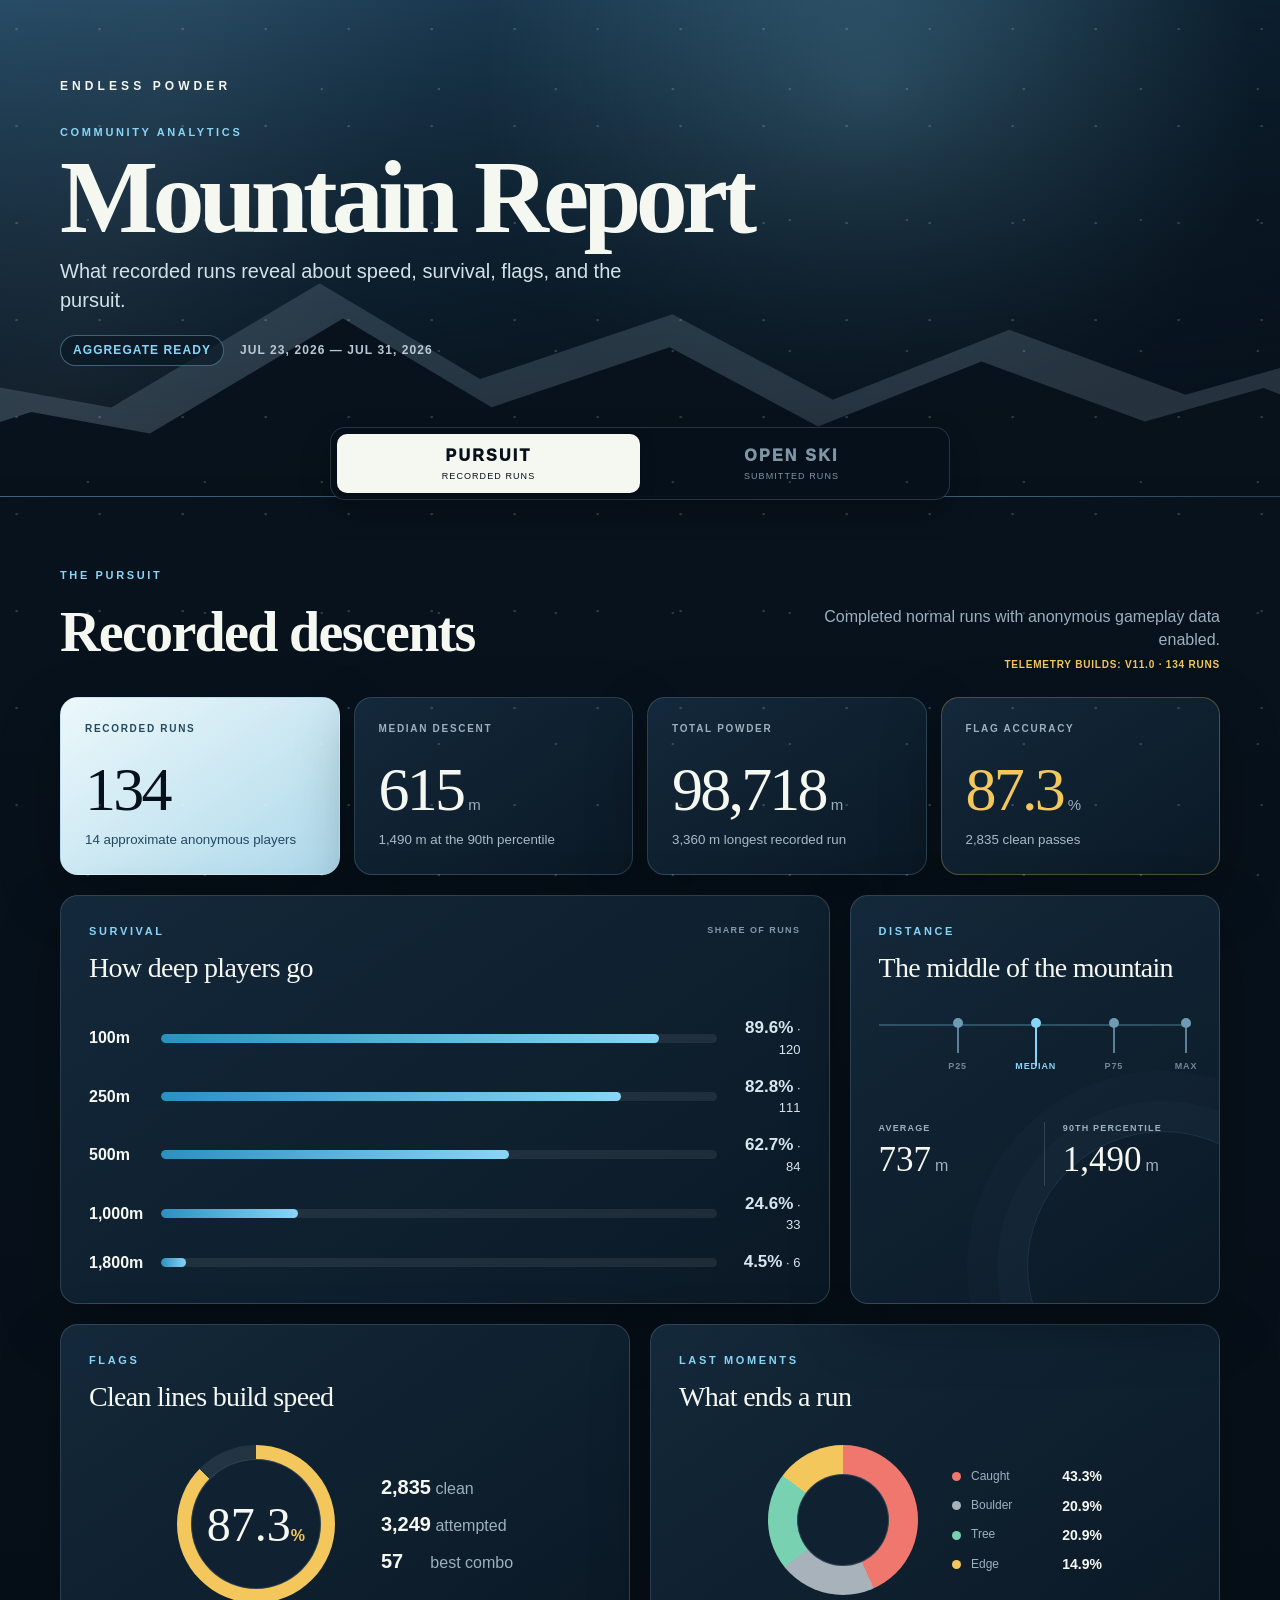
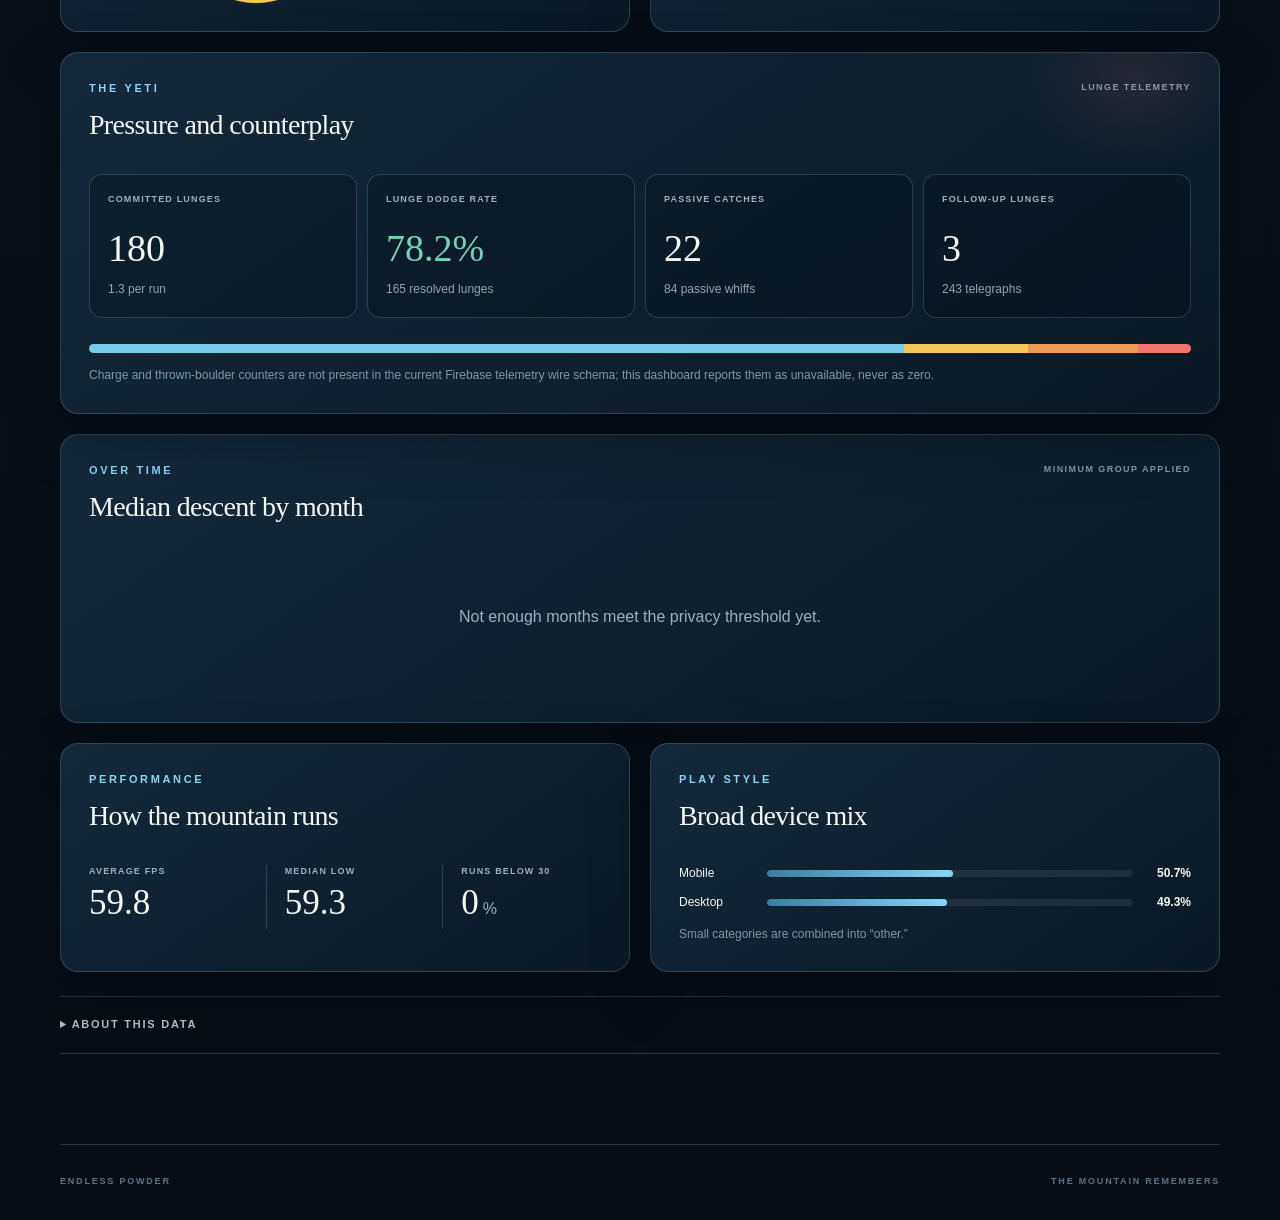
==== analytics/index.html @ bac37247 "Add files via upload" ====
<!doctype html>
<html lang="en">
<head>
  <meta charset="utf-8">
  <meta name="viewport" content="width=device-width,initial-scale=1,viewport-fit=cover">
  <meta name="theme-color" content="#07111b">
  <title>Endless Powder · Mountain Report</title>
  <link rel="icon" href="data:,">
  <link rel="stylesheet" href="./styles.css">
</head>
<body>
  <div class="snow-grain" aria-hidden="true"></div>
  <header class="hero">
    <div class="ridge ridge-back" aria-hidden="true"></div>
    <div class="ridge ridge-front" aria-hidden="true"></div>
    <div class="hero-inner">
      <p class="brand">ENDLESS POWDER</p>
      <p class="eyebrow">COMMUNITY ANALYTICS</p>
      <h1>Mountain Report</h1>
      <p class="hero-copy">What recorded runs reveal about speed, survival, flags, and the pursuit.</p>
      <div class="hero-meta">
        <span class="status-pill" id="dataStatus">LOADING DATA</span>
        <span id="sourceWindow">—</span>
      </div>
    </div>
  </header>

  <main>
    <section class="state-panel" id="loadingState" aria-live="polite">
      <span class="loader" aria-hidden="true"></span>
      <h2>Reading the mountain</h2>
      <p>Loading the privacy-safe community summary.</p>
    </section>

    <section class="state-panel" id="emptyState" hidden>
      <p class="state-mark">◇</p>
      <h2>Awaiting the first export</h2>
      <p>The dashboard is ready, but its public summary has not been generated from a private Firebase backup yet.</p>
      <code>node tools/build-community-summary.mjs --input firebase-export.json</code>
      <p class="state-small">Raw Firebase data stays private. Only the generated aggregate belongs on the public site.</p>
    </section>

    <section class="state-panel error" id="errorState" hidden>
      <p class="state-mark">!</p>
      <h2>Report unavailable</h2>
      <p id="errorMessage">The summary could not be loaded.</p>
      <button class="retry-button" id="retryLoad" type="button">TRY AGAIN</button>
    </section>

    <div id="dashboard" hidden>
      <nav class="view-switch" aria-label="Analytics mode">
        <button class="view-button active" type="button" data-view-button="pursuit" aria-pressed="true">
          <span>PURSUIT</span>
          <small>RECORDED RUNS</small>
        </button>
        <button class="view-button" type="button" data-view-button="open-ski" aria-pressed="false">
          <span>OPEN SKI</span>
          <small>SUBMITTED RUNS</small>
        </button>
      </nav>

      <section data-view-panel="pursuit">
        <div class="section-heading">
          <div>
            <p class="eyebrow">THE PURSUIT</p>
            <h2>Recorded descents</h2>
          </div>
          <p>Completed normal runs with anonymous gameplay data enabled.<span class="coverage-line" id="pursuitBuildCoverage"></span></p>
        </div>

        <div class="metric-grid metric-grid-primary">
          <article class="metric-card feature">
            <p>RECORDED RUNS</p>
            <strong id="runsRecorded">—</strong>
            <small id="playersRecorded">— anonymous players</small>
          </article>
          <article class="metric-card">
            <p>MEDIAN DESCENT</p>
            <strong><span id="medianDistance">—</span><em>m</em></strong>
            <small id="p90Distance">— at the 90th percentile</small>
          </article>
          <article class="metric-card">
            <p>TOTAL POWDER</p>
            <strong><span id="totalDistance">—</span><em>m</em></strong>
            <small id="longestDistance">— longest recorded run</small>
          </article>
          <article class="metric-card gold">
            <p>FLAG ACCURACY</p>
            <strong><span id="flagAccuracy">—</span><em>%</em></strong>
            <small id="flagCount">— clean passes</small>
          </article>
        </div>

        <div class="report-grid two-one">
          <article class="report-card survival-card">
            <header>
              <div><p class="eyebrow">SURVIVAL</p><h3>How deep players go</h3></div>
              <span class="card-note">SHARE OF RUNS</span>
            </header>
            <div class="bar-stack" id="survivalBars"></div>
          </article>

          <article class="report-card distance-card">
            <header><div><p class="eyebrow">DISTANCE</p><h3>The middle of the mountain</h3></div></header>
            <div class="quartile-mark">
              <span style="--x:25%"><i>P25</i></span>
              <span class="median" style="--x:50%"><i>MEDIAN</i></span>
              <span style="--x:75%"><i>P75</i></span>
              <span class="peak" style="--x:100%"><i>MAX</i></span>
            </div>
            <div class="stat-pair">
              <div><small>AVERAGE</small><strong id="averageDistance">—</strong><em>m</em></div>
              <div><small>90TH PERCENTILE</small><strong id="distanceP90">—</strong><em>m</em></div>
            </div>
          </article>
        </div>

        <div class="report-grid equal">
          <article class="report-card flag-card">
            <header><div><p class="eyebrow">FLAGS</p><h3>Clean lines build speed</h3></div></header>
            <div class="gauge-row">
              <div class="ring-gauge" id="flagGauge" role="img" aria-label="Flag accuracy">
                <div><strong id="flagGaugeValue">—</strong><span>%</span></div>
              </div>
              <div class="gauge-copy">
                <p><strong id="cleanFlags">—</strong> clean</p>
                <p><strong id="attemptedFlags">—</strong> attempted</p>
                <p><strong id="bestCombo">—</strong> best combo</p>
              </div>
            </div>
          </article>

          <article class="report-card death-card">
            <header><div><p class="eyebrow">LAST MOMENTS</p><h3>What ends a run</h3></div></header>
            <div class="death-layout">
              <div class="death-donut" id="deathDonut" role="img" aria-label="Death cause distribution"><span></span></div>
              <div class="death-legend" id="deathLegend"></div>
            </div>
          </article>
        </div>

        <article class="report-card yeti-card">
          <header>
            <div><p class="eyebrow">THE YETI</p><h3>Pressure and counterplay</h3></div>
            <span class="card-note" id="attackCoverage">LUNGE TELEMETRY</span>
          </header>
          <div class="yeti-grid">
            <div class="yeti-stat"><small>COMMITTED LUNGES</small><strong id="committedLunges">—</strong><span id="lungesPerRun">— per run</span></div>
            <div class="yeti-stat accent"><small>LUNGE DODGE RATE</small><strong><span id="lungeDodgeRate">—</span>%</strong><span id="lungeOutcomes">— resolved attacks</span></div>
            <div class="yeti-stat"><small>PASSIVE CATCHES</small><strong id="passiveCatches">—</strong><span id="passiveWhiffs">— passive whiffs</span></div>
            <div class="yeti-stat"><small>FOLLOW-UP LUNGES</small><strong id="followUpLunges">—</strong><span id="telegraphCount">— telegraphs</span></div>
          </div>
          <div class="threat-band" id="threatBand" aria-label="Time in each Yeti threat state"></div>
          <p class="availability-note" id="attackAvailabilityNote"></p>
        </article>

        <article class="report-card trend-card">
          <header>
            <div><p class="eyebrow">OVER TIME</p><h3>Median descent by month</h3></div>
            <span class="card-note">MINIMUM GROUP APPLIED</span>
          </header>
          <canvas id="trendChart" width="960" height="300" role="img" aria-label="Median descent by month"></canvas>
          <div class="trend-legend" id="trendLegend"></div>
          <p class="empty-chart" id="trendEmpty" hidden>Not enough months meet the privacy threshold yet.</p>
        </article>

        <div class="report-grid equal">
          <article class="report-card performance-card">
            <header><div><p class="eyebrow">PERFORMANCE</p><h3>How the mountain runs</h3></div></header>
            <div class="stat-pair triple">
              <div><small>AVERAGE FPS</small><strong id="averageFps">—</strong></div>
              <div><small>MEDIAN LOW</small><strong id="minimumFps">—</strong></div>
              <div><small>RUNS BELOW 30</small><strong id="lowFpsRate">—</strong><em>%</em></div>
            </div>
          </article>

          <article class="report-card device-card">
            <header><div><p class="eyebrow">PLAY STYLE</p><h3>Broad device mix</h3></div></header>
            <div class="mini-bars" id="deviceBreakdown"></div>
            <p class="availability-note">Small categories are combined into “other.”</p>
          </article>
        </div>
      </section>

      <section data-view-panel="open-ski" hidden>
        <div class="section-heading open-heading">
          <div>
            <p class="eyebrow">OPEN SKI</p>
            <h2>No Yeti. Same mountain.</h2>
          </div>
          <p>These figures cover submitted Open Ski leaderboard runs, not every Open Ski attempt.</p>
        </div>

        <div class="open-hero-card">
          <div class="open-mark" aria-hidden="true">↘</div>
          <div><small>SUBMITTED OPEN SKI RUNS</small><strong id="openSubmittedRuns">—</strong><span id="openSubmitters">— anonymous submitters</span></div>
          <div><small>LONGEST DESCENT</small><strong><span id="openLongest">—</span> m</strong><span id="openMedian">— m median</span></div>
          <div><small>TOP SCORE</small><strong id="openTopScore">—</strong><span id="openFlagAccuracy">—% flag accuracy</span></div>
        </div>

        <div class="report-grid equal">
          <article class="report-card comparison-card">
            <header><div><p class="eyebrow">SUBMITTED RUNS</p><h3>Pursuit vs. Open Ski</h3></div></header>
            <div id="modeComparison"></div>
            <p class="availability-note">Leaderboard submissions are self-selected and should not be compared to all recorded Pursuit telemetry as if coverage were equal.</p>
          </article>

          <article class="report-card death-card">
            <header><div><p class="eyebrow">ENVIRONMENT</p><h3>How Open Ski runs end</h3></div></header>
            <div class="death-layout">
              <div class="death-donut" id="openDeathDonut" role="img" aria-label="Open Ski death cause distribution"><span></span></div>
              <div class="death-legend" id="openDeathLegend"></div>
            </div>
          </article>
        </div>

        <article class="report-card telemetry-boundary">
          <div class="boundary-icon" aria-hidden="true">○</div>
          <div>
            <p class="eyebrow">DATA BOUNDARY</p>
            <h3>Open Ski does not enter Pursuit telemetry</h3>
            <p>It has its own leaderboard and contributes no Yeti, pursuit-pressure, or all-run telemetry records. That keeps the Pursuit dataset clean.</p>
          </div>
        </article>
      </section>

      <section class="methodology">
        <details>
          <summary>ABOUT THIS DATA</summary>
          <div>
            <p id="coverageCopy"></p>
            <ul id="privacyNotes"></ul>
            <p>Raw Firebase records are processed outside this page. The public dashboard receives aggregates only.</p>
          </div>
        </details>
      </section>
    </div>
  </main>

  <footer>
    <span>ENDLESS POWDER</span>
    <span>THE MOUNTAIN REMEMBERS</span>
  </footer>

  <script src="./app.js" defer></script>
</body>
</html>
---- analytics/styles.css ----
:root{
  color-scheme:dark;
  --ink:#07111b;
  --ink-soft:#0c1a28;
  --panel:#102131;
  --panel-2:#142a3c;
  --line:rgba(190,223,244,.18);
  --snow:#f5f7f1;
  --muted:#9db0be;
  --blue:#88d5f7;
  --blue-deep:#2b90c0;
  --gold:#f4c75d;
  --red:#ef776e;
  --green:#78d2b1;
  --radius:18px;
  --shadow:0 22px 60px rgba(0,0,0,.28);
}
*{box-sizing:border-box}
html{background:var(--ink);scroll-behavior:smooth}
body{margin:0;min-width:320px;background:
  radial-gradient(circle at 50% -10%,rgba(74,138,174,.18),transparent 42rem),
  linear-gradient(180deg,#08141f 0,#07111b 58rem,#060d14 100%);
  color:var(--snow);font-family:Inter,-apple-system,BlinkMacSystemFont,"Segoe UI",sans-serif;line-height:1.45}
button{font:inherit}
.snow-grain{position:fixed;inset:0;pointer-events:none;z-index:20;opacity:.16;background-image:
  radial-gradient(circle at 20% 30%,#fff 0 1px,transparent 1.5px),
  radial-gradient(circle at 75% 68%,#fff 0 1px,transparent 1.5px);
  background-size:83px 97px,117px 131px;mix-blend-mode:screen}
.hero{position:relative;min-height:430px;overflow:hidden;border-bottom:1px solid var(--line);background:
  linear-gradient(180deg,rgba(7,17,27,.04),rgba(7,17,27,.96)),
  radial-gradient(circle at 68% 18%,rgba(136,213,247,.28),transparent 24rem),
  linear-gradient(145deg,#244b66,#0d2232 58%,#07111b)}
.hero::before{content:"";position:absolute;inset:0;background:linear-gradient(110deg,transparent 12%,rgba(255,255,255,.04) 40%,transparent 58%);transform:translateX(-30%)}
.ridge{position:absolute;left:-8%;right:-8%;bottom:-2px;height:240px;clip-path:polygon(0 82%,9% 64%,17% 73%,30% 25%,40% 62%,52% 37%,62% 70%,73% 43%,84% 68%,92% 54%,100% 73%,100% 100%,0 100%)}
.ridge-back{background:#b6d1df;opacity:.17;transform:translateY(-30px) scale(1.08)}
.ridge-front{background:#07111b;opacity:.96}
.hero-inner{position:relative;z-index:2;width:min(1160px,calc(100% - 40px));margin:0 auto;padding:78px 0 130px}
.brand{margin:0 0 30px;color:var(--snow);font-weight:900;letter-spacing:.34em;font-size:12px}
.eyebrow{margin:0 0 8px;color:var(--blue);font-size:11px;font-weight:900;letter-spacing:.24em}
h1,h2,h3,p{margin-top:0}
h1{max-width:750px;margin-bottom:12px;font-family:Georgia,"Times New Roman",serif;font-size:clamp(54px,10vw,104px);font-weight:600;letter-spacing:-.055em;line-height:.92;text-wrap:balance}
.hero-copy{max-width:600px;color:#d3e1e9;font-size:clamp(16px,2vw,20px)}
.hero-meta{display:flex;align-items:center;gap:16px;flex-wrap:wrap;color:#b9c9d3;font-size:12px;font-weight:750;letter-spacing:.09em;text-transform:uppercase}
.status-pill{display:inline-flex;align-items:center;min-height:30px;padding:6px 12px;border:1px solid rgba(136,213,247,.38);border-radius:99px;background:rgba(10,25,37,.7);color:var(--blue)}
.status-pill.demo{border-color:rgba(244,199,93,.5);color:var(--gold)}
main{position:relative;z-index:3;width:min(1160px,calc(100% - 40px));margin:-70px auto 0;padding-bottom:90px}
.state-panel{max-width:720px;margin:70px auto;padding:52px 30px;text-align:center;border:1px solid var(--line);border-radius:var(--radius);background:rgba(12,26,40,.94);box-shadow:var(--shadow)}
.state-panel h2{font-family:Georgia,serif;font-size:32px;margin-bottom:10px}
.state-panel p{color:var(--muted)}
.state-panel code{display:block;margin:24px auto;padding:14px 16px;max-width:620px;overflow:auto;border:1px solid var(--line);border-radius:10px;background:#07111b;color:var(--gold);text-align:left}
.state-small{font-size:13px}.state-mark{font-size:42px!important;color:var(--blue)!important;margin-bottom:4px}.state-panel.error .state-mark{color:var(--red)!important}
.loader{display:block;width:34px;height:34px;margin:0 auto 20px;border:3px solid rgba(136,213,247,.18);border-top-color:var(--blue);border-radius:50%;animation:spin .8s linear infinite}@keyframes spin{to{transform:rotate(360deg)}}
.retry-button{border:1px solid var(--blue);border-radius:10px;background:var(--blue);color:var(--ink);font-weight:900;letter-spacing:.12em;padding:13px 24px;cursor:pointer}
.view-switch{position:sticky;top:max(10px,env(safe-area-inset-top));z-index:10;display:grid;grid-template-columns:1fr 1fr;max-width:620px;margin:0 auto 68px;padding:6px;border:1px solid var(--line);border-radius:15px;background:rgba(7,17,27,.88);box-shadow:0 12px 30px rgba(0,0,0,.24);backdrop-filter:blur(18px)}
.view-button{display:flex;flex-direction:column;align-items:center;gap:2px;min-height:58px;padding:10px 16px;border:0;border-radius:10px;background:transparent;color:#7f96a6;cursor:pointer}
.view-button span{font-weight:950;letter-spacing:.14em}.view-button small{font-size:9px;letter-spacing:.12em}.view-button.active{background:var(--snow);color:var(--ink);box-shadow:0 5px 16px rgba(0,0,0,.18)}
.section-heading{display:flex;align-items:end;justify-content:space-between;gap:30px;margin-bottom:24px}.section-heading h2{font-family:Georgia,serif;font-size:clamp(34px,5vw,56px);letter-spacing:-.03em;margin:0}.section-heading>p{max-width:440px;margin:0;color:var(--muted);text-align:right}.open-heading .eyebrow{color:var(--gold)}
.coverage-line{display:block;margin-top:7px;color:var(--gold);font-size:10px;font-weight:900;letter-spacing:.08em;text-transform:uppercase}
.metric-grid{display:grid;gap:14px}.metric-grid-primary{grid-template-columns:repeat(4,1fr);margin-bottom:20px}
.metric-card,.report-card{border:1px solid var(--line);border-radius:var(--radius);background:linear-gradient(145deg,rgba(20,42,60,.96),rgba(11,25,38,.98));box-shadow:var(--shadow)}
.metric-card{min-height:178px;padding:24px;display:flex;flex-direction:column}.metric-card p{margin:0 0 24px;color:var(--muted);font-size:10px;font-weight:900;letter-spacing:.17em}.metric-card strong{margin-top:auto;font-family:Georgia,serif;font-size:clamp(38px,5vw,62px);font-weight:500;letter-spacing:-.045em;line-height:.9}.metric-card strong em{margin-left:5px;color:var(--muted);font-family:Inter,sans-serif;font-size:15px;font-style:normal;letter-spacing:0}.metric-card small{display:block;margin-top:13px;color:#a9bbc6}.metric-card.feature{background:linear-gradient(145deg,#ecf8fb,#aed9eb);color:#07111b}.metric-card.feature p,.metric-card.feature small{color:#24485e}.metric-card.gold{border-color:rgba(244,199,93,.28)}.metric-card.gold strong{color:var(--gold)}
.report-grid{display:grid;gap:20px;margin-top:20px}.report-grid.two-one{grid-template-columns:1.35fr .65fr}.report-grid.equal{grid-template-columns:1fr 1fr}
.report-card{padding:28px}.report-card>header{display:flex;justify-content:space-between;align-items:start;gap:16px;margin-bottom:28px}.report-card h3{margin:0;font-family:Georgia,serif;font-size:28px;font-weight:500;letter-spacing:-.025em}.card-note{color:#8399a8;font-size:9px;font-weight:900;letter-spacing:.16em;text-align:right}
.bar-stack{display:grid;gap:15px}.bar-row{display:grid;grid-template-columns:60px 1fr 72px;align-items:center;gap:12px}.bar-row label{font-weight:850}.bar-track{height:9px;overflow:hidden;border-radius:99px;background:rgba(255,255,255,.075)}.bar-fill{height:100%;width:var(--width);border-radius:inherit;background:linear-gradient(90deg,var(--blue-deep),var(--blue));transform-origin:left;animation:grow .7s cubic-bezier(.2,.7,.2,1)}@keyframes grow{from{transform:scaleX(0)}}.bar-value{text-align:right;color:#d8e6ee;font-size:13px}.bar-value strong{font-size:17px}
.distance-card{position:relative;overflow:hidden}.distance-card::after{content:"";position:absolute;right:-80px;bottom:-100px;width:270px;height:270px;border:1px solid rgba(136,213,247,.12);border-radius:50%;box-shadow:0 0 0 30px rgba(136,213,247,.025),0 0 0 60px rgba(136,213,247,.018)}
.quartile-mark{position:relative;height:70px;margin:36px 0 28px;border-top:2px solid rgba(136,213,247,.25)}.quartile-mark span{position:absolute;left:var(--x);top:-8px;width:2px;height:35px;background:#5a8198}.quartile-mark span::before{content:"";position:absolute;left:-4px;top:0;width:10px;height:10px;border-radius:50%;background:#6e9bb3}.quartile-mark span i{position:absolute;top:42px;left:50%;transform:translateX(-50%);color:#6f8797;font-size:9px;font-style:normal;font-weight:900;letter-spacing:.1em}.quartile-mark .median{height:48px;background:var(--blue)}.quartile-mark .median::before{background:var(--blue)}.quartile-mark .median i{color:var(--blue)}.quartile-mark .peak{left:calc(100% - 6px)}
.stat-pair{display:grid;grid-template-columns:1fr 1fr;gap:18px}.stat-pair>div{position:relative}.stat-pair>div+div{padding-left:18px;border-left:1px solid var(--line)}.stat-pair small{display:block;color:var(--muted);font-size:9px;font-weight:900;letter-spacing:.13em}.stat-pair strong{font-family:Georgia,serif;font-size:35px;font-weight:500}.stat-pair em{margin-left:4px;color:var(--muted);font-style:normal}.stat-pair.triple{grid-template-columns:repeat(3,1fr)}
.gauge-row{display:flex;align-items:center;justify-content:center;gap:46px}.ring-gauge{--accuracy:0;display:grid;place-items:center;width:158px;aspect-ratio:1;border-radius:50%;background:conic-gradient(var(--gold) calc(var(--accuracy)*1%),rgba(255,255,255,.08) 0);position:relative}.ring-gauge::before{content:"";position:absolute;inset:14px;border-radius:50%;background:#102131;box-shadow:inset 0 0 0 1px var(--line)}.ring-gauge>div{position:relative;z-index:1}.ring-gauge strong{font-family:Georgia,serif;font-size:48px;font-weight:500}.ring-gauge span{color:var(--gold);font-weight:900}.gauge-copy p{margin:8px 0;color:var(--muted)}.gauge-copy strong{display:inline-block;min-width:45px;color:var(--snow);font-size:20px}
.death-layout{display:flex;align-items:center;justify-content:center;gap:34px}.death-donut{display:grid;place-items:center;width:150px;aspect-ratio:1;flex:0 0 auto;border-radius:50%;background:conic-gradient(rgba(255,255,255,.08) 0 100%)}.death-donut span{display:block;width:92px;aspect-ratio:1;border-radius:50%;background:#102131;box-shadow:inset 0 0 0 1px var(--line)}.death-legend{display:grid;gap:9px;min-width:150px}.legend-row{display:grid;grid-template-columns:10px 1fr auto;align-items:center;gap:9px;color:var(--muted);font-size:12px;text-transform:capitalize}.legend-dot{width:9px;height:9px;border-radius:50%;background:var(--color)}.legend-row strong{color:var(--snow);font-size:14px}
.yeti-card{margin-top:20px;position:relative;overflow:hidden}.yeti-card::after{content:"";position:absolute;right:-40px;top:-70px;width:250px;height:190px;background:radial-gradient(ellipse,rgba(239,119,110,.10),transparent 68%);pointer-events:none}.yeti-grid{display:grid;grid-template-columns:repeat(4,1fr);gap:10px}.yeti-stat{padding:18px;border:1px solid var(--line);border-radius:13px;background:rgba(4,12,19,.24)}.yeti-stat small{display:block;min-height:28px;color:var(--muted);font-size:9px;font-weight:900;letter-spacing:.13em}.yeti-stat strong{display:block;font-family:Georgia,serif;font-size:38px;font-weight:500}.yeti-stat>span{color:#8fa4b1;font-size:12px}.yeti-stat.accent strong{color:var(--green)}
.threat-band{display:flex;height:9px;margin-top:26px;overflow:hidden;border-radius:99px;background:rgba(255,255,255,.07)}.threat-band span{width:var(--width);background:var(--color)}.availability-note{margin:14px 0 0;color:#8096a5;font-size:12px}
.trend-card{margin-top:20px}.trend-card canvas{display:block;width:100%;height:270px;border-radius:12px;background:rgba(4,12,19,.22)}.trend-legend{display:flex;gap:20px;flex-wrap:wrap;margin-top:12px;color:var(--muted);font-size:11px}.trend-legend span::before{content:"";display:inline-block;width:15px;height:2px;margin-right:7px;vertical-align:middle;background:var(--color)}.empty-chart{padding:50px 0;text-align:center;color:var(--muted)}
.mini-bars{display:grid;gap:12px}.mini-row{display:grid;grid-template-columns:78px 1fr 48px;gap:10px;align-items:center;font-size:12px;text-transform:capitalize}.mini-row .bar-track{height:7px}.mini-row .bar-fill{background:linear-gradient(90deg,#3b7e9f,#87d6f7)}.mini-row strong{text-align:right}
.open-hero-card{display:grid;grid-template-columns:auto repeat(3,1fr);gap:24px;align-items:center;padding:36px;border:1px solid rgba(244,199,93,.26);border-radius:var(--radius);background:linear-gradient(130deg,rgba(244,199,93,.13),rgba(15,36,51,.95) 52%,rgba(10,23,35,.98));box-shadow:var(--shadow)}.open-mark{display:grid;place-items:center;width:80px;height:80px;border-radius:50%;background:var(--gold);color:#122333;font-size:40px;font-weight:900}.open-hero-card>div:not(.open-mark){display:flex;flex-direction:column}.open-hero-card small{color:#a9b7be;font-size:9px;font-weight:900;letter-spacing:.13em}.open-hero-card strong{font-family:Georgia,serif;font-size:39px;font-weight:500}.open-hero-card span{color:#91a4b0;font-size:12px}
.comparison-row{display:grid;grid-template-columns:100px 1fr 70px;gap:12px;align-items:center;margin:16px 0}.comparison-row label{font-weight:800}.comparison-row .bar-track{height:13px}.comparison-row.open .bar-fill{background:linear-gradient(90deg,#b2862e,var(--gold))}.comparison-row strong{text-align:right}.telemetry-boundary{display:flex;align-items:center;gap:24px;margin-top:20px;border-color:rgba(136,213,247,.25)}.boundary-icon{display:grid;place-items:center;width:60px;height:60px;flex:0 0 auto;border:1px solid var(--blue);border-radius:50%;color:var(--blue);font-size:28px}.telemetry-boundary h3{margin-bottom:8px}.telemetry-boundary p:last-child{margin:0;color:var(--muted)}
.methodology{margin-top:24px;border-top:1px solid var(--line);border-bottom:1px solid var(--line)}.methodology summary{padding:20px 0;cursor:pointer;color:#a9bdc9;font-size:11px;font-weight:900;letter-spacing:.16em}.methodology details>div{max-width:790px;padding-bottom:20px;color:var(--muted)}.methodology li{margin:6px 0}
footer{display:flex;justify-content:space-between;gap:20px;width:min(1160px,calc(100% - 40px));margin:0 auto;padding:30px 0 calc(32px + env(safe-area-inset-bottom));border-top:1px solid var(--line);color:#5e7484;font-size:9px;font-weight:900;letter-spacing:.2em}
[hidden]{display:none!important}
@media(max-width:900px){.metric-grid-primary{grid-template-columns:1fr 1fr}.report-grid.two-one,.report-grid.equal{grid-template-columns:1fr}.yeti-grid{grid-template-columns:1fr 1fr}.open-hero-card{grid-template-columns:auto 1fr 1fr}.open-hero-card>div:last-child{grid-column:2/4}}
@media(max-width:620px){
  .hero{min-height:410px}.hero-inner{width:min(100% - 30px,1160px);padding:64px 0 125px}.brand{margin-bottom:24px}h1{font-size:58px}.hero-copy{font-size:15px}.hero-meta{gap:9px;font-size:10px}
  main{width:min(100% - 24px,1160px);margin-top:-54px;padding-bottom:60px}.view-switch{margin-bottom:44px}.section-heading{display:block}.section-heading>p{margin-top:12px;text-align:left}.section-heading h2{font-size:38px}
  .metric-grid-primary{grid-template-columns:1fr 1fr;gap:10px}.metric-card{min-height:150px;padding:18px}.metric-card p{margin-bottom:16px;font-size:8px}.metric-card strong{font-size:38px}.metric-card small{font-size:10px}
  .report-grid{gap:12px;margin-top:12px}.report-card{padding:20px}.report-card>header{margin-bottom:22px}.report-card h3{font-size:24px}.card-note{display:none}
  .bar-row{grid-template-columns:48px 1fr 60px;gap:9px}.gauge-row{gap:24px}.ring-gauge{width:132px}.ring-gauge strong{font-size:40px}.death-layout{gap:22px}.death-donut{width:128px}.death-donut span{width:78px}.death-legend{min-width:126px}
  .yeti-grid{grid-template-columns:1fr 1fr}.yeti-stat{padding:14px}.yeti-stat strong{font-size:31px}.trend-card canvas{height:220px}.stat-pair.triple{grid-template-columns:1fr 1fr}.stat-pair.triple>div:nth-child(3){grid-column:1/3;padding:14px 0 0;border-left:0;border-top:1px solid var(--line)}
  .open-hero-card{grid-template-columns:1fr 1fr;padding:22px;gap:20px}.open-mark{width:58px;height:58px;font-size:30px}.open-hero-card>div:first-child{grid-row:1/3}.open-hero-card>div:last-child{grid-column:auto}.open-hero-card strong{font-size:30px}.telemetry-boundary{align-items:flex-start}.boundary-icon{width:48px;height:48px}
  footer{width:min(100% - 24px,1160px);letter-spacing:.12em}
}
@media(max-width:390px){.metric-grid-primary{grid-template-columns:1fr}.metric-card{min-height:132px}.yeti-grid{grid-template-columns:1fr}.open-hero-card{grid-template-columns:1fr}.open-mark{display:none}.open-hero-card>div:last-child{grid-column:auto}.death-layout{justify-content:flex-start}.gauge-row{justify-content:flex-start}.view-button{padding:8px}.view-button span{font-size:13px}}
@media(prefers-reduced-motion:reduce){html{scroll-behavior:auto}.loader{animation:none}.bar-fill{animation:none}}
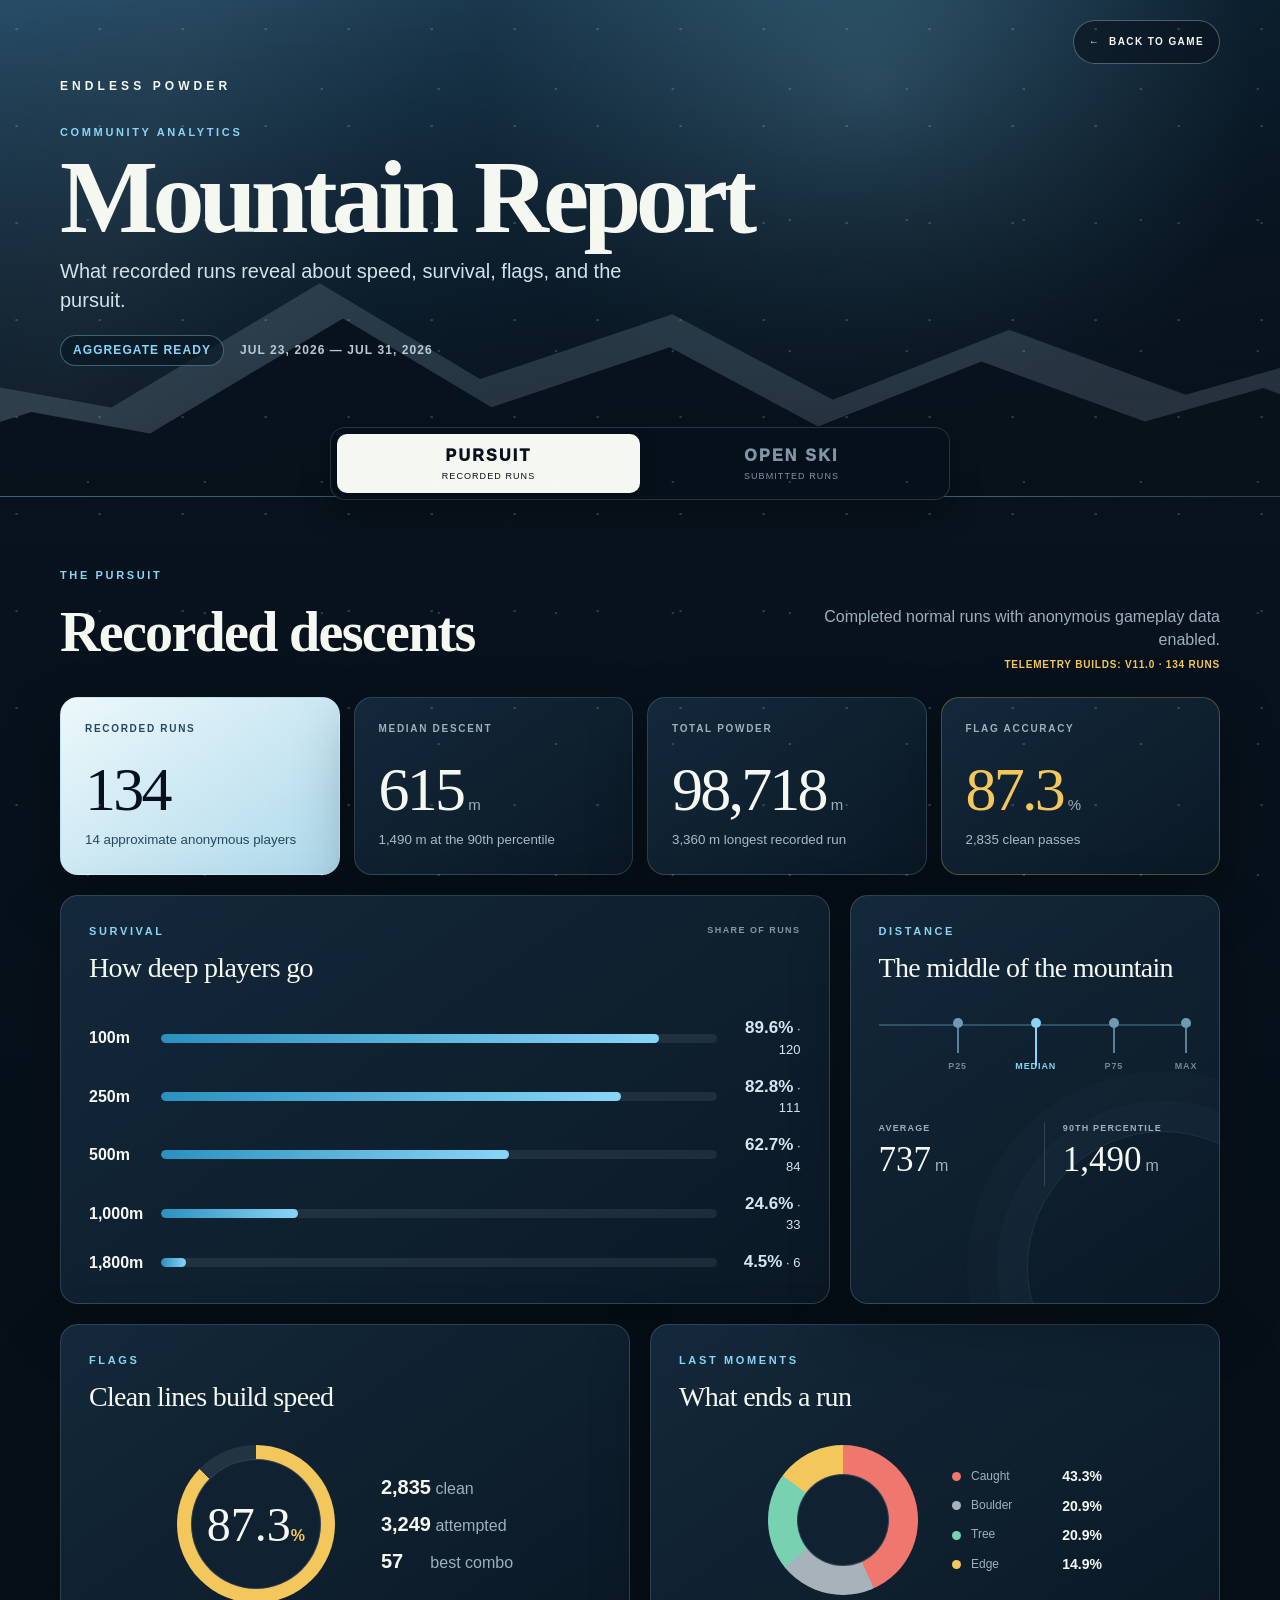
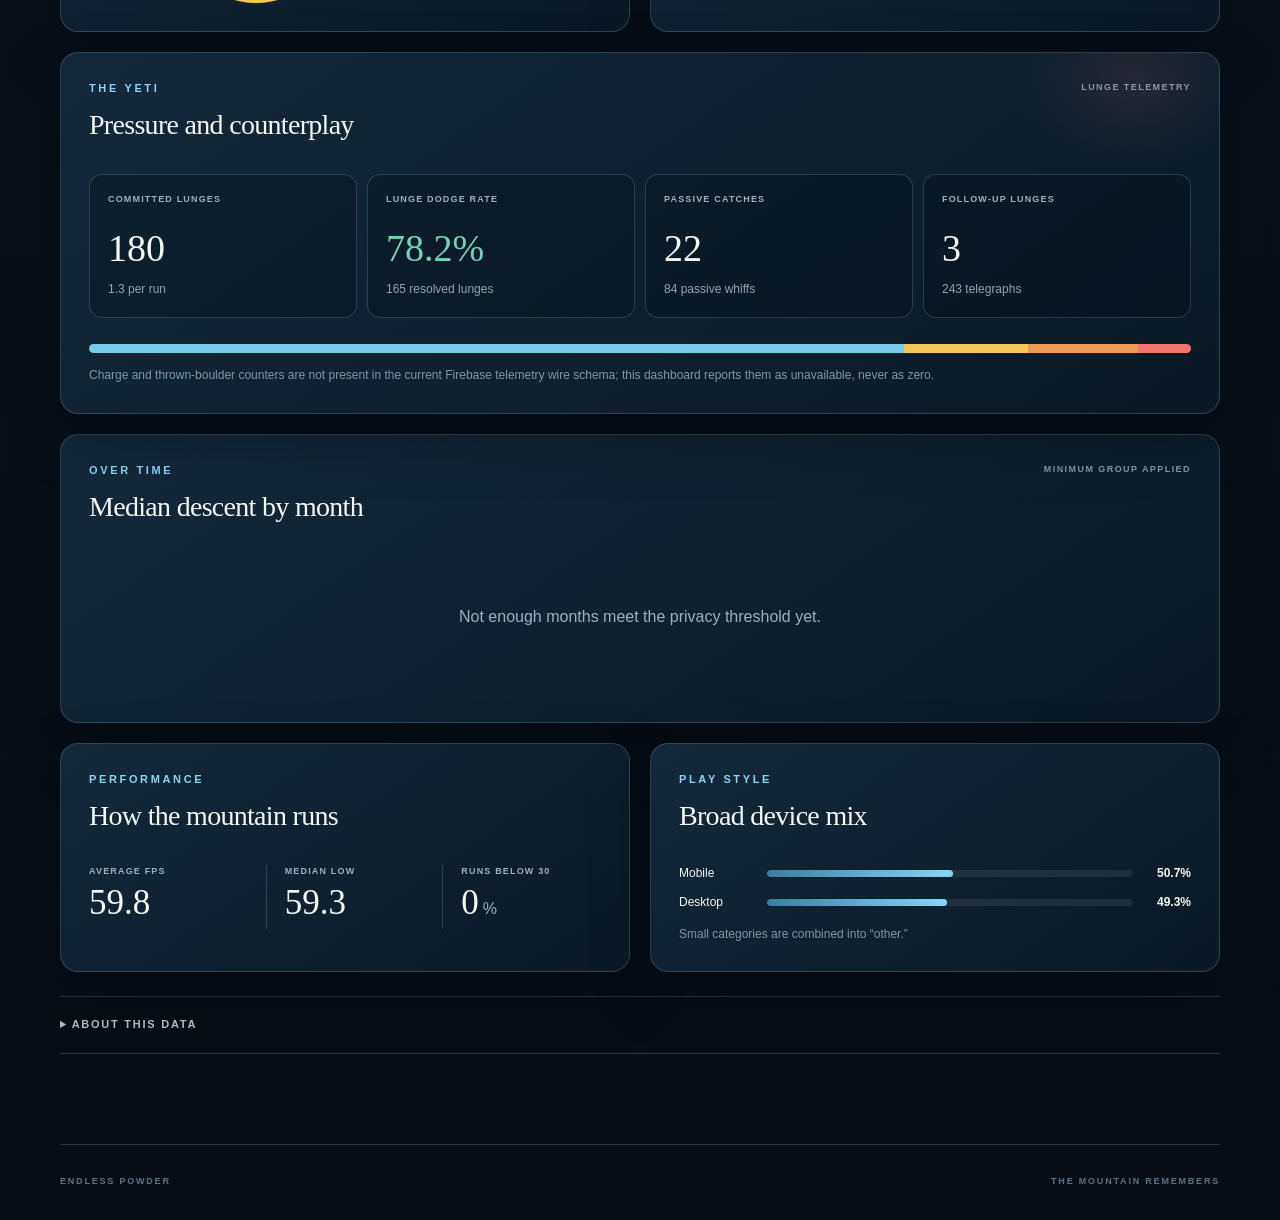
==== commit 0990e94d: "Add files via upload" ====
--- a/analytics/index.html
+++ b/analytics/index.html
@@ -14,6 +14,7 @@
     <div class="ridge ridge-back" aria-hidden="true"></div>
     <div class="ridge ridge-front" aria-hidden="true"></div>
     <div class="hero-inner">
+      <a class="back-to-game" id="backToGame" href="../"><span aria-hidden="true">←</span> BACK TO GAME</a>
       <p class="brand">ENDLESS POWDER</p>
       <p class="eyebrow">COMMUNITY ANALYTICS</p>
       <h1>Mountain Report</h1>
--- a/analytics/styles.css
+++ b/analytics/styles.css
@@ -35,6 +35,10 @@
 .ridge-back{background:#b6d1df;opacity:.17;transform:translateY(-30px) scale(1.08)}
 .ridge-front{background:#07111b;opacity:.96}
 .hero-inner{position:relative;z-index:2;width:min(1160px,calc(100% - 40px));margin:0 auto;padding:78px 0 130px}
+.back-to-game{position:absolute;top:max(20px,env(safe-area-inset-top));right:0;display:inline-flex;align-items:center;justify-content:center;gap:9px;
+  min-height:44px;padding:0 15px;border:1px solid rgba(245,247,241,.30);border-radius:999px;background:rgba(7,17,27,.58);
+  color:var(--snow);font-size:10px;font-weight:900;letter-spacing:.14em;text-decoration:none;backdrop-filter:blur(12px)}
+.back-to-game:active{transform:scale(.98);filter:brightness(.92)}.back-to-game:focus-visible{outline:3px solid var(--blue);outline-offset:3px}
 .brand{margin:0 0 30px;color:var(--snow);font-weight:900;letter-spacing:.34em;font-size:12px}
 .eyebrow{margin:0 0 8px;color:var(--blue);font-size:11px;font-weight:900;letter-spacing:.24em}
 h1,h2,h3,p{margin-top:0}
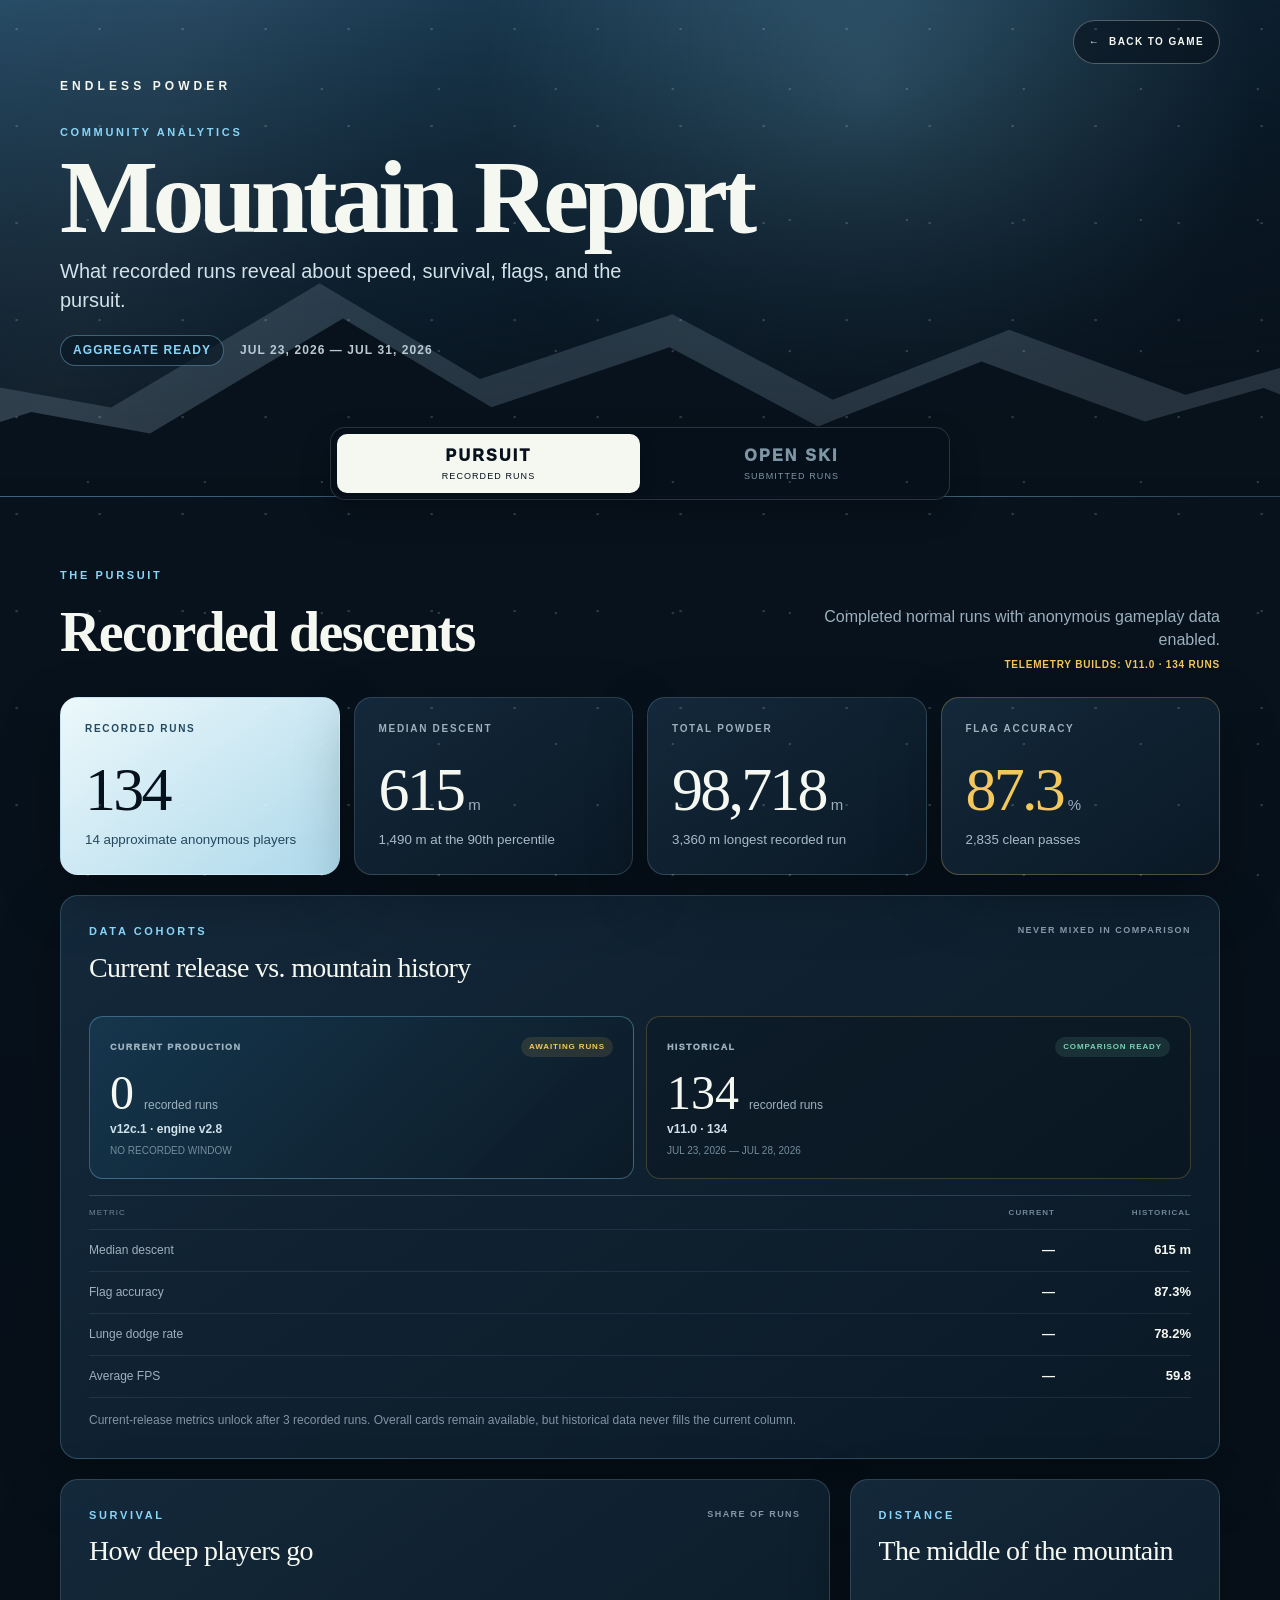
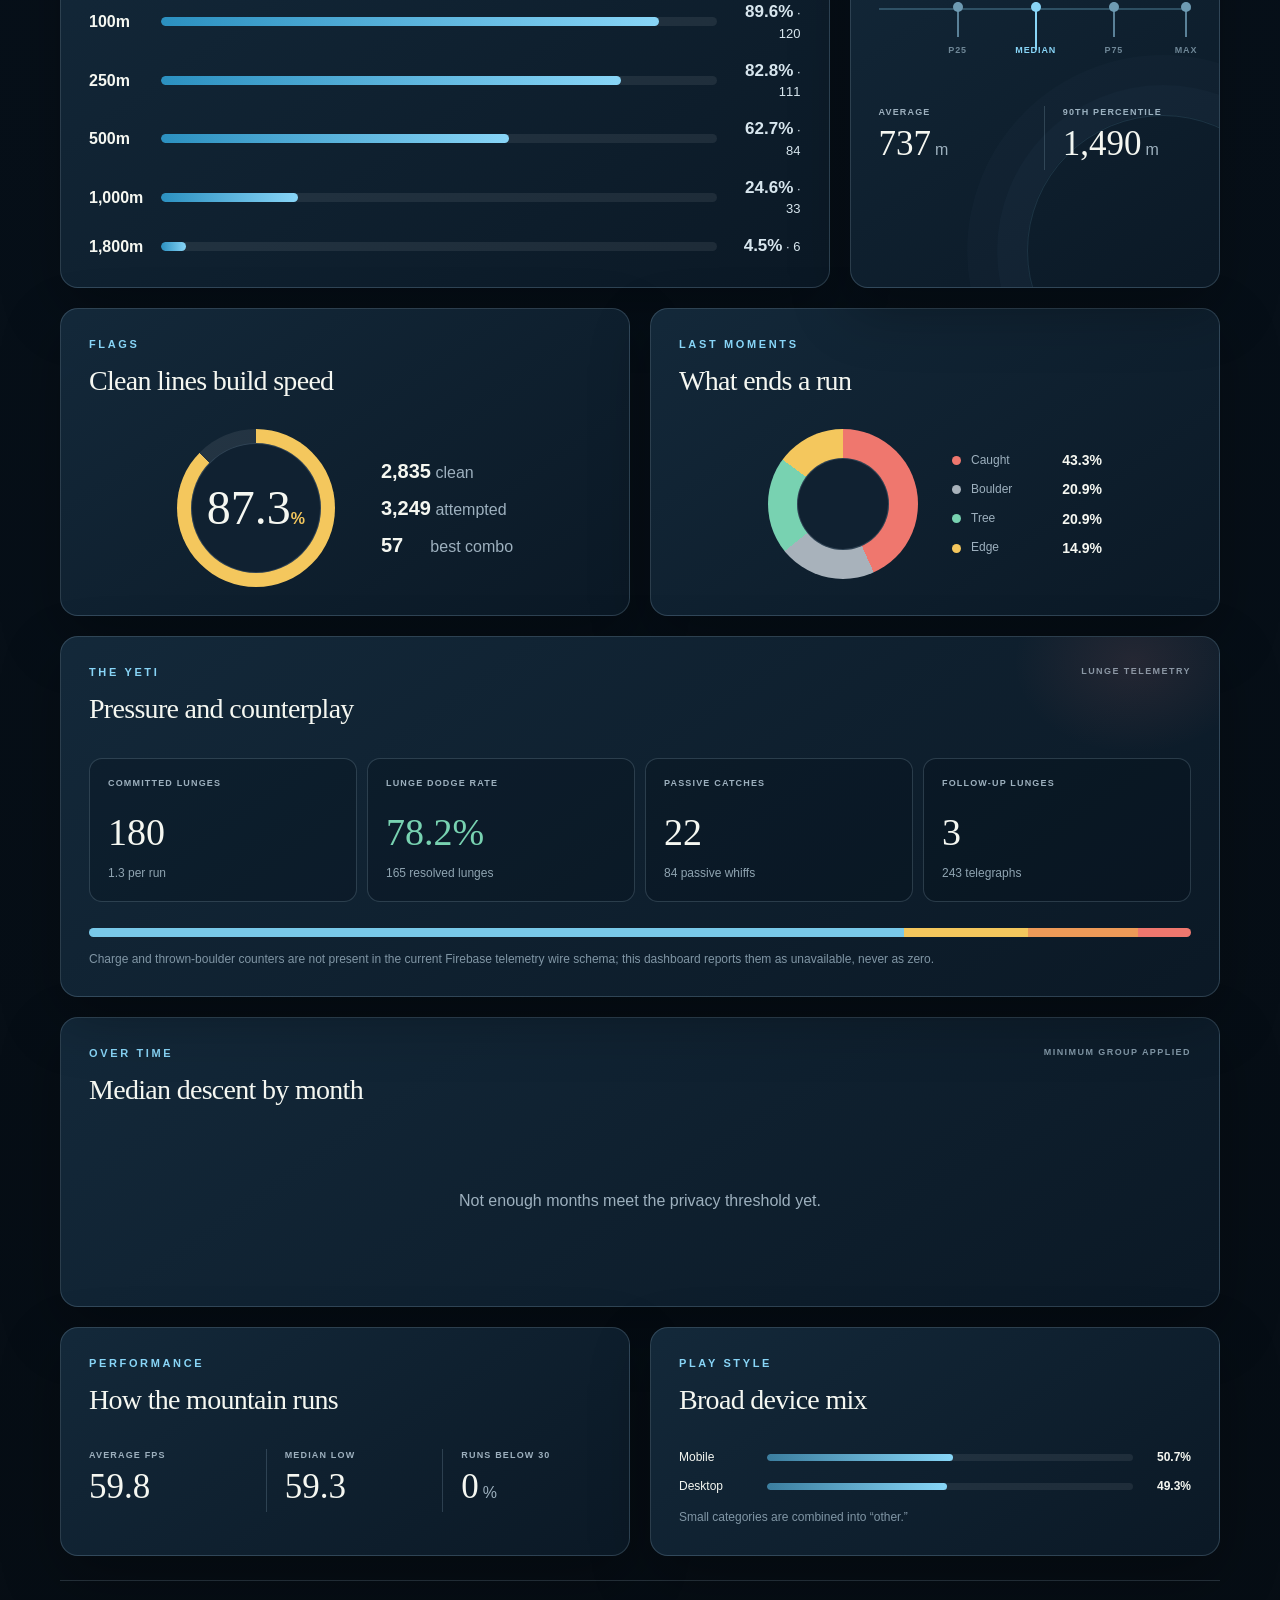
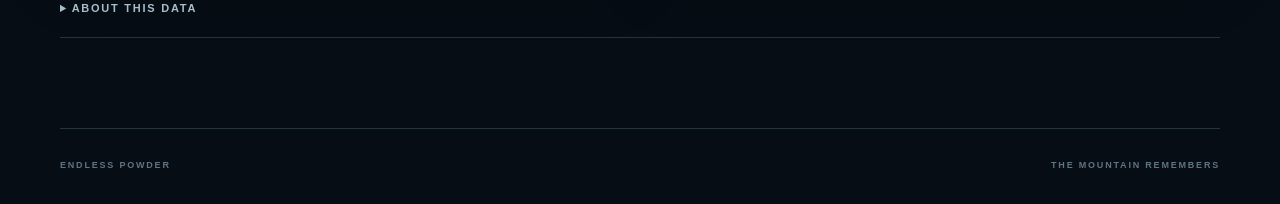
==== commit 44b37837: "Add files via upload" ====
--- a/analytics/index.html
+++ b/analytics/index.html
@@ -92,6 +92,51 @@
           </article>
         </div>
 
+        <article class="report-card cohort-card" id="cohortCard">
+          <header>
+            <div><p class="eyebrow">DATA COHORTS</p><h3>Current release vs. mountain history</h3></div>
+            <span class="card-note">NEVER MIXED IN COMPARISON</span>
+          </header>
+          <div class="cohort-grid">
+            <section class="cohort-panel current" id="currentCohort">
+              <div class="cohort-panel-heading">
+                <span>CURRENT PRODUCTION</span>
+                <strong id="currentCohortStatus">—</strong>
+              </div>
+              <div class="cohort-run-count"><strong id="currentCohortCount">—</strong><span>recorded runs</span></div>
+              <p id="currentCohortVersion">v12c.1 · telemetry engine v2.8</p>
+              <small id="currentCohortWindow">—</small>
+            </section>
+            <section class="cohort-panel historical" id="historicalCohort">
+              <div class="cohort-panel-heading">
+                <span>HISTORICAL</span>
+                <strong id="historicalCohortStatus">—</strong>
+              </div>
+              <div class="cohort-run-count"><strong id="historicalCohortCount">—</strong><span>recorded runs</span></div>
+              <p id="historicalCohortVersion">—</p>
+              <small id="historicalCohortWindow">—</small>
+            </section>
+          </div>
+          <div class="cohort-comparison" role="table" aria-label="Current and historical telemetry comparison">
+            <div class="cohort-comparison-row heading" role="row">
+              <span role="columnheader">METRIC</span><strong role="columnheader">CURRENT</strong><strong role="columnheader">HISTORICAL</strong>
+            </div>
+            <div class="cohort-comparison-row" role="row">
+              <span role="rowheader">Median descent</span><strong id="currentCohortMedian">—</strong><strong id="historicalCohortMedian">—</strong>
+            </div>
+            <div class="cohort-comparison-row" role="row">
+              <span role="rowheader">Flag accuracy</span><strong id="currentCohortFlags">—</strong><strong id="historicalCohortFlags">—</strong>
+            </div>
+            <div class="cohort-comparison-row" role="row">
+              <span role="rowheader">Lunge dodge rate</span><strong id="currentCohortLunges">—</strong><strong id="historicalCohortLunges">—</strong>
+            </div>
+            <div class="cohort-comparison-row" role="row">
+              <span role="rowheader">Average FPS</span><strong id="currentCohortFps">—</strong><strong id="historicalCohortFps">—</strong>
+            </div>
+          </div>
+          <p class="availability-note" id="cohortAvailabilityNote"></p>
+        </article>
+
         <div class="report-grid two-one">
           <article class="report-card survival-card">
             <header>
--- a/analytics/styles.css
+++ b/analytics/styles.css
@@ -63,6 +63,10 @@
 .metric-grid{display:grid;gap:14px}.metric-grid-primary{grid-template-columns:repeat(4,1fr);margin-bottom:20px}
 .metric-card,.report-card{border:1px solid var(--line);border-radius:var(--radius);background:linear-gradient(145deg,rgba(20,42,60,.96),rgba(11,25,38,.98));box-shadow:var(--shadow)}
 .metric-card{min-height:178px;padding:24px;display:flex;flex-direction:column}.metric-card p{margin:0 0 24px;color:var(--muted);font-size:10px;font-weight:900;letter-spacing:.17em}.metric-card strong{margin-top:auto;font-family:Georgia,serif;font-size:clamp(38px,5vw,62px);font-weight:500;letter-spacing:-.045em;line-height:.9}.metric-card strong em{margin-left:5px;color:var(--muted);font-family:Inter,sans-serif;font-size:15px;font-style:normal;letter-spacing:0}.metric-card small{display:block;margin-top:13px;color:#a9bbc6}.metric-card.feature{background:linear-gradient(145deg,#ecf8fb,#aed9eb);color:#07111b}.metric-card.feature p,.metric-card.feature small{color:#24485e}.metric-card.gold{border-color:rgba(244,199,93,.28)}.metric-card.gold strong{color:var(--gold)}
+.cohort-card{margin-bottom:20px;border-color:rgba(136,213,247,.24)}.cohort-grid{display:grid;grid-template-columns:1fr 1fr;gap:12px}.cohort-panel{padding:20px;border:1px solid var(--line);border-radius:14px;background:rgba(4,12,19,.26)}.cohort-panel.current{border-color:rgba(136,213,247,.35);background:linear-gradient(135deg,rgba(43,144,192,.15),rgba(4,12,19,.30))}.cohort-panel.historical{border-color:rgba(244,199,93,.22)}
+.cohort-panel-heading{display:flex;align-items:center;justify-content:space-between;gap:12px}.cohort-panel-heading span{color:var(--muted);font-size:9px;font-weight:950;letter-spacing:.15em}.cohort-panel-heading strong{padding:4px 8px;border-radius:99px;background:rgba(136,213,247,.10);color:var(--blue);font-size:8px;letter-spacing:.11em}.cohort-panel-heading strong.ready{background:rgba(120,210,177,.12);color:var(--green)}.cohort-panel-heading strong.collecting{background:rgba(244,199,93,.12);color:var(--gold)}
+.cohort-run-count{display:flex;align-items:baseline;gap:10px;margin:14px 0 7px}.cohort-run-count strong{font-family:Georgia,serif;font-size:48px;font-weight:500;line-height:.9}.cohort-run-count span{color:var(--muted);font-size:12px}.cohort-panel p{margin:0;color:#d1e1ea;font-size:12px;font-weight:800}.cohort-panel small{display:block;margin-top:5px;color:#758c9c;font-size:10px}
+.cohort-comparison{margin-top:16px;border-top:1px solid var(--line)}.cohort-comparison-row{display:grid;grid-template-columns:1fr 120px 120px;gap:16px;align-items:center;min-height:42px;border-bottom:1px solid rgba(190,223,244,.09)}.cohort-comparison-row span{color:var(--muted);font-size:12px}.cohort-comparison-row strong{text-align:right;font-size:13px}.cohort-comparison-row.heading{min-height:34px}.cohort-comparison-row.heading span,.cohort-comparison-row.heading strong{color:#6f8797;font-size:8px;letter-spacing:.13em}
 .report-grid{display:grid;gap:20px;margin-top:20px}.report-grid.two-one{grid-template-columns:1.35fr .65fr}.report-grid.equal{grid-template-columns:1fr 1fr}
 .report-card{padding:28px}.report-card>header{display:flex;justify-content:space-between;align-items:start;gap:16px;margin-bottom:28px}.report-card h3{margin:0;font-family:Georgia,serif;font-size:28px;font-weight:500;letter-spacing:-.025em}.card-note{color:#8399a8;font-size:9px;font-weight:900;letter-spacing:.16em;text-align:right}
 .bar-stack{display:grid;gap:15px}.bar-row{display:grid;grid-template-columns:60px 1fr 72px;align-items:center;gap:12px}.bar-row label{font-weight:850}.bar-track{height:9px;overflow:hidden;border-radius:99px;background:rgba(255,255,255,.075)}.bar-fill{height:100%;width:var(--width);border-radius:inherit;background:linear-gradient(90deg,var(--blue-deep),var(--blue));transform-origin:left;animation:grow .7s cubic-bezier(.2,.7,.2,1)}@keyframes grow{from{transform:scaleX(0)}}.bar-value{text-align:right;color:#d8e6ee;font-size:13px}.bar-value strong{font-size:17px}
@@ -85,6 +89,7 @@
   .hero{min-height:410px}.hero-inner{width:min(100% - 30px,1160px);padding:64px 0 125px}.brand{margin-bottom:24px}h1{font-size:58px}.hero-copy{font-size:15px}.hero-meta{gap:9px;font-size:10px}
   main{width:min(100% - 24px,1160px);margin-top:-54px;padding-bottom:60px}.view-switch{margin-bottom:44px}.section-heading{display:block}.section-heading>p{margin-top:12px;text-align:left}.section-heading h2{font-size:38px}
   .metric-grid-primary{grid-template-columns:1fr 1fr;gap:10px}.metric-card{min-height:150px;padding:18px}.metric-card p{margin-bottom:16px;font-size:8px}.metric-card strong{font-size:38px}.metric-card small{font-size:10px}
+  .cohort-grid{grid-template-columns:1fr}.cohort-comparison-row{grid-template-columns:1fr 76px 84px;gap:8px}.cohort-panel{padding:17px}.cohort-run-count strong{font-size:42px}
   .report-grid{gap:12px;margin-top:12px}.report-card{padding:20px}.report-card>header{margin-bottom:22px}.report-card h3{font-size:24px}.card-note{display:none}
   .bar-row{grid-template-columns:48px 1fr 60px;gap:9px}.gauge-row{gap:24px}.ring-gauge{width:132px}.ring-gauge strong{font-size:40px}.death-layout{gap:22px}.death-donut{width:128px}.death-donut span{width:78px}.death-legend{min-width:126px}
   .yeti-grid{grid-template-columns:1fr 1fr}.yeti-stat{padding:14px}.yeti-stat strong{font-size:31px}.trend-card canvas{height:220px}.stat-pair.triple{grid-template-columns:1fr 1fr}.stat-pair.triple>div:nth-child(3){grid-column:1/3;padding:14px 0 0;border-left:0;border-top:1px solid var(--line)}
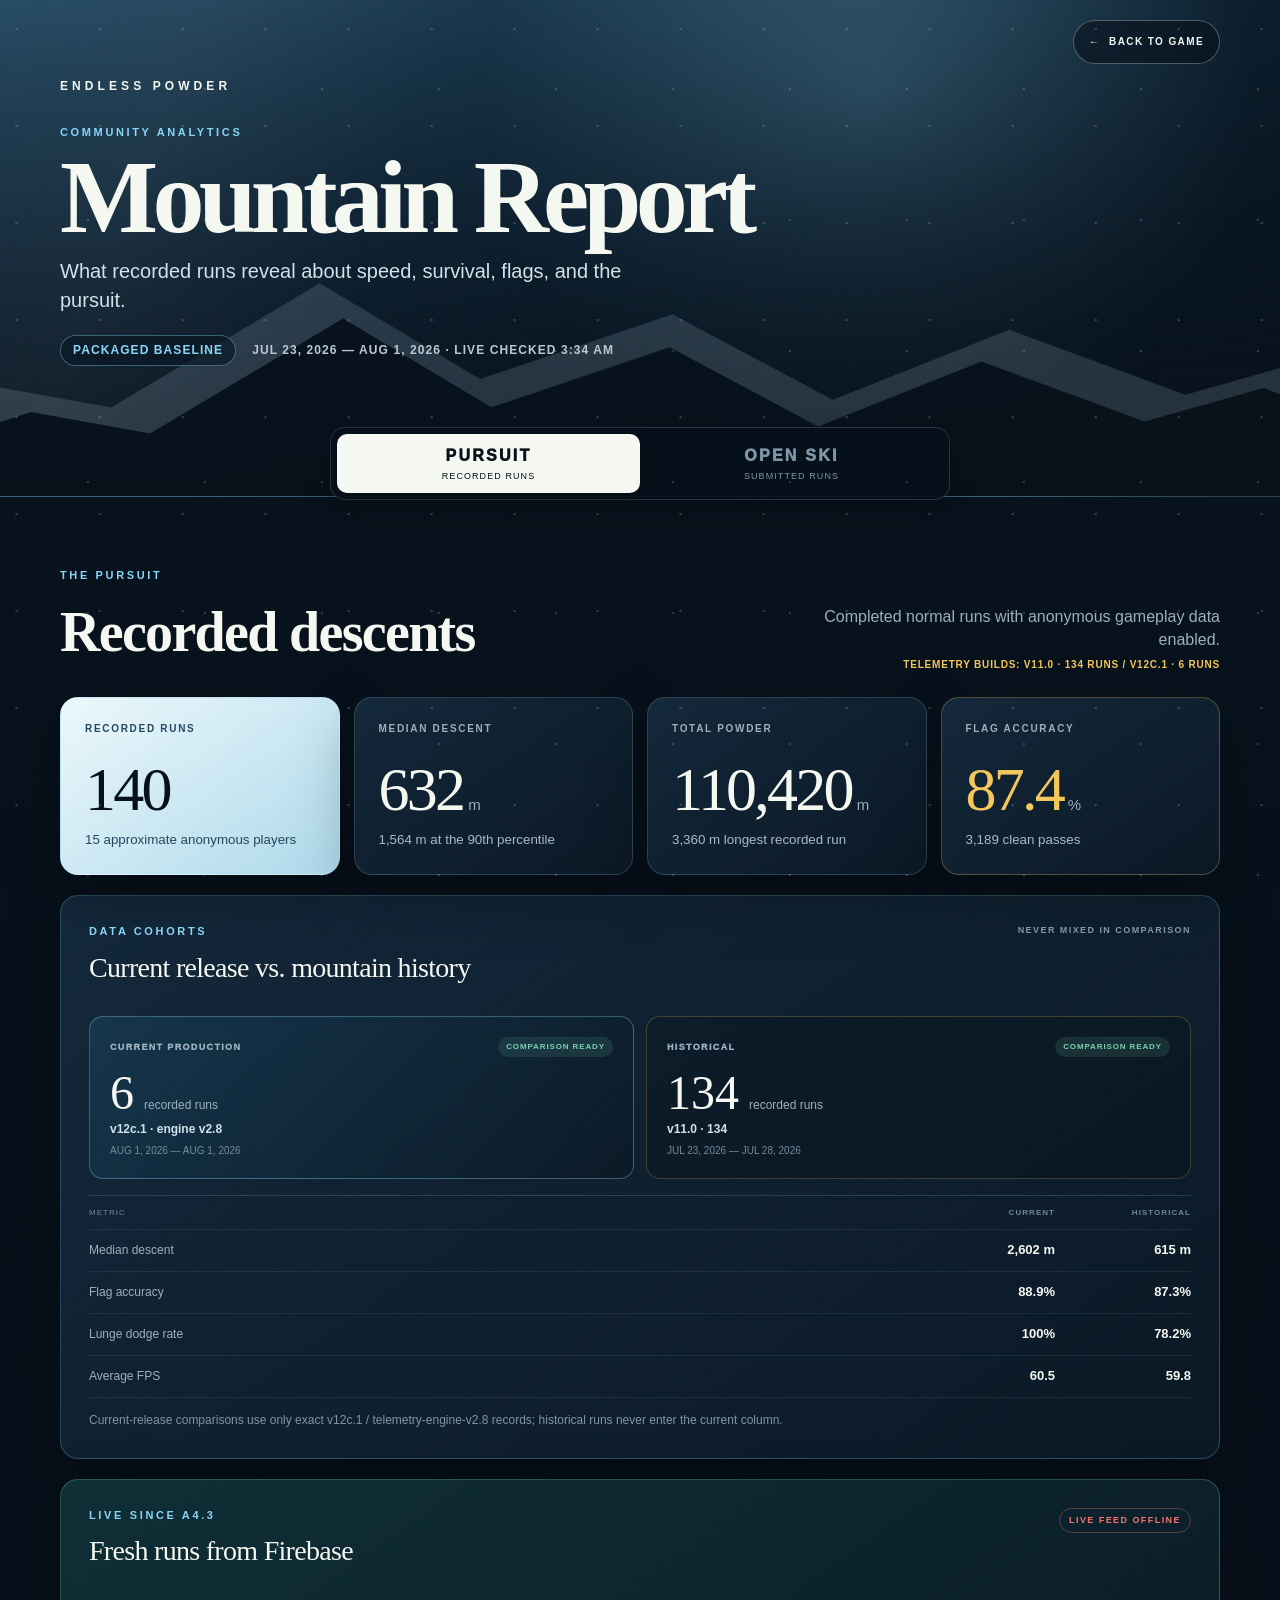
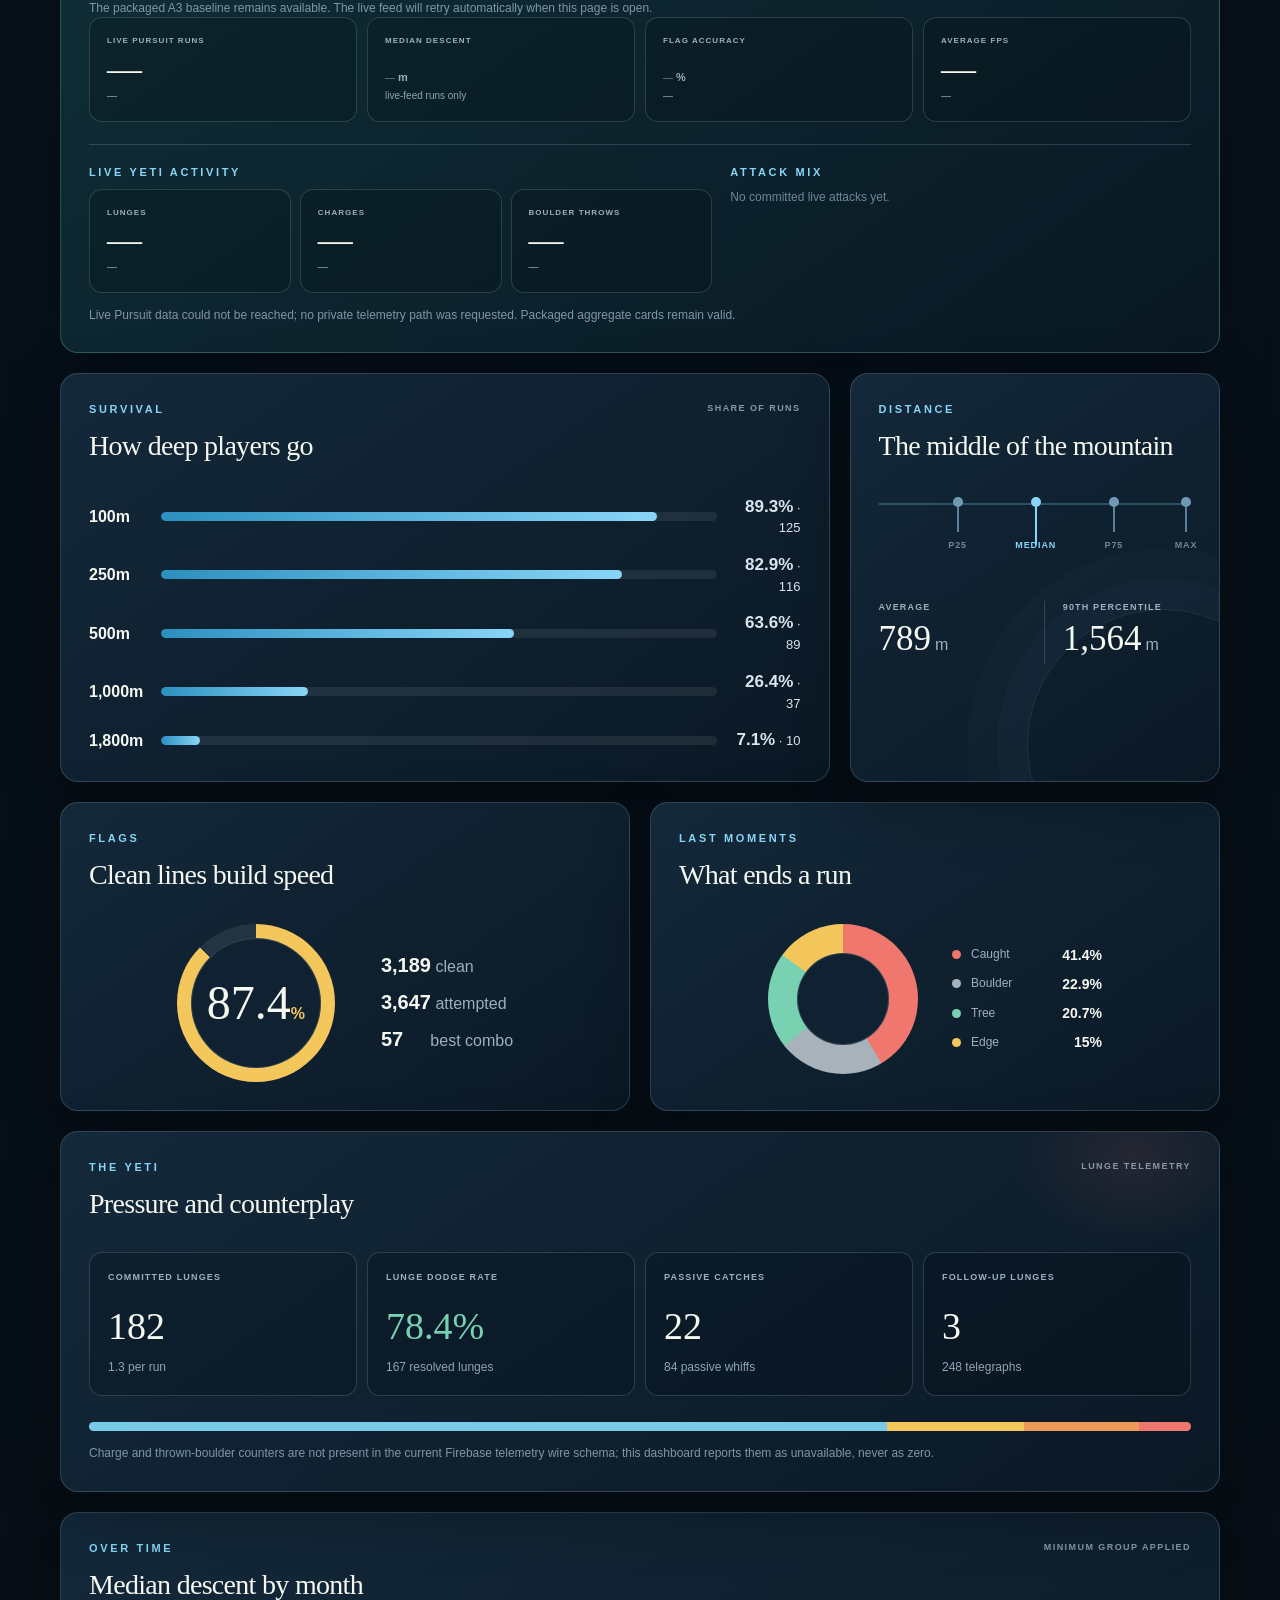
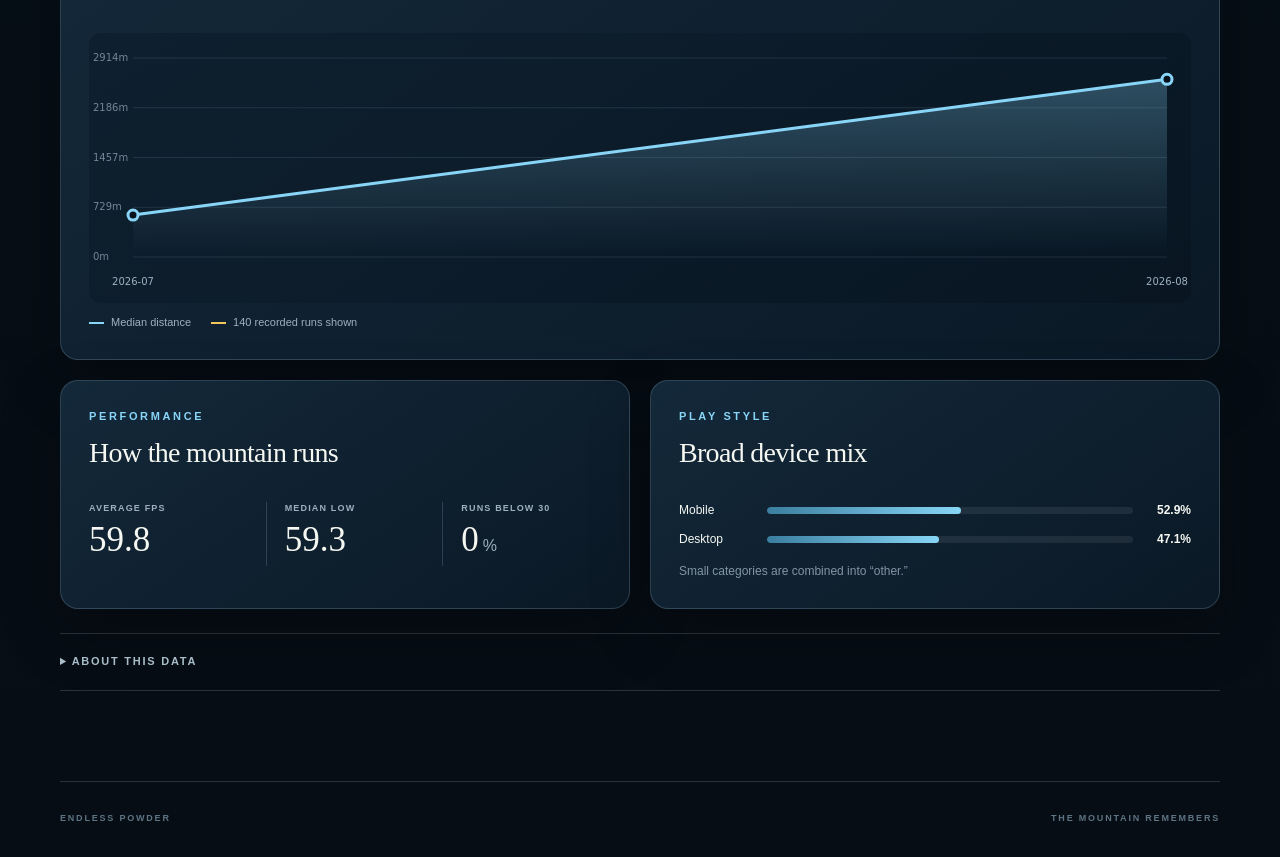
==== commit 26789d4b: "Add live community analytics dashboard" ====
--- a/analytics/index.html
+++ b/analytics/index.html
@@ -137,6 +137,35 @@
           <p class="availability-note" id="cohortAvailabilityNote"></p>
         </article>
 
+        <article class="report-card live-feed-card" id="liveFeedCard">
+          <header>
+            <div><p class="eyebrow">LIVE SINCE A4.3</p><h3>Fresh runs from Firebase</h3></div>
+            <span class="card-note live-status" id="liveFeedStatus">CONNECTING</span>
+          </header>
+          <p class="availability-note live-feed-copy" id="liveFeedCopy">Checking the identifier-free public feed.</p>
+          <div class="live-summary-grid">
+            <div><small>LIVE PURSUIT RUNS</small><strong id="liveRunCount">—</strong><span id="liveMonths">—</span></div>
+            <div><small>MEDIAN DESCENT</small><strong><span id="liveMedianDistance">—</span><em>m</em></strong><span>live-feed runs only</span></div>
+            <div><small>FLAG ACCURACY</small><strong><span id="liveFlagAccuracy">—</span><em>%</em></strong><span id="liveFlagCount">—</span></div>
+            <div><small>AVERAGE FPS</small><strong id="liveAverageFps">—</strong><span id="liveFpsCoverage">—</span></div>
+          </div>
+          <div class="live-yeti-grid">
+            <section>
+              <p class="eyebrow">LIVE YETI ACTIVITY</p>
+              <div class="live-attack-stats">
+                <div><small>LUNGES</small><strong id="liveLunges">—</strong><span id="liveLungeDodges">—</span></div>
+                <div><small>CHARGES</small><strong id="liveCharges">—</strong><span id="liveChargeDodges">—</span></div>
+                <div><small>BOULDER THROWS</small><strong id="liveBoulders">—</strong><span id="liveBoulderReleases">—</span></div>
+              </div>
+            </section>
+            <section>
+              <p class="eyebrow">ATTACK MIX</p>
+              <div class="live-mix" id="liveAttackMix"></div>
+            </section>
+          </div>
+          <p class="availability-note" id="liveFeedPrivacy">No player identifiers or exact run times are downloaded in the Pursuit live feed.</p>
+        </article>
+
         <div class="report-grid two-one">
           <article class="report-card survival-card">
             <header>
@@ -288,6 +317,7 @@
     <span>THE MOUNTAIN REMEMBERS</span>
   </footer>
 
+  <script src="./live-data.js" defer></script>
   <script src="./app.js" defer></script>
 </body>
 </html>
--- a/analytics/styles.css
+++ b/analytics/styles.css
@@ -67,6 +67,7 @@
 .cohort-panel-heading{display:flex;align-items:center;justify-content:space-between;gap:12px}.cohort-panel-heading span{color:var(--muted);font-size:9px;font-weight:950;letter-spacing:.15em}.cohort-panel-heading strong{padding:4px 8px;border-radius:99px;background:rgba(136,213,247,.10);color:var(--blue);font-size:8px;letter-spacing:.11em}.cohort-panel-heading strong.ready{background:rgba(120,210,177,.12);color:var(--green)}.cohort-panel-heading strong.collecting{background:rgba(244,199,93,.12);color:var(--gold)}
 .cohort-run-count{display:flex;align-items:baseline;gap:10px;margin:14px 0 7px}.cohort-run-count strong{font-family:Georgia,serif;font-size:48px;font-weight:500;line-height:.9}.cohort-run-count span{color:var(--muted);font-size:12px}.cohort-panel p{margin:0;color:#d1e1ea;font-size:12px;font-weight:800}.cohort-panel small{display:block;margin-top:5px;color:#758c9c;font-size:10px}
 .cohort-comparison{margin-top:16px;border-top:1px solid var(--line)}.cohort-comparison-row{display:grid;grid-template-columns:1fr 120px 120px;gap:16px;align-items:center;min-height:42px;border-bottom:1px solid rgba(190,223,244,.09)}.cohort-comparison-row span{color:var(--muted);font-size:12px}.cohort-comparison-row strong{text-align:right;font-size:13px}.cohort-comparison-row.heading{min-height:34px}.cohort-comparison-row.heading span,.cohort-comparison-row.heading strong{color:#6f8797;font-size:8px;letter-spacing:.13em}
+.live-feed-card{margin-bottom:20px;border-color:rgba(120,210,177,.28);background:linear-gradient(145deg,rgba(16,48,56,.97),rgba(9,24,36,.99))}.live-status{padding:5px 9px;border:1px solid rgba(244,199,93,.35);border-radius:99px;color:var(--gold)}.live-status.ready{border-color:rgba(120,210,177,.38);color:var(--green)}.live-status.offline{border-color:rgba(239,119,110,.35);color:var(--red)}.live-feed-copy{margin:-12px 0 22px}.live-summary-grid{display:grid;grid-template-columns:repeat(4,1fr);gap:10px}.live-summary-grid>div,.live-attack-stats>div{display:flex;min-width:0;flex-direction:column;padding:17px;border:1px solid var(--line);border-radius:13px;background:rgba(4,12,19,.25)}.live-summary-grid small,.live-attack-stats small{color:var(--muted);font-size:8px;font-weight:900;letter-spacing:.13em}.live-summary-grid strong,.live-attack-stats strong{margin:5px 0 2px;font-family:Georgia,serif;font-size:35px;font-weight:500;line-height:1}.live-summary-grid strong em{margin-left:3px;color:var(--muted);font:700 11px Inter,sans-serif}.live-summary-grid span,.live-attack-stats span{overflow-wrap:anywhere;color:#8fa4b1;font-size:10px}.live-yeti-grid{display:grid;grid-template-columns:1.15fr .85fr;gap:18px;margin-top:22px;padding-top:20px;border-top:1px solid var(--line)}.live-attack-stats{display:grid;grid-template-columns:repeat(3,1fr);gap:9px}.live-attack-stats strong{color:var(--snow)}.live-mix{display:grid;gap:8px}.live-mix-row{display:grid;grid-template-columns:88px 1fr auto;align-items:center;gap:10px}.live-mix-row label{color:var(--muted);font-size:9px;font-weight:900;letter-spacing:.1em}.live-mix-row .bar-track{height:7px}.live-mix-row strong{font-size:11px}.live-mix-empty{margin:0;color:#718796;font-size:12px}
 .report-grid{display:grid;gap:20px;margin-top:20px}.report-grid.two-one{grid-template-columns:1.35fr .65fr}.report-grid.equal{grid-template-columns:1fr 1fr}
 .report-card{padding:28px}.report-card>header{display:flex;justify-content:space-between;align-items:start;gap:16px;margin-bottom:28px}.report-card h3{margin:0;font-family:Georgia,serif;font-size:28px;font-weight:500;letter-spacing:-.025em}.card-note{color:#8399a8;font-size:9px;font-weight:900;letter-spacing:.16em;text-align:right}
 .bar-stack{display:grid;gap:15px}.bar-row{display:grid;grid-template-columns:60px 1fr 72px;align-items:center;gap:12px}.bar-row label{font-weight:850}.bar-track{height:9px;overflow:hidden;border-radius:99px;background:rgba(255,255,255,.075)}.bar-fill{height:100%;width:var(--width);border-radius:inherit;background:linear-gradient(90deg,var(--blue-deep),var(--blue));transform-origin:left;animation:grow .7s cubic-bezier(.2,.7,.2,1)}@keyframes grow{from{transform:scaleX(0)}}.bar-value{text-align:right;color:#d8e6ee;font-size:13px}.bar-value strong{font-size:17px}
@@ -84,17 +85,17 @@
 .methodology{margin-top:24px;border-top:1px solid var(--line);border-bottom:1px solid var(--line)}.methodology summary{padding:20px 0;cursor:pointer;color:#a9bdc9;font-size:11px;font-weight:900;letter-spacing:.16em}.methodology details>div{max-width:790px;padding-bottom:20px;color:var(--muted)}.methodology li{margin:6px 0}
 footer{display:flex;justify-content:space-between;gap:20px;width:min(1160px,calc(100% - 40px));margin:0 auto;padding:30px 0 calc(32px + env(safe-area-inset-bottom));border-top:1px solid var(--line);color:#5e7484;font-size:9px;font-weight:900;letter-spacing:.2em}
 [hidden]{display:none!important}
-@media(max-width:900px){.metric-grid-primary{grid-template-columns:1fr 1fr}.report-grid.two-one,.report-grid.equal{grid-template-columns:1fr}.yeti-grid{grid-template-columns:1fr 1fr}.open-hero-card{grid-template-columns:auto 1fr 1fr}.open-hero-card>div:last-child{grid-column:2/4}}
+@media(max-width:900px){.metric-grid-primary{grid-template-columns:1fr 1fr}.report-grid.two-one,.report-grid.equal{grid-template-columns:1fr}.yeti-grid{grid-template-columns:1fr 1fr}.live-summary-grid{grid-template-columns:1fr 1fr}.live-yeti-grid{grid-template-columns:1fr}.open-hero-card{grid-template-columns:auto 1fr 1fr}.open-hero-card>div:last-child{grid-column:2/4}}
 @media(max-width:620px){
   .hero{min-height:410px}.hero-inner{width:min(100% - 30px,1160px);padding:64px 0 125px}.brand{margin-bottom:24px}h1{font-size:58px}.hero-copy{font-size:15px}.hero-meta{gap:9px;font-size:10px}
   main{width:min(100% - 24px,1160px);margin-top:-54px;padding-bottom:60px}.view-switch{margin-bottom:44px}.section-heading{display:block}.section-heading>p{margin-top:12px;text-align:left}.section-heading h2{font-size:38px}
   .metric-grid-primary{grid-template-columns:1fr 1fr;gap:10px}.metric-card{min-height:150px;padding:18px}.metric-card p{margin-bottom:16px;font-size:8px}.metric-card strong{font-size:38px}.metric-card small{font-size:10px}
-  .cohort-grid{grid-template-columns:1fr}.cohort-comparison-row{grid-template-columns:1fr 76px 84px;gap:8px}.cohort-panel{padding:17px}.cohort-run-count strong{font-size:42px}
-  .report-grid{gap:12px;margin-top:12px}.report-card{padding:20px}.report-card>header{margin-bottom:22px}.report-card h3{font-size:24px}.card-note{display:none}
+  .cohort-grid{grid-template-columns:1fr}.cohort-comparison-row{grid-template-columns:1fr 76px 84px;gap:8px}.cohort-panel{padding:17px}.cohort-run-count strong{font-size:42px}.live-summary-grid{grid-template-columns:1fr 1fr}.live-summary-grid>div,.live-attack-stats>div{padding:14px}.live-summary-grid strong,.live-attack-stats strong{font-size:30px}.live-attack-stats{grid-template-columns:1fr 1fr 1fr}
+  .report-grid{gap:12px;margin-top:12px}.report-card{padding:20px}.report-card>header{margin-bottom:22px}.report-card h3{font-size:24px}.card-note{display:none}.live-status{display:inline-block}
   .bar-row{grid-template-columns:48px 1fr 60px;gap:9px}.gauge-row{gap:24px}.ring-gauge{width:132px}.ring-gauge strong{font-size:40px}.death-layout{gap:22px}.death-donut{width:128px}.death-donut span{width:78px}.death-legend{min-width:126px}
   .yeti-grid{grid-template-columns:1fr 1fr}.yeti-stat{padding:14px}.yeti-stat strong{font-size:31px}.trend-card canvas{height:220px}.stat-pair.triple{grid-template-columns:1fr 1fr}.stat-pair.triple>div:nth-child(3){grid-column:1/3;padding:14px 0 0;border-left:0;border-top:1px solid var(--line)}
   .open-hero-card{grid-template-columns:1fr 1fr;padding:22px;gap:20px}.open-mark{width:58px;height:58px;font-size:30px}.open-hero-card>div:first-child{grid-row:1/3}.open-hero-card>div:last-child{grid-column:auto}.open-hero-card strong{font-size:30px}.telemetry-boundary{align-items:flex-start}.boundary-icon{width:48px;height:48px}
   footer{width:min(100% - 24px,1160px);letter-spacing:.12em}
 }
-@media(max-width:390px){.metric-grid-primary{grid-template-columns:1fr}.metric-card{min-height:132px}.yeti-grid{grid-template-columns:1fr}.open-hero-card{grid-template-columns:1fr}.open-mark{display:none}.open-hero-card>div:last-child{grid-column:auto}.death-layout{justify-content:flex-start}.gauge-row{justify-content:flex-start}.view-button{padding:8px}.view-button span{font-size:13px}}
+@media(max-width:390px){.metric-grid-primary{grid-template-columns:1fr}.metric-card{min-height:132px}.yeti-grid,.live-summary-grid,.live-attack-stats{grid-template-columns:1fr}.open-hero-card{grid-template-columns:1fr}.open-mark{display:none}.open-hero-card>div:last-child{grid-column:auto}.death-layout{justify-content:flex-start}.gauge-row{justify-content:flex-start}.view-button{padding:8px}.view-button span{font-size:13px}}
 @media(prefers-reduced-motion:reduce){html{scroll-behavior:auto}.loader{animation:none}.bar-fill{animation:none}}
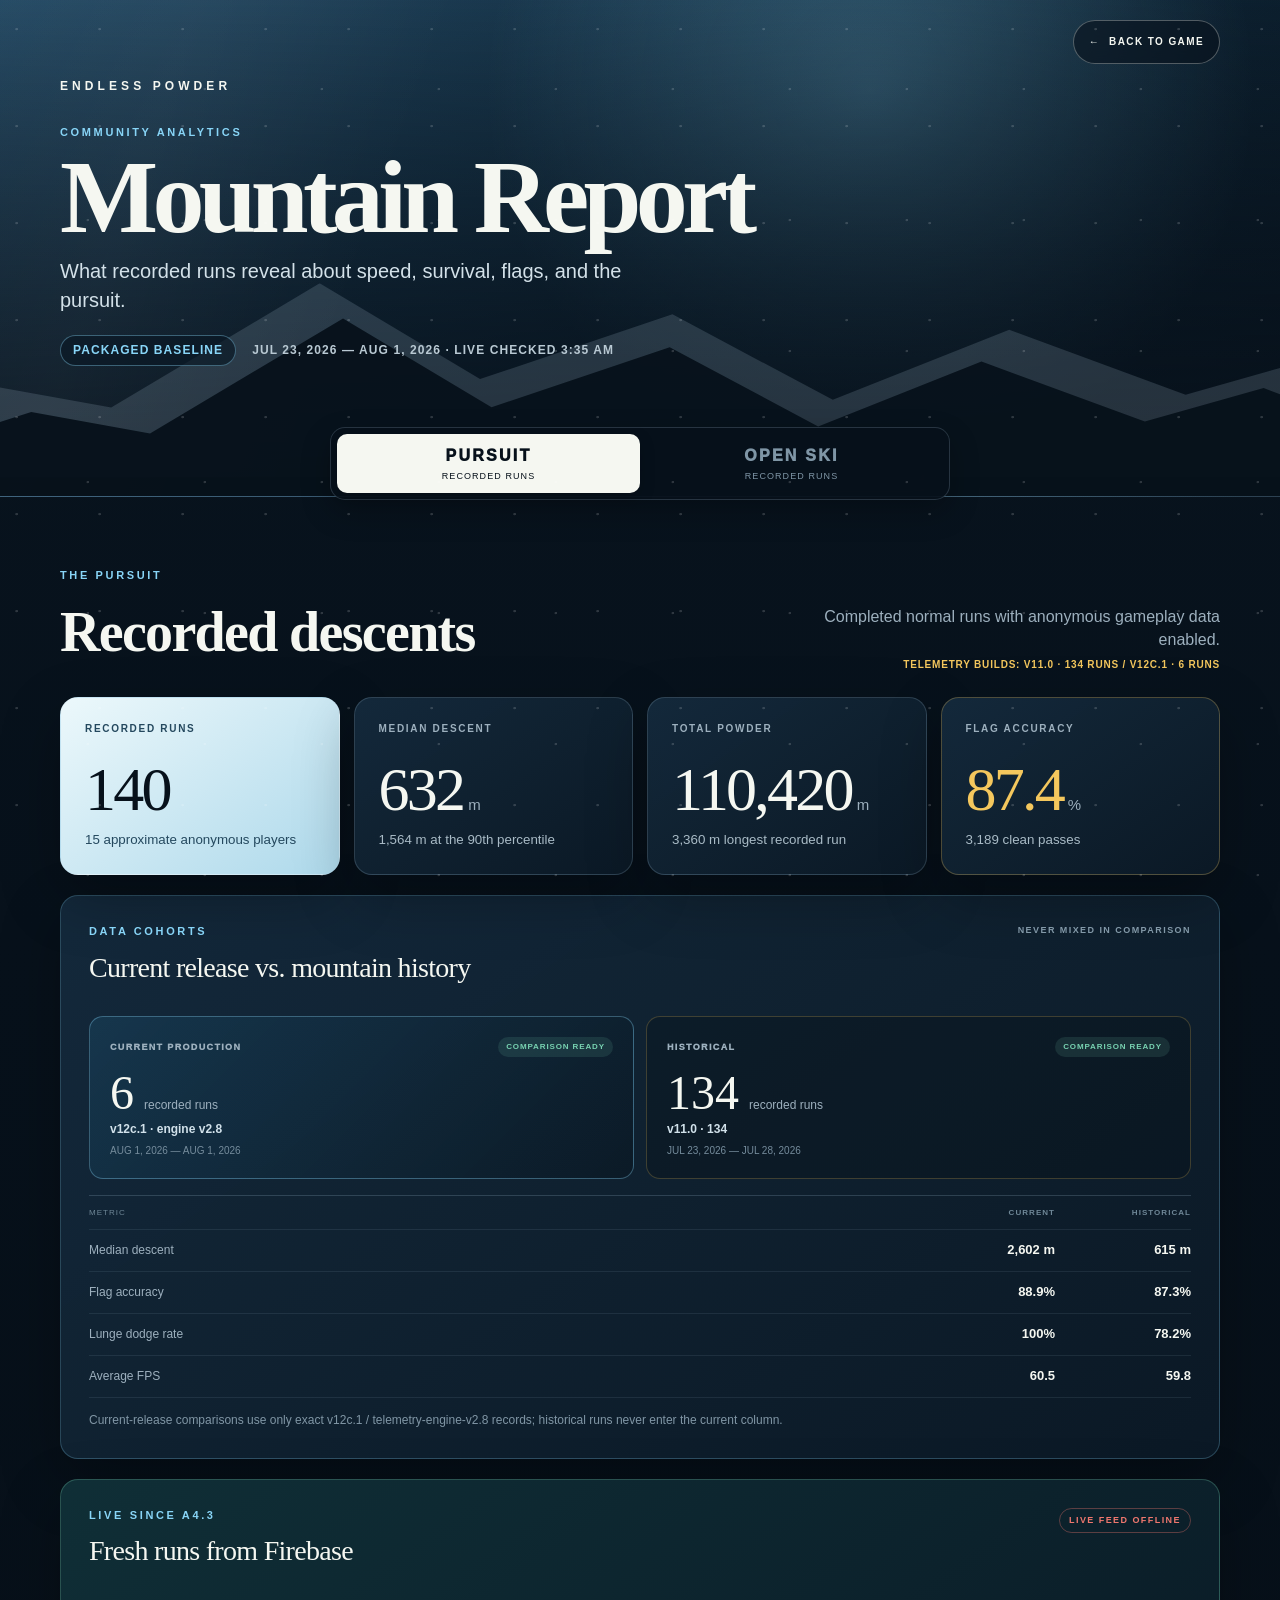
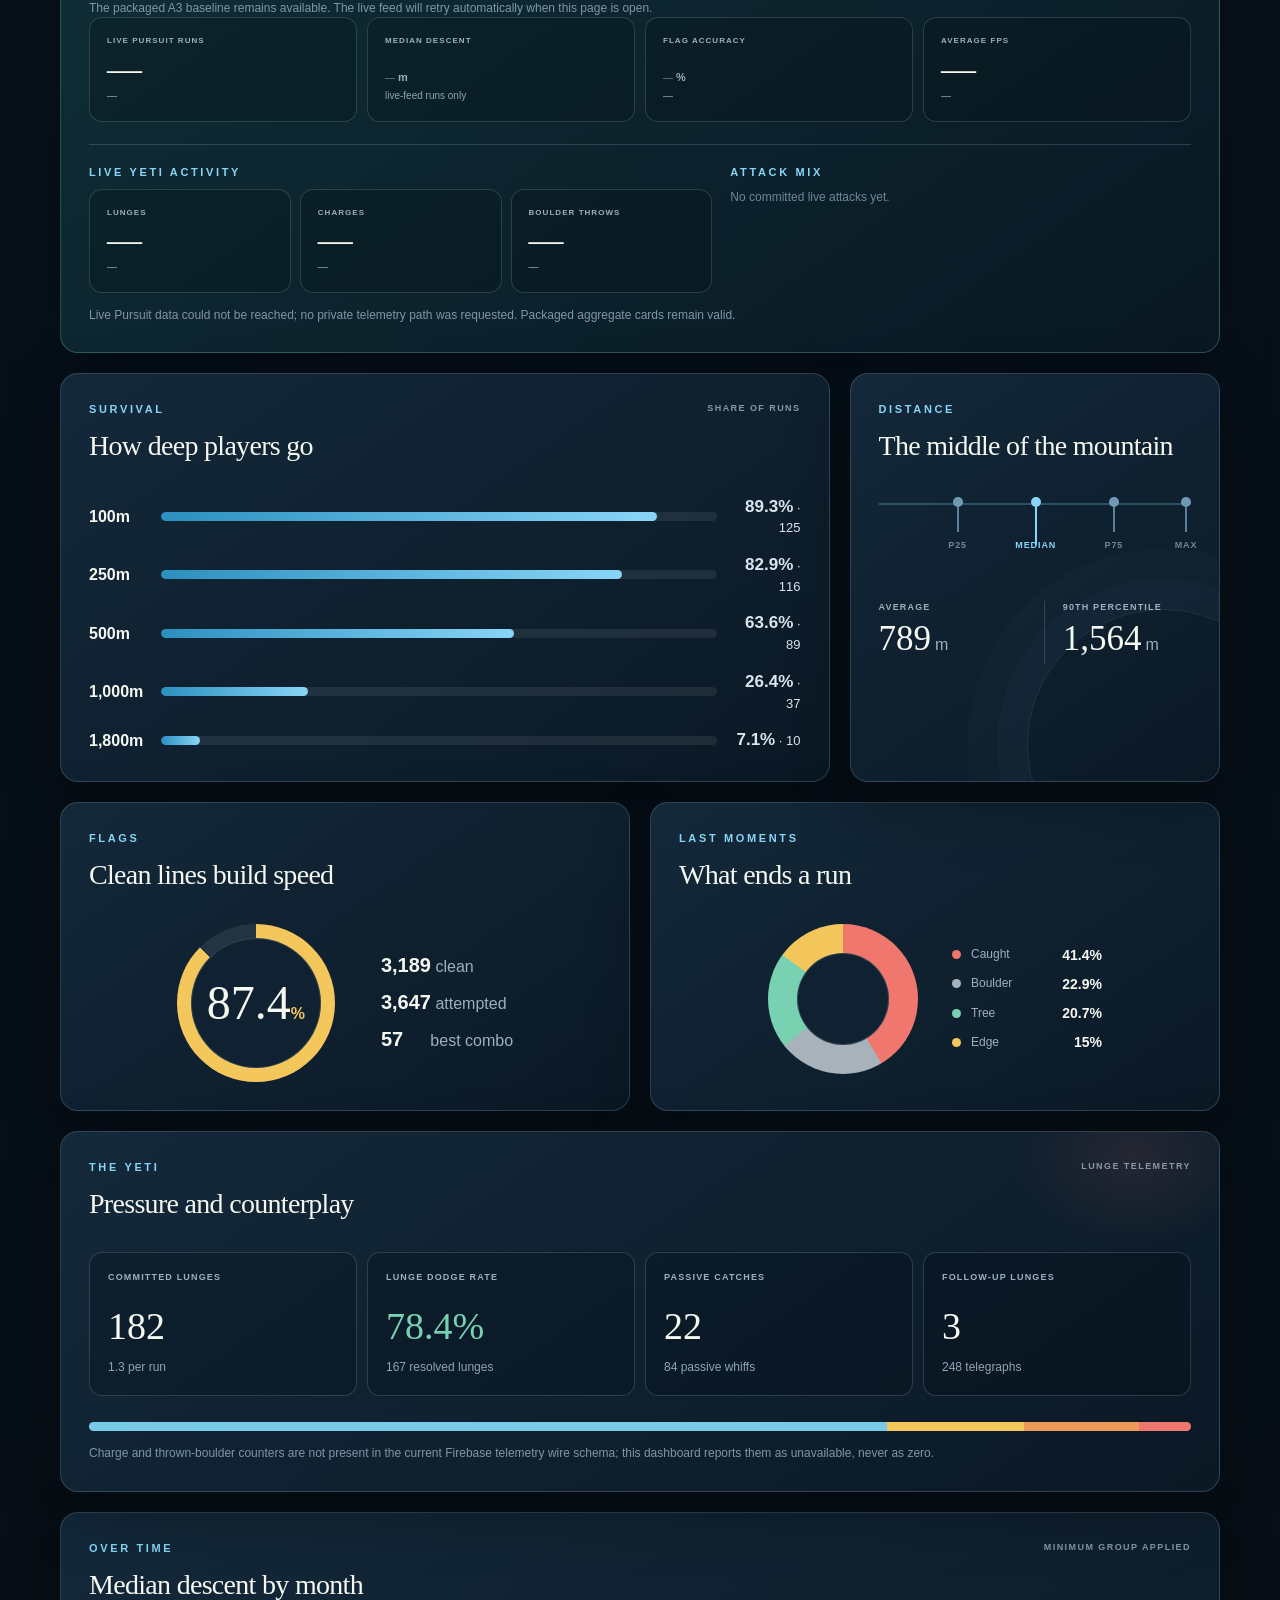
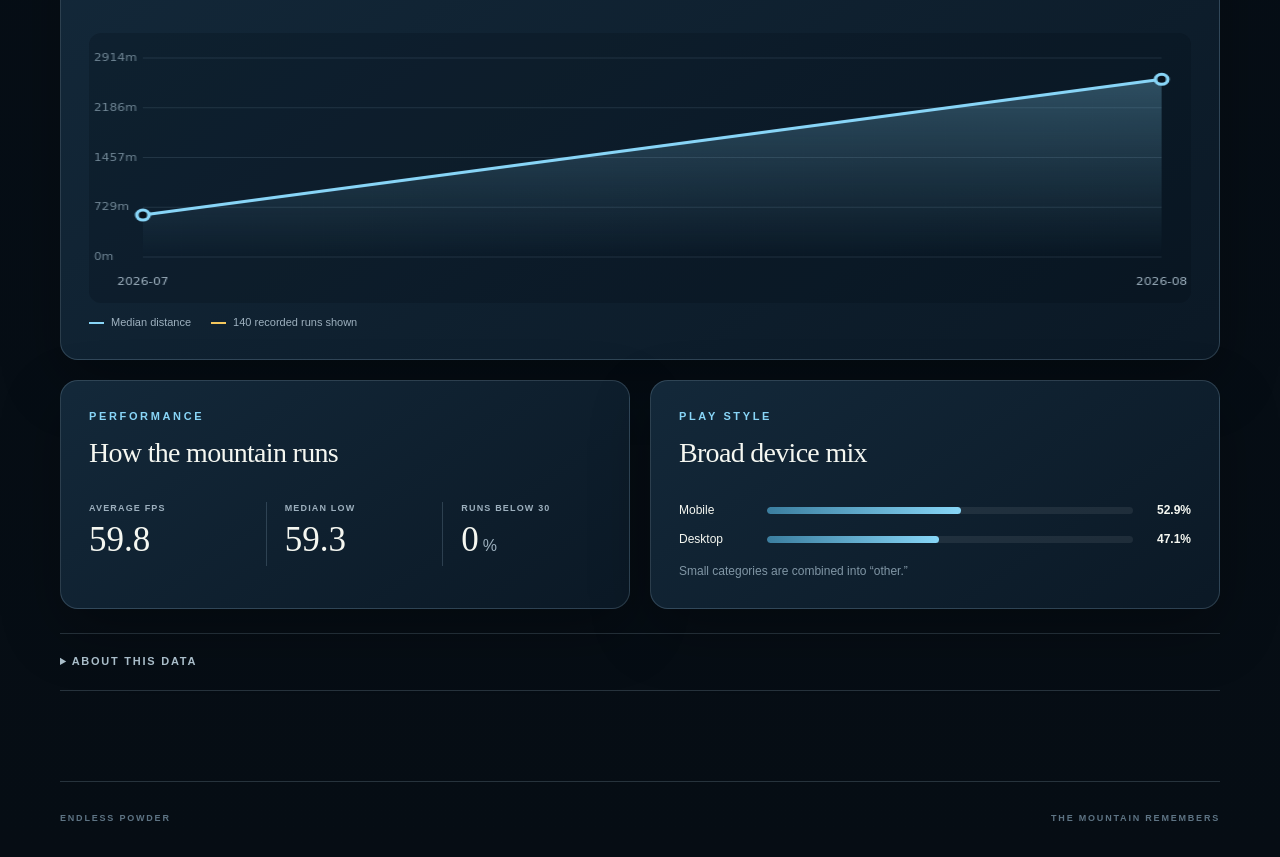
==== commit 4ef70de3: "Add files via upload" ====
--- a/analytics/index.html
+++ b/analytics/index.html
@@ -56,7 +56,7 @@
         </button>
         <button class="view-button" type="button" data-view-button="open-ski" aria-pressed="false">
           <span>OPEN SKI</span>
-          <small>SUBMITTED RUNS</small>
+          <small>RECORDED RUNS</small>
         </button>
       </nav>
 
@@ -263,21 +263,28 @@
             <p class="eyebrow">OPEN SKI</p>
             <h2>No Yeti. Same mountain.</h2>
           </div>
-          <p>These figures cover submitted Open Ski leaderboard runs, not every Open Ski attempt.</p>
-        </div>
-
-        <div class="open-hero-card">
-          <div class="open-mark" aria-hidden="true">↘</div>
-          <div><small>SUBMITTED OPEN SKI RUNS</small><strong id="openSubmittedRuns">—</strong><span id="openSubmitters">— anonymous submitters</span></div>
-          <div><small>LONGEST DESCENT</small><strong><span id="openLongest">—</span> m</strong><span id="openMedian">— m median</span></div>
-          <div><small>TOP SCORE</small><strong id="openTopScore">—</strong><span id="openFlagAccuracy">—% flag accuracy</span></div>
-        </div>
+          <p>Automatic, anonymous run analytics—separate from the voluntary leaderboard.</p>
+        </div>
+
+        <article class="report-card open-live-card" id="openLiveCard">
+          <header>
+            <div><p class="eyebrow">LIVE OPEN SKI</p><h3>Every consenting finished run</h3></div>
+            <span class="card-note live-status" id="openLiveStatus">CONNECTING</span>
+          </header>
+          <p class="availability-note" id="openLiveCopy">Checking the automatic, identifier-free Open Ski feed.</p>
+          <div class="open-live-summary">
+            <div class="feature"><small>RECORDED RUNS</small><strong id="openRecordedRuns">—</strong><span id="openLiveMonths">—</span></div>
+            <div><small>MEDIAN DESCENT</small><strong><span id="openRecordedMedian">—</span><em>m</em></strong><span id="openRecordedLongest">—</span></div>
+            <div><small>FLAG ACCURACY</small><strong><span id="openRecordedFlags">—</span><em>%</em></strong><span id="openRecordedFlagCount">—</span></div>
+            <div><small>AVERAGE SPEED</small><strong><span id="openAverageSpeed">—</span><em>m/s</em></strong><span id="openPeakSpeed">—</span></div>
+          </div>
+        </article>
 
         <div class="report-grid equal">
-          <article class="report-card comparison-card">
-            <header><div><p class="eyebrow">SUBMITTED RUNS</p><h3>Pursuit vs. Open Ski</h3></div></header>
-            <div id="modeComparison"></div>
-            <p class="availability-note">Leaderboard submissions are self-selected and should not be compared to all recorded Pursuit telemetry as if coverage were equal.</p>
+          <article class="report-card open-depth-card">
+            <header><div><p class="eyebrow">FLAGS BY DEPTH</p><h3>Where clean lines hold up</h3></div><span class="card-note">CLEAN / ATTEMPTED</span></header>
+            <div class="bar-stack" id="openFlagDepthBars"></div>
+            <p class="availability-note">Accuracy is shown only where at least one flag was attempted.</p>
           </article>
 
           <article class="report-card death-card">
@@ -289,12 +296,63 @@
           </article>
         </div>
 
+        <article class="report-card heatmap-card">
+          <header>
+            <div><p class="eyebrow">MOUNTAIN HOT SPOTS</p><h3>Where runs end and collisions happen</h3></div>
+            <span class="card-note">COARSE ANONYMOUS ZONES</span>
+          </header>
+          <div class="heatmap-pair">
+            <section>
+              <div class="heatmap-title"><strong>RUN ENDINGS</strong><span id="openDeathHeatTotal">— recorded</span></div>
+              <div class="mountain-heatmap" id="openDeathHeatmap" role="img" aria-label="Open Ski run-ending heat map"></div>
+            </section>
+            <section>
+              <div class="heatmap-title"><strong>COLLISIONS</strong><span id="openCollisionHeatTotal">— recorded</span></div>
+              <div class="mountain-heatmap" id="openCollisionHeatmap" role="img" aria-label="Open Ski collision heat map"></div>
+            </section>
+          </div>
+          <div class="heatmap-key"><span>QUIET</span><i></i><i></i><i></i><i></i><i></i><span>BUSY</span></div>
+          <p class="availability-note">Rows are distance bands and columns run from far left to far right. Exact coordinates are never downloaded.</p>
+        </article>
+
+        <div class="report-grid equal">
+          <article class="report-card open-technique-card">
+            <header><div><p class="eyebrow">SKIING STYLE</p><h3>Movement without pursuit pressure</h3></div></header>
+            <div class="stat-pair triple">
+              <div><small>COLLISIONS / RUN</small><strong id="openCollisionsPerRun">—</strong></div>
+              <div><small>REVERSALS / RUN</small><strong id="openReversalsPerRun">—</strong></div>
+              <div><small>AVERAGE STEER</small><strong id="openAverageSteer">—</strong></div>
+            </div>
+          </article>
+          <article class="report-card performance-card">
+            <header><div><p class="eyebrow">PERFORMANCE</p><h3>How Open Ski runs</h3></div></header>
+            <div class="stat-pair triple">
+              <div><small>AVERAGE FPS</small><strong id="openAverageFps">—</strong></div>
+              <div><small>MEDIAN LOW</small><strong id="openMinimumFps">—</strong></div>
+              <div><small>LOW-FPS FRAMES</small><strong id="openLowFpsFrames">—</strong></div>
+            </div>
+          </article>
+        </div>
+
+        <article class="report-card open-leaderboard-card">
+          <header>
+            <div><p class="eyebrow">VOLUNTARY LEADERBOARD</p><h3>Submitted Open Ski runs</h3></div>
+            <span class="card-note" id="openLeaderboardStatus">CHECKING</span>
+          </header>
+          <div class="open-leaderboard-summary">
+            <div><small>SUBMISSIONS</small><strong id="openSubmittedRuns">—</strong><span id="openSubmitters">—</span></div>
+            <div><small>LONGEST DESCENT</small><strong><span id="openLongest">—</span><em>m</em></strong><span id="openMedian">—</span></div>
+            <div><small>TOP SCORE</small><strong id="openTopScore">—</strong><span id="openFlagAccuracy">—</span></div>
+          </div>
+          <p class="availability-note">This board includes only runs players chose to submit. It is not used to estimate total Open Ski activity.</p>
+        </article>
+
         <article class="report-card telemetry-boundary">
           <div class="boundary-icon" aria-hidden="true">○</div>
           <div>
             <p class="eyebrow">DATA BOUNDARY</p>
-            <h3>Open Ski does not enter Pursuit telemetry</h3>
-            <p>It has its own leaderboard and contributes no Yeti, pursuit-pressure, or all-run telemetry records. That keeps the Pursuit dataset clean.</p>
+            <h3>Open Ski stays out of Pursuit telemetry</h3>
+            <p>Its automatic feed contains only run, flag, steering, performance, and coarse mountain-zone aggregates. It contains no Yeti data, player identity, exact time, exact position, trace, or raw event stream.</p>
           </div>
         </article>
       </section>
--- a/analytics/styles.css
+++ b/analytics/styles.css
@@ -80,12 +80,12 @@
 .threat-band{display:flex;height:9px;margin-top:26px;overflow:hidden;border-radius:99px;background:rgba(255,255,255,.07)}.threat-band span{width:var(--width);background:var(--color)}.availability-note{margin:14px 0 0;color:#8096a5;font-size:12px}
 .trend-card{margin-top:20px}.trend-card canvas{display:block;width:100%;height:270px;border-radius:12px;background:rgba(4,12,19,.22)}.trend-legend{display:flex;gap:20px;flex-wrap:wrap;margin-top:12px;color:var(--muted);font-size:11px}.trend-legend span::before{content:"";display:inline-block;width:15px;height:2px;margin-right:7px;vertical-align:middle;background:var(--color)}.empty-chart{padding:50px 0;text-align:center;color:var(--muted)}
 .mini-bars{display:grid;gap:12px}.mini-row{display:grid;grid-template-columns:78px 1fr 48px;gap:10px;align-items:center;font-size:12px;text-transform:capitalize}.mini-row .bar-track{height:7px}.mini-row .bar-fill{background:linear-gradient(90deg,#3b7e9f,#87d6f7)}.mini-row strong{text-align:right}
-.open-hero-card{display:grid;grid-template-columns:auto repeat(3,1fr);gap:24px;align-items:center;padding:36px;border:1px solid rgba(244,199,93,.26);border-radius:var(--radius);background:linear-gradient(130deg,rgba(244,199,93,.13),rgba(15,36,51,.95) 52%,rgba(10,23,35,.98));box-shadow:var(--shadow)}.open-mark{display:grid;place-items:center;width:80px;height:80px;border-radius:50%;background:var(--gold);color:#122333;font-size:40px;font-weight:900}.open-hero-card>div:not(.open-mark){display:flex;flex-direction:column}.open-hero-card small{color:#a9b7be;font-size:9px;font-weight:900;letter-spacing:.13em}.open-hero-card strong{font-family:Georgia,serif;font-size:39px;font-weight:500}.open-hero-card span{color:#91a4b0;font-size:12px}
-.comparison-row{display:grid;grid-template-columns:100px 1fr 70px;gap:12px;align-items:center;margin:16px 0}.comparison-row label{font-weight:800}.comparison-row .bar-track{height:13px}.comparison-row.open .bar-fill{background:linear-gradient(90deg,#b2862e,var(--gold))}.comparison-row strong{text-align:right}.telemetry-boundary{display:flex;align-items:center;gap:24px;margin-top:20px;border-color:rgba(136,213,247,.25)}.boundary-icon{display:grid;place-items:center;width:60px;height:60px;flex:0 0 auto;border:1px solid var(--blue);border-radius:50%;color:var(--blue);font-size:28px}.telemetry-boundary h3{margin-bottom:8px}.telemetry-boundary p:last-child{margin:0;color:var(--muted)}
+.open-live-card{margin-bottom:20px;border-color:rgba(244,199,93,.30);background:linear-gradient(135deg,rgba(70,55,25,.56),rgba(12,29,43,.98) 48%,rgba(8,21,33,.99))}.open-live-summary{display:grid;grid-template-columns:repeat(4,1fr);gap:10px;margin-top:22px}.open-live-summary>div,.open-leaderboard-summary>div{display:flex;min-width:0;flex-direction:column;padding:18px;border:1px solid var(--line);border-radius:13px;background:rgba(4,12,19,.26)}.open-live-summary>div.feature{border-color:rgba(244,199,93,.3);background:rgba(244,199,93,.09)}.open-live-summary small,.open-leaderboard-summary small{color:var(--muted);font-size:8px;font-weight:900;letter-spacing:.13em}.open-live-summary strong,.open-leaderboard-summary strong{margin:6px 0 3px;font-family:Georgia,serif;font-size:36px;font-weight:500;line-height:1}.open-live-summary strong em,.open-leaderboard-summary strong em{margin-left:4px;color:var(--muted);font:700 11px Inter,sans-serif}.open-live-summary span,.open-leaderboard-summary span{overflow-wrap:anywhere;color:#90a6b4;font-size:10px}.open-depth-card .bar-row{grid-template-columns:96px 1fr 88px}.open-depth-card .bar-row label{font-size:11px}.open-depth-card .bar-fill{background:linear-gradient(90deg,#ac7d21,var(--gold))}
+.heatmap-card{margin-top:20px;overflow:hidden}.heatmap-pair{display:grid;grid-template-columns:1fr 1fr;gap:28px}.heatmap-pair>section{min-width:0}.heatmap-title{display:flex;justify-content:space-between;gap:10px;margin-bottom:12px;color:var(--muted);font-size:9px;letter-spacing:.12em}.heatmap-title strong{color:#dce8ee}.mountain-heatmap{display:grid;grid-template-columns:minmax(74px,auto) repeat(5,minmax(36px,1fr));gap:5px;align-items:stretch}.heatmap-corner,.heatmap-column,.heatmap-row{display:grid;place-items:center;color:#718999;font-size:8px;font-weight:900;letter-spacing:.06em}.heatmap-row{place-items:center start;white-space:nowrap}.heatmap-cell{position:relative;isolation:isolate;display:grid;place-items:center;min-height:38px;overflow:hidden;border:1px solid rgba(190,223,244,.10);border-radius:7px;background:rgba(255,255,255,.025);color:#07111b;font-size:11px;font-weight:950}.heatmap-cell::before{content:"";position:absolute;inset:0;z-index:-1;background:linear-gradient(135deg,#9c6d16,var(--gold));opacity:calc(.07 + var(--heat)*.93)}.mountain-heatmap.empty .heatmap-cell{color:transparent}.heatmap-key{display:flex;align-items:center;justify-content:flex-end;gap:3px;margin-top:14px;color:#718999;font-size:8px;font-weight:900;letter-spacing:.08em}.heatmap-key i{display:block;width:22px;height:6px;background:var(--gold);opacity:var(--opacity)}.heatmap-key i:nth-of-type(1){--opacity:.1}.heatmap-key i:nth-of-type(2){--opacity:.3}.heatmap-key i:nth-of-type(3){--opacity:.5}.heatmap-key i:nth-of-type(4){--opacity:.7}.heatmap-key i:nth-of-type(5){--opacity:1}.open-leaderboard-card{margin-top:20px;border-color:rgba(244,199,93,.20)}.open-leaderboard-summary{display:grid;grid-template-columns:repeat(3,1fr);gap:10px}.telemetry-boundary{display:flex;align-items:center;gap:24px;margin-top:20px;border-color:rgba(136,213,247,.25)}.boundary-icon{display:grid;place-items:center;width:60px;height:60px;flex:0 0 auto;border:1px solid var(--blue);border-radius:50%;color:var(--blue);font-size:28px}.telemetry-boundary h3{margin-bottom:8px}.telemetry-boundary p:last-child{margin:0;color:var(--muted)}
 .methodology{margin-top:24px;border-top:1px solid var(--line);border-bottom:1px solid var(--line)}.methodology summary{padding:20px 0;cursor:pointer;color:#a9bdc9;font-size:11px;font-weight:900;letter-spacing:.16em}.methodology details>div{max-width:790px;padding-bottom:20px;color:var(--muted)}.methodology li{margin:6px 0}
 footer{display:flex;justify-content:space-between;gap:20px;width:min(1160px,calc(100% - 40px));margin:0 auto;padding:30px 0 calc(32px + env(safe-area-inset-bottom));border-top:1px solid var(--line);color:#5e7484;font-size:9px;font-weight:900;letter-spacing:.2em}
 [hidden]{display:none!important}
-@media(max-width:900px){.metric-grid-primary{grid-template-columns:1fr 1fr}.report-grid.two-one,.report-grid.equal{grid-template-columns:1fr}.yeti-grid{grid-template-columns:1fr 1fr}.live-summary-grid{grid-template-columns:1fr 1fr}.live-yeti-grid{grid-template-columns:1fr}.open-hero-card{grid-template-columns:auto 1fr 1fr}.open-hero-card>div:last-child{grid-column:2/4}}
+@media(max-width:900px){.metric-grid-primary{grid-template-columns:1fr 1fr}.report-grid.two-one,.report-grid.equal{grid-template-columns:1fr}.yeti-grid{grid-template-columns:1fr 1fr}.live-summary-grid,.open-live-summary{grid-template-columns:1fr 1fr}.live-yeti-grid{grid-template-columns:1fr}.heatmap-pair{grid-template-columns:1fr}}
 @media(max-width:620px){
   .hero{min-height:410px}.hero-inner{width:min(100% - 30px,1160px);padding:64px 0 125px}.brand{margin-bottom:24px}h1{font-size:58px}.hero-copy{font-size:15px}.hero-meta{gap:9px;font-size:10px}
   main{width:min(100% - 24px,1160px);margin-top:-54px;padding-bottom:60px}.view-switch{margin-bottom:44px}.section-heading{display:block}.section-heading>p{margin-top:12px;text-align:left}.section-heading h2{font-size:38px}
@@ -94,8 +94,8 @@
   .report-grid{gap:12px;margin-top:12px}.report-card{padding:20px}.report-card>header{margin-bottom:22px}.report-card h3{font-size:24px}.card-note{display:none}.live-status{display:inline-block}
   .bar-row{grid-template-columns:48px 1fr 60px;gap:9px}.gauge-row{gap:24px}.ring-gauge{width:132px}.ring-gauge strong{font-size:40px}.death-layout{gap:22px}.death-donut{width:128px}.death-donut span{width:78px}.death-legend{min-width:126px}
   .yeti-grid{grid-template-columns:1fr 1fr}.yeti-stat{padding:14px}.yeti-stat strong{font-size:31px}.trend-card canvas{height:220px}.stat-pair.triple{grid-template-columns:1fr 1fr}.stat-pair.triple>div:nth-child(3){grid-column:1/3;padding:14px 0 0;border-left:0;border-top:1px solid var(--line)}
-  .open-hero-card{grid-template-columns:1fr 1fr;padding:22px;gap:20px}.open-mark{width:58px;height:58px;font-size:30px}.open-hero-card>div:first-child{grid-row:1/3}.open-hero-card>div:last-child{grid-column:auto}.open-hero-card strong{font-size:30px}.telemetry-boundary{align-items:flex-start}.boundary-icon{width:48px;height:48px}
+  .open-live-summary{grid-template-columns:1fr 1fr}.open-live-summary>div,.open-leaderboard-summary>div{padding:14px}.open-live-summary strong,.open-leaderboard-summary strong{font-size:30px}.open-leaderboard-summary{grid-template-columns:1fr}.heatmap-card{padding-left:14px;padding-right:14px}.mountain-heatmap{grid-template-columns:70px repeat(5,minmax(31px,1fr));gap:3px}.heatmap-cell{min-height:34px}.open-depth-card .bar-row{grid-template-columns:82px 1fr 76px;gap:8px}.open-depth-card .bar-row label{font-size:9px}.telemetry-boundary{align-items:flex-start}.boundary-icon{width:48px;height:48px}
   footer{width:min(100% - 24px,1160px);letter-spacing:.12em}
 }
-@media(max-width:390px){.metric-grid-primary{grid-template-columns:1fr}.metric-card{min-height:132px}.yeti-grid,.live-summary-grid,.live-attack-stats{grid-template-columns:1fr}.open-hero-card{grid-template-columns:1fr}.open-mark{display:none}.open-hero-card>div:last-child{grid-column:auto}.death-layout{justify-content:flex-start}.gauge-row{justify-content:flex-start}.view-button{padding:8px}.view-button span{font-size:13px}}
+@media(max-width:390px){.metric-grid-primary{grid-template-columns:1fr}.metric-card{min-height:132px}.yeti-grid,.live-summary-grid,.live-attack-stats,.open-live-summary{grid-template-columns:1fr}.death-layout{justify-content:flex-start}.gauge-row{justify-content:flex-start}.view-button{padding:8px}.view-button span{font-size:13px}.mountain-heatmap{grid-template-columns:66px repeat(5,minmax(28px,1fr))}.heatmap-cell{min-height:31px;font-size:9px}.heatmap-row,.heatmap-column,.heatmap-corner{font-size:7px}}
 @media(prefers-reduced-motion:reduce){html{scroll-behavior:auto}.loader{animation:none}.bar-fill{animation:none}}
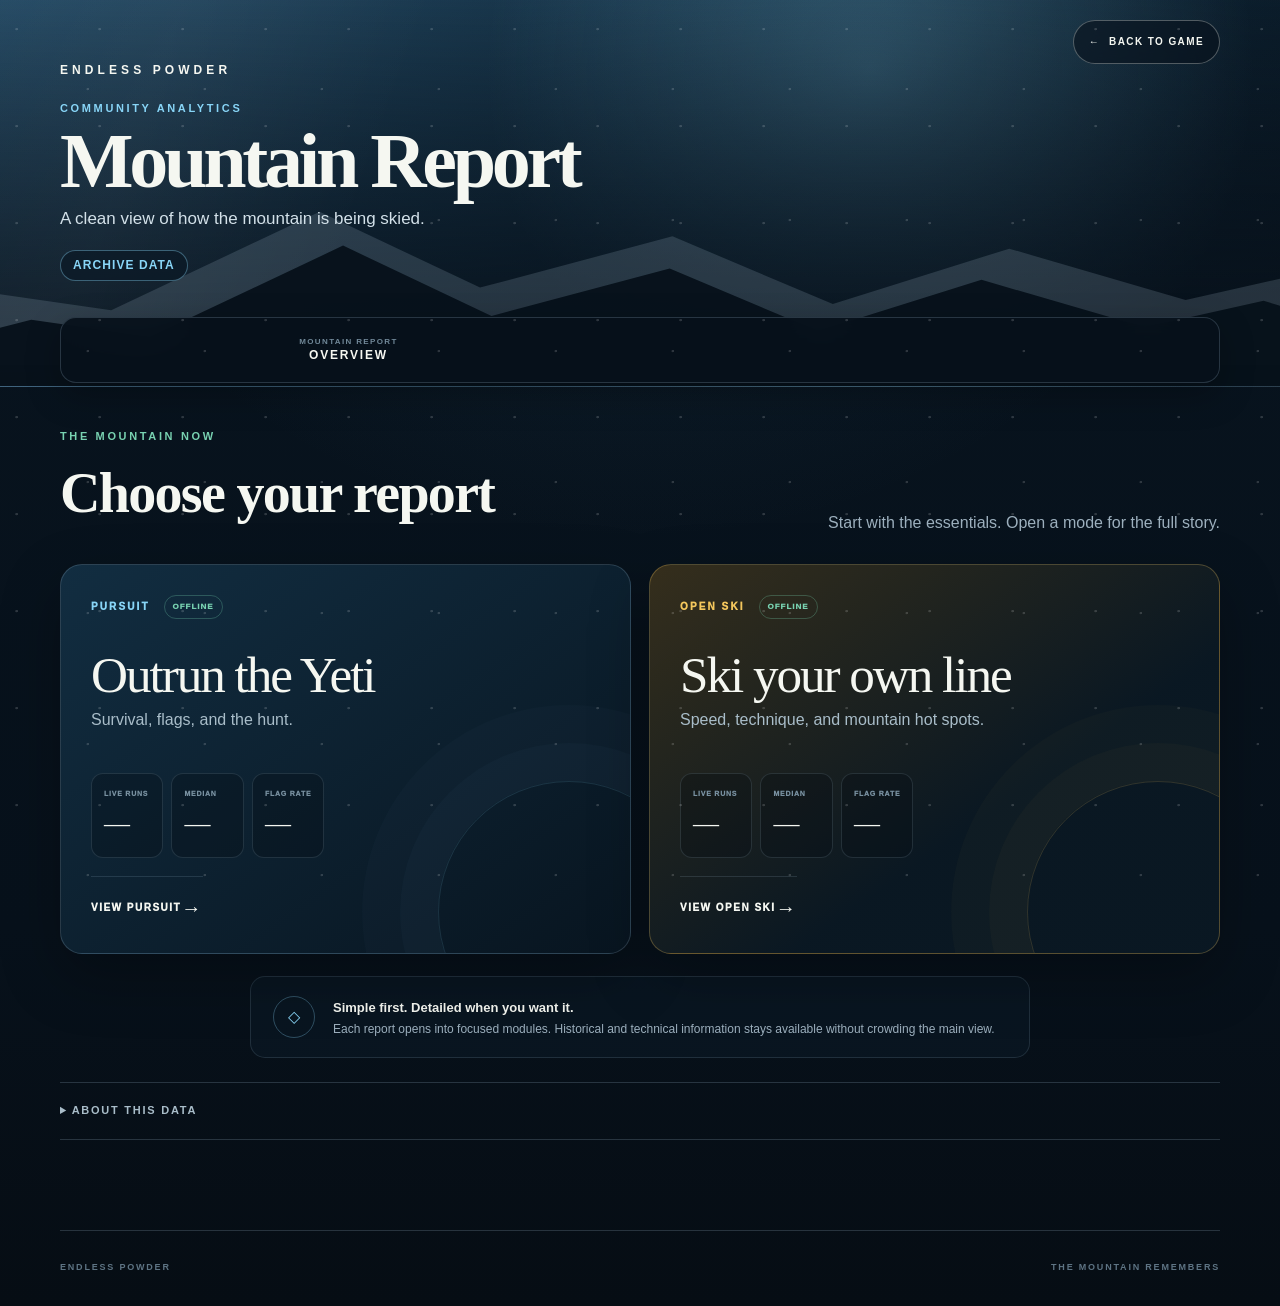
==== commit b11cc449: "Add files via upload" ====
--- a/analytics/index.html
+++ b/analytics/index.html
@@ -10,7 +10,8 @@
 </head>
 <body>
   <div class="snow-grain" aria-hidden="true"></div>
-  <header class="hero">
+
+  <header class="hero compact-hero">
     <div class="ridge ridge-back" aria-hidden="true"></div>
     <div class="ridge ridge-front" aria-hidden="true"></div>
     <div class="hero-inner">
@@ -18,11 +19,8 @@
       <p class="brand">ENDLESS POWDER</p>
       <p class="eyebrow">COMMUNITY ANALYTICS</p>
       <h1>Mountain Report</h1>
-      <p class="hero-copy">What recorded runs reveal about speed, survival, flags, and the pursuit.</p>
-      <div class="hero-meta">
-        <span class="status-pill" id="dataStatus">LOADING DATA</span>
-        <span id="sourceWindow">—</span>
-      </div>
+      <p class="hero-copy">A clean view of how the mountain is being skied.</p>
+      <div class="hero-meta"><span class="status-pill" id="dataStatus">LOADING</span></div>
     </div>
   </header>
 
@@ -30,351 +28,232 @@
     <section class="state-panel" id="loadingState" aria-live="polite">
       <span class="loader" aria-hidden="true"></span>
       <h2>Reading the mountain</h2>
-      <p>Loading the privacy-safe community summary.</p>
+      <p>Loading the community report.</p>
     </section>
 
     <section class="state-panel" id="emptyState" hidden>
       <p class="state-mark">◇</p>
-      <h2>Awaiting the first export</h2>
-      <p>The dashboard is ready, but its public summary has not been generated from a private Firebase backup yet.</p>
-      <code>node tools/build-community-summary.mjs --input firebase-export.json</code>
-      <p class="state-small">Raw Firebase data stays private. Only the generated aggregate belongs on the public site.</p>
+      <h2>Awaiting recorded runs</h2>
+      <p>The report is ready and will appear when community data is available.</p>
     </section>
 
     <section class="state-panel error" id="errorState" hidden>
       <p class="state-mark">!</p>
       <h2>Report unavailable</h2>
-      <p id="errorMessage">The summary could not be loaded.</p>
+      <p id="errorMessage">The report could not be loaded.</p>
       <button class="retry-button" id="retryLoad" type="button">TRY AGAIN</button>
     </section>
 
     <div id="dashboard" hidden>
-      <nav class="view-switch" aria-label="Analytics mode">
-        <button class="view-button active" type="button" data-view-button="pursuit" aria-pressed="true">
-          <span>PURSUIT</span>
-          <small>RECORDED RUNS</small>
-        </button>
-        <button class="view-button" type="button" data-view-button="open-ski" aria-pressed="false">
-          <span>OPEN SKI</span>
-          <small>RECORDED RUNS</small>
-        </button>
+      <nav class="report-toolbar" id="reportToolbar" aria-label="Report navigation">
+        <button class="toolbar-button" type="button" data-report-home hidden><span aria-hidden="true">⌂</span> REPORT HOME</button>
+        <div class="report-location" aria-live="polite">
+          <small id="reportKicker">MOUNTAIN REPORT</small>
+          <strong id="reportLocation">OVERVIEW</strong>
+        </div>
+        <button class="toolbar-button back" type="button" data-report-back hidden><span aria-hidden="true">←</span> BACK</button>
       </nav>
 
-      <section data-view-panel="pursuit">
-        <div class="section-heading">
+      <section class="report-screen home-screen" data-report-screen="home">
+        <div class="section-heading home-heading">
           <div>
-            <p class="eyebrow">THE PURSUIT</p>
-            <h2>Recorded descents</h2>
-          </div>
-          <p>Completed normal runs with anonymous gameplay data enabled.<span class="coverage-line" id="pursuitBuildCoverage"></span></p>
-        </div>
-
-        <div class="metric-grid metric-grid-primary">
-          <article class="metric-card feature">
-            <p>RECORDED RUNS</p>
-            <strong id="runsRecorded">—</strong>
-            <small id="playersRecorded">— anonymous players</small>
-          </article>
-          <article class="metric-card">
-            <p>MEDIAN DESCENT</p>
-            <strong><span id="medianDistance">—</span><em>m</em></strong>
-            <small id="p90Distance">— at the 90th percentile</small>
-          </article>
-          <article class="metric-card">
-            <p>TOTAL POWDER</p>
-            <strong><span id="totalDistance">—</span><em>m</em></strong>
-            <small id="longestDistance">— longest recorded run</small>
-          </article>
-          <article class="metric-card gold">
-            <p>FLAG ACCURACY</p>
-            <strong><span id="flagAccuracy">—</span><em>%</em></strong>
-            <small id="flagCount">— clean passes</small>
-          </article>
-        </div>
-
-        <article class="report-card cohort-card" id="cohortCard">
-          <header>
-            <div><p class="eyebrow">DATA COHORTS</p><h3>Current release vs. mountain history</h3></div>
-            <span class="card-note">NEVER MIXED IN COMPARISON</span>
-          </header>
-          <div class="cohort-grid">
-            <section class="cohort-panel current" id="currentCohort">
-              <div class="cohort-panel-heading">
-                <span>CURRENT PRODUCTION</span>
-                <strong id="currentCohortStatus">—</strong>
-              </div>
-              <div class="cohort-run-count"><strong id="currentCohortCount">—</strong><span>recorded runs</span></div>
-              <p id="currentCohortVersion">v12c.1 · telemetry engine v2.8</p>
-              <small id="currentCohortWindow">—</small>
-            </section>
-            <section class="cohort-panel historical" id="historicalCohort">
-              <div class="cohort-panel-heading">
-                <span>HISTORICAL</span>
-                <strong id="historicalCohortStatus">—</strong>
-              </div>
-              <div class="cohort-run-count"><strong id="historicalCohortCount">—</strong><span>recorded runs</span></div>
-              <p id="historicalCohortVersion">—</p>
-              <small id="historicalCohortWindow">—</small>
-            </section>
-          </div>
-          <div class="cohort-comparison" role="table" aria-label="Current and historical telemetry comparison">
-            <div class="cohort-comparison-row heading" role="row">
-              <span role="columnheader">METRIC</span><strong role="columnheader">CURRENT</strong><strong role="columnheader">HISTORICAL</strong>
+            <p class="eyebrow">THE MOUNTAIN NOW</p>
+            <h2>Choose your report</h2>
+          </div>
+          <p>Start with the essentials. Open a mode for the full story.</p>
+        </div>
+
+        <div class="mode-card-grid">
+          <button class="mode-entry pursuit" type="button" data-open-view="pursuit">
+            <span class="mode-entry-top"><small>PURSUIT</small><em id="homePursuitStatus">CHECKING</em></span>
+            <strong>Outrun the Yeti</strong>
+            <span class="mode-entry-copy">Survival, flags, and the hunt.</span>
+            <span class="mode-entry-stats">
+              <span><small>LIVE RUNS</small><b id="homePursuitRuns">—</b></span>
+              <span><small>MEDIAN</small><b id="homePursuitMedian">—</b></span>
+              <span><small>FLAG RATE</small><b id="homePursuitFlags">—</b></span>
+            </span>
+            <span class="mode-entry-action">VIEW PURSUIT <b aria-hidden="true">→</b></span>
+          </button>
+
+          <button class="mode-entry open-ski" type="button" data-open-view="open-ski">
+            <span class="mode-entry-top"><small>OPEN SKI</small><em id="homeOpenStatus">CHECKING</em></span>
+            <strong>Ski your own line</strong>
+            <span class="mode-entry-copy">Speed, technique, and mountain hot spots.</span>
+            <span class="mode-entry-stats">
+              <span><small>LIVE RUNS</small><b id="homeOpenRuns">—</b></span>
+              <span><small>MEDIAN</small><b id="homeOpenMedian">—</b></span>
+              <span><small>FLAG RATE</small><b id="homeOpenFlags">—</b></span>
+            </span>
+            <span class="mode-entry-action">VIEW OPEN SKI <b aria-hidden="true">→</b></span>
+          </button>
+        </div>
+
+        <article class="home-note">
+          <span class="home-note-icon" aria-hidden="true">◇</span>
+          <div><strong>Simple first. Detailed when you want it.</strong><p>Each report opens into focused modules. Historical and technical information stays available without crowding the main view.</p></div>
+        </article>
+      </section>
+
+      <section class="report-screen" data-report-screen="pursuit" hidden>
+        <div data-mode-overview="pursuit">
+          <div class="section-heading mode-heading">
+            <div><p class="eyebrow">PURSUIT</p><h2>The chase at a glance</h2></div>
+            <p id="pursuitOverviewCopy">Live runs show what the Yeti is doing now.</p>
+          </div>
+
+          <div class="snapshot-grid pursuit-snapshot">
+            <article class="snapshot-card feature"><small>LIVE RUNS</small><strong id="pursuitSnapshotRuns">—</strong><span id="pursuitSnapshotMonths">—</span></article>
+            <article class="snapshot-card"><small>MEDIAN DESCENT</small><strong><span id="pursuitSnapshotMedian">—</span><em>m</em></strong><span>current live cohort</span></article>
+            <article class="snapshot-card"><small>FLAG ACCURACY</small><strong><span id="pursuitSnapshotFlags">—</span><em>%</em></strong><span id="pursuitSnapshotFlagCount">—</span></article>
+            <article class="snapshot-card danger"><small>YETI ATTACKS</small><strong id="pursuitSnapshotAttacks">—</strong><span id="pursuitSnapshotAttackMix">—</span></article>
+          </div>
+
+          <div class="module-heading"><p class="eyebrow">EXPLORE PURSUIT</p><h3>Pick a part of the run</h3></div>
+          <div class="module-grid">
+            <button class="module-entry yeti" type="button" data-open-module="pursuit:yeti"><span class="module-icon" aria-hidden="true">▲</span><span><small>THE YETI</small><strong>Pressure & attacks</strong><em>Lunges, charges, boulders, and threat.</em></span><b aria-hidden="true">→</b></button>
+            <button class="module-entry" type="button" data-open-module="pursuit:survival"><span class="module-icon" aria-hidden="true">↘</span><span><small>THE RUN</small><strong>Survival & endings</strong><em>Distance, depth, and what stops players.</em></span><b aria-hidden="true">→</b></button>
+            <button class="module-entry flags" type="button" data-open-module="pursuit:flags"><span class="module-icon" aria-hidden="true">⚑</span><span><small>TECHNIQUE</small><strong>Flags & speed</strong><em>Clean lines, combos, and current accuracy.</em></span><b aria-hidden="true">→</b></button>
+            <button class="module-entry archive" type="button" data-open-module="pursuit:history"><span class="module-icon" aria-hidden="true">◫</span><span><small>DEEP DATA</small><strong>History & performance</strong><em>Cohorts, trends, devices, and FPS.</em></span><b aria-hidden="true">→</b></button>
+          </div>
+        </div>
+
+        <section class="module-screen" data-module-panel="pursuit:yeti" hidden>
+          <header class="module-screen-heading"><div><p class="eyebrow">PURSUIT · THE YETI</p><h2>Pressure & attacks</h2><p>How the hunt changes shape across current runs.</p></div></header>
+
+          <article class="report-card live-feed-card" id="liveFeedCard">
+            <header><div><p class="eyebrow">CURRENT RUNS</p><h3>Yeti activity</h3></div><span class="card-note live-status" id="liveFeedStatus">CONNECTING</span></header>
+            <p class="availability-note live-feed-copy" id="liveFeedCopy">Checking the live Pursuit feed.</p>
+            <div class="live-summary-grid">
+              <div><small>LIVE PURSUIT RUNS</small><strong id="liveRunCount">—</strong><span id="liveMonths">—</span></div>
+              <div><small>MEDIAN DESCENT</small><strong><span id="liveMedianDistance">—</span><em>m</em></strong><span>live runs only</span></div>
+              <div><small>FLAG ACCURACY</small><strong><span id="liveFlagAccuracy">—</span><em>%</em></strong><span id="liveFlagCount">—</span></div>
+              <div><small>AVERAGE FPS</small><strong id="liveAverageFps">—</strong><span id="liveFpsCoverage">—</span></div>
             </div>
-            <div class="cohort-comparison-row" role="row">
-              <span role="rowheader">Median descent</span><strong id="currentCohortMedian">—</strong><strong id="historicalCohortMedian">—</strong>
-            </div>
-            <div class="cohort-comparison-row" role="row">
-              <span role="rowheader">Flag accuracy</span><strong id="currentCohortFlags">—</strong><strong id="historicalCohortFlags">—</strong>
-            </div>
-            <div class="cohort-comparison-row" role="row">
-              <span role="rowheader">Lunge dodge rate</span><strong id="currentCohortLunges">—</strong><strong id="historicalCohortLunges">—</strong>
-            </div>
-            <div class="cohort-comparison-row" role="row">
-              <span role="rowheader">Average FPS</span><strong id="currentCohortFps">—</strong><strong id="historicalCohortFps">—</strong>
-            </div>
-          </div>
-          <p class="availability-note" id="cohortAvailabilityNote"></p>
-        </article>
-
-        <article class="report-card live-feed-card" id="liveFeedCard">
-          <header>
-            <div><p class="eyebrow">LIVE SINCE A4.3</p><h3>Fresh runs from Firebase</h3></div>
-            <span class="card-note live-status" id="liveFeedStatus">CONNECTING</span>
-          </header>
-          <p class="availability-note live-feed-copy" id="liveFeedCopy">Checking the identifier-free public feed.</p>
-          <div class="live-summary-grid">
-            <div><small>LIVE PURSUIT RUNS</small><strong id="liveRunCount">—</strong><span id="liveMonths">—</span></div>
-            <div><small>MEDIAN DESCENT</small><strong><span id="liveMedianDistance">—</span><em>m</em></strong><span>live-feed runs only</span></div>
-            <div><small>FLAG ACCURACY</small><strong><span id="liveFlagAccuracy">—</span><em>%</em></strong><span id="liveFlagCount">—</span></div>
-            <div><small>AVERAGE FPS</small><strong id="liveAverageFps">—</strong><span id="liveFpsCoverage">—</span></div>
-          </div>
-          <div class="live-yeti-grid">
-            <section>
-              <p class="eyebrow">LIVE YETI ACTIVITY</p>
-              <div class="live-attack-stats">
+            <div class="live-yeti-grid">
+              <section><p class="eyebrow">ATTACKS</p><div class="live-attack-stats">
                 <div><small>LUNGES</small><strong id="liveLunges">—</strong><span id="liveLungeDodges">—</span></div>
                 <div><small>CHARGES</small><strong id="liveCharges">—</strong><span id="liveChargeDodges">—</span></div>
-                <div><small>BOULDER THROWS</small><strong id="liveBoulders">—</strong><span id="liveBoulderReleases">—</span></div>
-              </div>
-            </section>
-            <section>
-              <p class="eyebrow">ATTACK MIX</p>
-              <div class="live-mix" id="liveAttackMix"></div>
-            </section>
-          </div>
-          <p class="availability-note" id="liveFeedPrivacy">No player identifiers or exact run times are downloaded in the Pursuit live feed.</p>
-        </article>
-
-        <div class="report-grid two-one">
-          <article class="report-card survival-card">
-            <header>
-              <div><p class="eyebrow">SURVIVAL</p><h3>How deep players go</h3></div>
-              <span class="card-note">SHARE OF RUNS</span>
-            </header>
-            <div class="bar-stack" id="survivalBars"></div>
+                <div><small>BOULDERS</small><strong id="liveBoulders">—</strong><span id="liveBoulderReleases">—</span></div>
+              </div></section>
+              <section><p class="eyebrow">ATTACK MIX</p><div class="live-mix" id="liveAttackMix"></div></section>
+            </div>
+            <details class="inline-details"><summary>DATA COVERAGE</summary><p id="liveFeedPrivacy">No player identifiers or exact run times are downloaded.</p></details>
           </article>
 
-          <article class="report-card distance-card">
-            <header><div><p class="eyebrow">DISTANCE</p><h3>The middle of the mountain</h3></div></header>
-            <div class="quartile-mark">
-              <span style="--x:25%"><i>P25</i></span>
-              <span class="median" style="--x:50%"><i>MEDIAN</i></span>
-              <span style="--x:75%"><i>P75</i></span>
-              <span class="peak" style="--x:100%"><i>MAX</i></span>
+          <article class="report-card yeti-card">
+            <header><div><p class="eyebrow">MOUNTAIN ARCHIVE</p><h3>Pressure and counterplay</h3></div><span class="card-note" id="attackCoverage">LUNGE TELEMETRY</span></header>
+            <div class="yeti-grid">
+              <div class="yeti-stat"><small>COMMITTED LUNGES</small><strong id="committedLunges">—</strong><span id="lungesPerRun">— per run</span></div>
+              <div class="yeti-stat accent"><small>LUNGE DODGE RATE</small><strong><span id="lungeDodgeRate">—</span>%</strong><span id="lungeOutcomes">— outcomes</span></div>
+              <div class="yeti-stat"><small>PASSIVE CATCHES</small><strong id="passiveCatches">—</strong><span id="passiveWhiffs">— passive whiffs</span></div>
+              <div class="yeti-stat"><small>FOLLOW-UP LUNGES</small><strong id="followUpLunges">—</strong><span id="telegraphCount">— telegraphs</span></div>
             </div>
-            <div class="stat-pair">
-              <div><small>AVERAGE</small><strong id="averageDistance">—</strong><em>m</em></div>
-              <div><small>90TH PERCENTILE</small><strong id="distanceP90">—</strong><em>m</em></div>
-            </div>
+            <div class="threat-band" id="threatBand" aria-label="Time in each Yeti threat state"></div>
+            <p class="availability-note" id="attackAvailabilityNote"></p>
           </article>
-        </div>
-
-        <div class="report-grid equal">
-          <article class="report-card flag-card">
-            <header><div><p class="eyebrow">FLAGS</p><h3>Clean lines build speed</h3></div></header>
-            <div class="gauge-row">
-              <div class="ring-gauge" id="flagGauge" role="img" aria-label="Flag accuracy">
-                <div><strong id="flagGaugeValue">—</strong><span>%</span></div>
-              </div>
-              <div class="gauge-copy">
-                <p><strong id="cleanFlags">—</strong> clean</p>
-                <p><strong id="attemptedFlags">—</strong> attempted</p>
-                <p><strong id="bestCombo">—</strong> best combo</p>
-              </div>
-            </div>
+        </section>
+
+        <section class="module-screen" data-module-panel="pursuit:survival" hidden>
+          <header class="module-screen-heading"><div><p class="eyebrow">PURSUIT · THE RUN</p><h2>Survival & endings</h2><p>How far the community gets and what ends the descent.</p></div></header>
+          <div class="report-grid two-one first-grid">
+            <article class="report-card survival-card"><header><div><p class="eyebrow">SURVIVAL</p><h3>How deep players go</h3></div><span class="card-note">SHARE OF RUNS</span></header><div class="bar-stack" id="survivalBars"></div></article>
+            <article class="report-card distance-card"><header><div><p class="eyebrow">DISTANCE</p><h3>The middle of the mountain</h3></div></header><div class="quartile-mark"><span style="--x:25%"><i>P25</i></span><span class="median" style="--x:50%"><i>MEDIAN</i></span><span style="--x:75%"><i>P75</i></span><span class="peak" style="--x:100%"><i>MAX</i></span></div><div class="stat-pair"><div><small>AVERAGE</small><strong id="averageDistance">—</strong><em>m</em></div><div><small>90TH PERCENTILE</small><strong id="distanceP90">—</strong><em>m</em></div></div></article>
+          </div>
+          <article class="report-card death-card standalone-card"><header><div><p class="eyebrow">LAST MOMENTS</p><h3>What ends a run</h3></div></header><div class="death-layout"><div class="death-donut" id="deathDonut" role="img" aria-label="Death cause distribution"><span></span></div><div class="death-legend" id="deathLegend"></div></div></article>
+        </section>
+
+        <section class="module-screen" data-module-panel="pursuit:flags" hidden>
+          <header class="module-screen-heading"><div><p class="eyebrow">PURSUIT · TECHNIQUE</p><h2>Flags & speed</h2><p>The clean-line signal that keeps the descent moving.</p></div></header>
+          <article class="report-card focus-stat-card">
+            <div><small>CURRENT FLAG ACCURACY</small><strong><span id="pursuitFlagModuleLiveAccuracy">—</span><em>%</em></strong><p id="pursuitFlagModuleLiveCount">—</p></div>
+            <div><small>CURRENT MEDIAN DESCENT</small><strong><span id="pursuitFlagModuleLiveMedian">—</span><em>m</em></strong><p>Live Pursuit runs</p></div>
           </article>
-
-          <article class="report-card death-card">
-            <header><div><p class="eyebrow">LAST MOMENTS</p><h3>What ends a run</h3></div></header>
-            <div class="death-layout">
-              <div class="death-donut" id="deathDonut" role="img" aria-label="Death cause distribution"><span></span></div>
-              <div class="death-legend" id="deathLegend"></div>
-            </div>
-          </article>
-        </div>
-
-        <article class="report-card yeti-card">
-          <header>
-            <div><p class="eyebrow">THE YETI</p><h3>Pressure and counterplay</h3></div>
-            <span class="card-note" id="attackCoverage">LUNGE TELEMETRY</span>
-          </header>
-          <div class="yeti-grid">
-            <div class="yeti-stat"><small>COMMITTED LUNGES</small><strong id="committedLunges">—</strong><span id="lungesPerRun">— per run</span></div>
-            <div class="yeti-stat accent"><small>LUNGE DODGE RATE</small><strong><span id="lungeDodgeRate">—</span>%</strong><span id="lungeOutcomes">— resolved attacks</span></div>
-            <div class="yeti-stat"><small>PASSIVE CATCHES</small><strong id="passiveCatches">—</strong><span id="passiveWhiffs">— passive whiffs</span></div>
-            <div class="yeti-stat"><small>FOLLOW-UP LUNGES</small><strong id="followUpLunges">—</strong><span id="telegraphCount">— telegraphs</span></div>
-          </div>
-          <div class="threat-band" id="threatBand" aria-label="Time in each Yeti threat state"></div>
-          <p class="availability-note" id="attackAvailabilityNote"></p>
-        </article>
-
-        <article class="report-card trend-card">
-          <header>
-            <div><p class="eyebrow">OVER TIME</p><h3>Median descent by month</h3></div>
-            <span class="card-note">MINIMUM GROUP APPLIED</span>
-          </header>
-          <canvas id="trendChart" width="960" height="300" role="img" aria-label="Median descent by month"></canvas>
-          <div class="trend-legend" id="trendLegend"></div>
-          <p class="empty-chart" id="trendEmpty" hidden>Not enough months meet the privacy threshold yet.</p>
-        </article>
-
-        <div class="report-grid equal">
-          <article class="report-card performance-card">
-            <header><div><p class="eyebrow">PERFORMANCE</p><h3>How the mountain runs</h3></div></header>
-            <div class="stat-pair triple">
-              <div><small>AVERAGE FPS</small><strong id="averageFps">—</strong></div>
-              <div><small>MEDIAN LOW</small><strong id="minimumFps">—</strong></div>
-              <div><small>RUNS BELOW 30</small><strong id="lowFpsRate">—</strong><em>%</em></div>
-            </div>
-          </article>
-
-          <article class="report-card device-card">
-            <header><div><p class="eyebrow">PLAY STYLE</p><h3>Broad device mix</h3></div></header>
-            <div class="mini-bars" id="deviceBreakdown"></div>
-            <p class="availability-note">Small categories are combined into “other.”</p>
-          </article>
-        </div>
-      </section>
-
-      <section data-view-panel="open-ski" hidden>
-        <div class="section-heading open-heading">
-          <div>
-            <p class="eyebrow">OPEN SKI</p>
-            <h2>No Yeti. Same mountain.</h2>
-          </div>
-          <p>Automatic, anonymous run analytics—separate from the voluntary leaderboard.</p>
-        </div>
-
-        <article class="report-card open-live-card" id="openLiveCard">
-          <header>
-            <div><p class="eyebrow">LIVE OPEN SKI</p><h3>Every consenting finished run</h3></div>
-            <span class="card-note live-status" id="openLiveStatus">CONNECTING</span>
-          </header>
-          <p class="availability-note" id="openLiveCopy">Checking the automatic, identifier-free Open Ski feed.</p>
-          <div class="open-live-summary">
+          <article class="report-card flag-card standalone-card"><header><div><p class="eyebrow">MOUNTAIN ARCHIVE</p><h3>Clean lines build speed</h3></div></header><div class="gauge-row"><div class="ring-gauge" id="flagGauge" role="img" aria-label="Flag accuracy"><div><strong id="flagGaugeValue">—</strong><span>%</span></div></div><div class="gauge-copy"><p><strong id="cleanFlags">—</strong> clean</p><p><strong id="attemptedFlags">—</strong> attempted</p><p><strong id="bestCombo">—</strong> best combo</p></div></div></article>
+        </section>
+
+        <section class="module-screen" data-module-panel="pursuit:history" hidden>
+          <header class="module-screen-heading"><div><p class="eyebrow">PURSUIT · DEEP DATA</p><h2>History & performance</h2><p>Archive statistics, release cohorts, trends, and technical health.</p><span class="coverage-line" id="pursuitBuildCoverage"></span></div></header>
+          <div class="metric-grid metric-grid-primary">
+            <article class="metric-card feature"><p>RECORDED RUNS</p><strong id="runsRecorded">—</strong><small id="playersRecorded">— anonymous players</small></article>
+            <article class="metric-card"><p>MEDIAN DESCENT</p><strong><span id="medianDistance">—</span><em>m</em></strong><small id="p90Distance">— at the 90th percentile</small></article>
+            <article class="metric-card"><p>TOTAL POWDER</p><strong><span id="totalDistance">—</span><em>m</em></strong><small id="longestDistance">— longest run</small></article>
+            <article class="metric-card gold"><p>FLAG ACCURACY</p><strong><span id="flagAccuracy">—</span><em>%</em></strong><small id="flagCount">— clean passes</small></article>
+          </div>
+          <article class="report-card cohort-card" id="cohortCard"><header><div><p class="eyebrow">DATA COHORTS</p><h3>Current release vs. mountain history</h3></div><span class="card-note">SEPARATE COHORTS</span></header><div class="cohort-grid">
+            <section class="cohort-panel current" id="currentCohort"><div class="cohort-panel-heading"><span>CURRENT PRODUCTION</span><strong id="currentCohortStatus">—</strong></div><div class="cohort-run-count"><strong id="currentCohortCount">—</strong><span>recorded runs</span></div><p id="currentCohortVersion">v12c.1 · engine v2.8</p><small id="currentCohortWindow">—</small></section>
+            <section class="cohort-panel historical" id="historicalCohort"><div class="cohort-panel-heading"><span>HISTORICAL</span><strong id="historicalCohortStatus">—</strong></div><div class="cohort-run-count"><strong id="historicalCohortCount">—</strong><span>recorded runs</span></div><p id="historicalCohortVersion">—</p><small id="historicalCohortWindow">—</small></section>
+          </div><div class="cohort-comparison" role="table" aria-label="Current and historical comparison">
+            <div class="cohort-comparison-row heading" role="row"><span role="columnheader">METRIC</span><strong role="columnheader">CURRENT</strong><strong role="columnheader">HISTORY</strong></div>
+            <div class="cohort-comparison-row" role="row"><span role="rowheader">Median descent</span><strong id="currentCohortMedian">—</strong><strong id="historicalCohortMedian">—</strong></div>
+            <div class="cohort-comparison-row" role="row"><span role="rowheader">Flag accuracy</span><strong id="currentCohortFlags">—</strong><strong id="historicalCohortFlags">—</strong></div>
+            <div class="cohort-comparison-row" role="row"><span role="rowheader">Lunge dodge rate</span><strong id="currentCohortLunges">—</strong><strong id="historicalCohortLunges">—</strong></div>
+            <div class="cohort-comparison-row" role="row"><span role="rowheader">Average FPS</span><strong id="currentCohortFps">—</strong><strong id="historicalCohortFps">—</strong></div>
+          </div><p class="availability-note" id="cohortAvailabilityNote"></p></article>
+          <article class="report-card trend-card"><header><div><p class="eyebrow">OVER TIME</p><h3>Median descent by month</h3></div><span class="card-note">PRIVACY THRESHOLD</span></header><canvas id="trendChart" width="960" height="300" role="img" aria-label="Median descent by month"></canvas><div class="trend-legend" id="trendLegend"></div><p class="empty-chart" id="trendEmpty" hidden>Not enough months meet the privacy threshold yet.</p></article>
+          <div class="report-grid equal"><article class="report-card performance-card"><header><div><p class="eyebrow">PERFORMANCE</p><h3>How the mountain runs</h3></div></header><div class="stat-pair triple"><div><small>AVERAGE FPS</small><strong id="averageFps">—</strong></div><div><small>MEDIAN LOW</small><strong id="minimumFps">—</strong></div><div><small>RUNS BELOW 30</small><strong id="lowFpsRate">—</strong><em>%</em></div></div></article><article class="report-card device-card"><header><div><p class="eyebrow">PLAY STYLE</p><h3>Broad device mix</h3></div></header><div class="mini-bars" id="deviceBreakdown"></div><p class="availability-note">Small groups are combined into “other.”</p></article></div>
+        </section>
+      </section>
+
+      <section class="report-screen" data-report-screen="open-ski" hidden>
+        <div data-mode-overview="open-ski">
+          <div class="section-heading mode-heading"><div><p class="eyebrow open-eyebrow">OPEN SKI</p><h2>No Yeti. Same mountain.</h2></div><p>Automatic run analytics, separate from voluntary leaderboard submissions.</p></div>
+          <article class="report-card open-live-card" id="openLiveCard"><header><div><p class="eyebrow">CURRENT RUNS</p><h3>Open Ski snapshot</h3></div><span class="card-note live-status" id="openLiveStatus">CONNECTING</span></header><p class="availability-note" id="openLiveCopy">Checking the automatic Open Ski feed.</p><div class="open-live-summary">
             <div class="feature"><small>RECORDED RUNS</small><strong id="openRecordedRuns">—</strong><span id="openLiveMonths">—</span></div>
             <div><small>MEDIAN DESCENT</small><strong><span id="openRecordedMedian">—</span><em>m</em></strong><span id="openRecordedLongest">—</span></div>
             <div><small>FLAG ACCURACY</small><strong><span id="openRecordedFlags">—</span><em>%</em></strong><span id="openRecordedFlagCount">—</span></div>
             <div><small>AVERAGE SPEED</small><strong><span id="openAverageSpeed">—</span><em>m/s</em></strong><span id="openPeakSpeed">—</span></div>
-          </div>
-        </article>
-
-        <div class="report-grid equal">
-          <article class="report-card open-depth-card">
-            <header><div><p class="eyebrow">FLAGS BY DEPTH</p><h3>Where clean lines hold up</h3></div><span class="card-note">CLEAN / ATTEMPTED</span></header>
-            <div class="bar-stack" id="openFlagDepthBars"></div>
-            <p class="availability-note">Accuracy is shown only where at least one flag was attempted.</p>
-          </article>
-
-          <article class="report-card death-card">
-            <header><div><p class="eyebrow">ENVIRONMENT</p><h3>How Open Ski runs end</h3></div></header>
-            <div class="death-layout">
-              <div class="death-donut" id="openDeathDonut" role="img" aria-label="Open Ski death cause distribution"><span></span></div>
-              <div class="death-legend" id="openDeathLegend"></div>
-            </div>
-          </article>
-        </div>
-
-        <article class="report-card heatmap-card">
-          <header>
-            <div><p class="eyebrow">MOUNTAIN HOT SPOTS</p><h3>Where runs end and collisions happen</h3></div>
-            <span class="card-note">COARSE ANONYMOUS ZONES</span>
-          </header>
-          <div class="heatmap-pair">
-            <section>
-              <div class="heatmap-title"><strong>RUN ENDINGS</strong><span id="openDeathHeatTotal">— recorded</span></div>
-              <div class="mountain-heatmap" id="openDeathHeatmap" role="img" aria-label="Open Ski run-ending heat map"></div>
-            </section>
-            <section>
-              <div class="heatmap-title"><strong>COLLISIONS</strong><span id="openCollisionHeatTotal">— recorded</span></div>
-              <div class="mountain-heatmap" id="openCollisionHeatmap" role="img" aria-label="Open Ski collision heat map"></div>
-            </section>
-          </div>
-          <div class="heatmap-key"><span>QUIET</span><i></i><i></i><i></i><i></i><i></i><span>BUSY</span></div>
-          <p class="availability-note">Rows are distance bands and columns run from far left to far right. Exact coordinates are never downloaded.</p>
-        </article>
-
-        <div class="report-grid equal">
-          <article class="report-card open-technique-card">
-            <header><div><p class="eyebrow">SKIING STYLE</p><h3>Movement without pursuit pressure</h3></div></header>
-            <div class="stat-pair triple">
-              <div><small>COLLISIONS / RUN</small><strong id="openCollisionsPerRun">—</strong></div>
-              <div><small>REVERSALS / RUN</small><strong id="openReversalsPerRun">—</strong></div>
-              <div><small>AVERAGE STEER</small><strong id="openAverageSteer">—</strong></div>
-            </div>
-          </article>
-          <article class="report-card performance-card">
-            <header><div><p class="eyebrow">PERFORMANCE</p><h3>How Open Ski runs</h3></div></header>
-            <div class="stat-pair triple">
-              <div><small>AVERAGE FPS</small><strong id="openAverageFps">—</strong></div>
-              <div><small>MEDIAN LOW</small><strong id="openMinimumFps">—</strong></div>
-              <div><small>LOW-FPS FRAMES</small><strong id="openLowFpsFrames">—</strong></div>
-            </div>
-          </article>
-        </div>
-
-        <article class="report-card open-leaderboard-card">
-          <header>
-            <div><p class="eyebrow">VOLUNTARY LEADERBOARD</p><h3>Submitted Open Ski runs</h3></div>
-            <span class="card-note" id="openLeaderboardStatus">CHECKING</span>
-          </header>
-          <div class="open-leaderboard-summary">
+          </div></article>
+
+          <div class="module-heading"><p class="eyebrow open-eyebrow">EXPLORE OPEN SKI</p><h3>Pick a part of the run</h3></div>
+          <div class="module-grid">
+            <button class="module-entry course" type="button" data-open-module="open-ski:course"><span class="module-icon" aria-hidden="true">⌁</span><span><small>THE MOUNTAIN</small><strong>Hot spots</strong><em>Run endings, collisions, and course zones.</em></span><b aria-hidden="true">→</b></button>
+            <button class="module-entry flags" type="button" data-open-module="open-ski:flags"><span class="module-icon" aria-hidden="true">⚑</span><span><small>TECHNIQUE</small><strong>Flags by depth</strong><em>Where clean lines hold up.</em></span><b aria-hidden="true">→</b></button>
+            <button class="module-entry" type="button" data-open-module="open-ski:technique"><span class="module-icon" aria-hidden="true">↔</span><span><small>SKIING STYLE</small><strong>Movement & performance</strong><em>Steering, collisions, speed, and FPS.</em></span><b aria-hidden="true">→</b></button>
+            <button class="module-entry leaderboard" type="button" data-open-module="open-ski:leaderboard"><span class="module-icon" aria-hidden="true">★</span><span><small>COMPETITION</small><strong>Leaderboard</strong><em>Voluntary submissions and top scores.</em></span><b aria-hidden="true">→</b></button>
+          </div>
+          <article class="telemetry-boundary compact-boundary"><div class="boundary-icon" aria-hidden="true">○</div><div><strong>Open Ski stays separate.</strong><p>No Yeti data or exact player locations enter this report.</p></div></article>
+        </div>
+
+        <section class="module-screen" data-module-panel="open-ski:course" hidden>
+          <header class="module-screen-heading"><div><p class="eyebrow open-eyebrow">OPEN SKI · THE MOUNTAIN</p><h2>Hot spots</h2><p>Coarse zones show where the mountain applies pressure without exposing exact lines.</p></div></header>
+          <article class="report-card heatmap-card"><header><div><p class="eyebrow">MOUNTAIN MAP</p><h3>Where runs end and collisions happen</h3></div><span class="card-note">COARSE ZONES</span></header><div class="heatmap-pair">
+            <section><div class="heatmap-title"><strong>RUN ENDINGS</strong><span id="openDeathHeatTotal">— recorded</span></div><div class="mountain-heatmap" id="openDeathHeatmap" role="img" aria-label="Open Ski run-ending heat map"></div></section>
+            <section><div class="heatmap-title"><strong>COLLISIONS</strong><span id="openCollisionHeatTotal">— recorded</span></div><div class="mountain-heatmap" id="openCollisionHeatmap" role="img" aria-label="Open Ski collision heat map"></div></section>
+          </div><div class="heatmap-key"><span>QUIET</span><i></i><i></i><i></i><i></i><i></i><span>BUSY</span></div><p class="availability-note">Rows are distance bands; columns run from far left to far right.</p></article>
+          <article class="report-card death-card standalone-card"><header><div><p class="eyebrow">ENVIRONMENT</p><h3>How Open Ski runs end</h3></div></header><div class="death-layout"><div class="death-donut" id="openDeathDonut" role="img" aria-label="Open Ski death cause distribution"><span></span></div><div class="death-legend" id="openDeathLegend"></div></div></article>
+        </section>
+
+        <section class="module-screen" data-module-panel="open-ski:flags" hidden>
+          <header class="module-screen-heading"><div><p class="eyebrow open-eyebrow">OPEN SKI · TECHNIQUE</p><h2>Flags by depth</h2><p>Where the community holds a clean line as the run gets deeper.</p></div></header>
+          <article class="report-card open-depth-card"><header><div><p class="eyebrow">CLEAN LINES</p><h3>Accuracy down the mountain</h3></div><span class="card-note">CLEAN / ATTEMPTED</span></header><div class="bar-stack" id="openFlagDepthBars"></div><p class="availability-note">Accuracy appears only where at least one flag was attempted.</p></article>
+        </section>
+
+        <section class="module-screen" data-module-panel="open-ski:technique" hidden>
+          <header class="module-screen-heading"><div><p class="eyebrow open-eyebrow">OPEN SKI · SKIING STYLE</p><h2>Movement & performance</h2><p>How players steer and how smoothly the mountain runs.</p></div></header>
+          <div class="report-grid equal first-grid"><article class="report-card open-technique-card"><header><div><p class="eyebrow">MOVEMENT</p><h3>Without pursuit pressure</h3></div></header><div class="stat-pair triple"><div><small>COLLISIONS / RUN</small><strong id="openCollisionsPerRun">—</strong></div><div><small>REVERSALS / RUN</small><strong id="openReversalsPerRun">—</strong></div><div><small>AVERAGE STEER</small><strong id="openAverageSteer">—</strong></div></div></article><article class="report-card performance-card"><header><div><p class="eyebrow">PERFORMANCE</p><h3>How Open Ski runs</h3></div></header><div class="stat-pair triple"><div><small>AVERAGE FPS</small><strong id="openAverageFps">—</strong></div><div><small>MEDIAN LOW</small><strong id="openMinimumFps">—</strong></div><div><small>LOW-FPS FRAMES</small><strong id="openLowFpsFrames">—</strong></div></div></article></div>
+        </section>
+
+        <section class="module-screen" data-module-panel="open-ski:leaderboard" hidden>
+          <header class="module-screen-heading"><div><p class="eyebrow open-eyebrow">OPEN SKI · COMPETITION</p><h2>Leaderboard</h2><p>A separate view of the runs players chose to submit.</p></div></header>
+          <article class="report-card open-leaderboard-card"><header><div><p class="eyebrow">VOLUNTARY SUBMISSIONS</p><h3>Open Ski board</h3></div><span class="card-note" id="openLeaderboardStatus">CHECKING</span></header><div class="open-leaderboard-summary">
             <div><small>SUBMISSIONS</small><strong id="openSubmittedRuns">—</strong><span id="openSubmitters">—</span></div>
             <div><small>LONGEST DESCENT</small><strong><span id="openLongest">—</span><em>m</em></strong><span id="openMedian">—</span></div>
             <div><small>TOP SCORE</small><strong id="openTopScore">—</strong><span id="openFlagAccuracy">—</span></div>
-          </div>
-          <p class="availability-note">This board includes only runs players chose to submit. It is not used to estimate total Open Ski activity.</p>
-        </article>
-
-        <article class="report-card telemetry-boundary">
-          <div class="boundary-icon" aria-hidden="true">○</div>
-          <div>
-            <p class="eyebrow">DATA BOUNDARY</p>
-            <h3>Open Ski stays out of Pursuit telemetry</h3>
-            <p>Its automatic feed contains only run, flag, steering, performance, and coarse mountain-zone aggregates. It contains no Yeti data, player identity, exact time, exact position, trace, or raw event stream.</p>
-          </div>
-        </article>
+          </div><p class="availability-note">This self-selected board is not used to estimate total Open Ski activity.</p></article>
+        </section>
       </section>
 
       <section class="methodology">
         <details>
           <summary>ABOUT THIS DATA</summary>
-          <div>
-            <p id="coverageCopy"></p>
-            <ul id="privacyNotes"></ul>
-            <p>Raw Firebase records are processed outside this page. The public dashboard receives aggregates only.</p>
-          </div>
+          <div><p id="coverageCopy"></p><p class="source-window" id="sourceWindow">—</p><ul id="privacyNotes"></ul><p>The public dashboard receives privacy-filtered aggregates only.</p></div>
         </details>
       </section>
     </div>
   </main>
 
-  <footer>
-    <span>ENDLESS POWDER</span>
-    <span>THE MOUNTAIN REMEMBERS</span>
-  </footer>
-
+  <footer><span>ENDLESS POWDER</span><span>THE MOUNTAIN REMEMBERS</span></footer>
   <script src="./live-data.js" defer></script>
   <script src="./app.js" defer></script>
 </body>
--- a/analytics/styles.css
+++ b/analytics/styles.css
@@ -99,3 +99,28 @@
 }
 @media(max-width:390px){.metric-grid-primary{grid-template-columns:1fr}.metric-card{min-height:132px}.yeti-grid,.live-summary-grid,.live-attack-stats,.open-live-summary{grid-template-columns:1fr}.death-layout{justify-content:flex-start}.gauge-row{justify-content:flex-start}.view-button{padding:8px}.view-button span{font-size:13px}.mountain-heatmap{grid-template-columns:66px repeat(5,minmax(28px,1fr))}.heatmap-cell{min-height:31px;font-size:9px}.heatmap-row,.heatmap-column,.heatmap-corner{font-size:7px}}
 @media(prefers-reduced-motion:reduce){html{scroll-behavior:auto}.loader{animation:none}.bar-fill{animation:none}}
+
+/* Phase A5.3: progressive report navigation */
+.compact-hero{min-height:350px}.compact-hero .hero-inner{padding:62px 0 105px}.compact-hero .ridge{height:190px}.compact-hero h1{max-width:660px;font-size:clamp(52px,7vw,78px);margin-bottom:10px}.compact-hero .hero-copy{max-width:480px;margin-bottom:18px;font-size:17px}.compact-hero .brand{margin-bottom:22px}
+.report-toolbar{position:sticky;top:max(10px,env(safe-area-inset-top));z-index:12;display:grid;grid-template-columns:minmax(130px,1fr) auto minmax(130px,1fr);align-items:center;gap:14px;min-height:66px;margin:0 0 46px;padding:8px 10px;border:1px solid var(--line);border-radius:16px;background:rgba(7,17,27,.91);box-shadow:0 12px 34px rgba(0,0,0,.25);backdrop-filter:blur(18px)}
+.toolbar-button{display:inline-flex;align-items:center;justify-content:center;gap:8px;min-height:46px;width:max-content;padding:0 15px;border:1px solid rgba(190,223,244,.22);border-radius:11px;background:rgba(20,42,60,.62);color:var(--snow);font-size:9px;font-weight:950;letter-spacing:.13em;cursor:pointer}.toolbar-button.back{justify-self:end}.toolbar-button:hover{border-color:rgba(136,213,247,.5);background:rgba(30,59,78,.8)}.toolbar-button:focus-visible,.mode-entry:focus-visible,.module-entry:focus-visible{outline:3px solid var(--blue);outline-offset:3px}.report-location{display:flex;min-width:190px;flex-direction:column;align-items:center;text-align:center}.report-location small{color:#718999;font-size:8px;font-weight:900;letter-spacing:.17em}.report-location strong{color:var(--snow);font-size:12px;letter-spacing:.15em}
+.report-screen{animation:report-in .28s ease both}@keyframes report-in{from{opacity:0;transform:translateY(7px)}to{opacity:1;transform:none}}.home-heading{margin-bottom:30px}.home-heading .eyebrow{color:var(--green)}
+.mode-card-grid{display:grid;grid-template-columns:1fr 1fr;gap:18px}.mode-entry{position:relative;display:flex;min-height:390px;flex-direction:column;padding:30px;overflow:hidden;border:1px solid var(--line);border-radius:22px;background:linear-gradient(145deg,rgba(18,46,66,.98),rgba(8,21,32,.99));box-shadow:var(--shadow);color:var(--snow);text-align:left;cursor:pointer}.mode-entry::after{content:"";position:absolute;right:-70px;bottom:-90px;width:260px;height:260px;border:1px solid rgba(136,213,247,.13);border-radius:50%;box-shadow:0 0 0 38px rgba(136,213,247,.025),0 0 0 76px rgba(136,213,247,.018);pointer-events:none}.mode-entry.open-ski{border-color:rgba(244,199,93,.28);background:linear-gradient(145deg,rgba(55,48,28,.96),rgba(10,24,35,.99) 62%)}.mode-entry.open-ski::after{border-color:rgba(244,199,93,.16);box-shadow:0 0 0 38px rgba(244,199,93,.025),0 0 0 76px rgba(244,199,93,.018)}.mode-entry:hover{transform:translateY(-2px);border-color:rgba(136,213,247,.45)}.mode-entry.open-ski:hover{border-color:rgba(244,199,93,.48)}
+.mode-entry-top{position:relative;z-index:1;display:flex;align-items:center;justify-content:space-between;gap:14px}.mode-entry-top small{color:var(--blue);font-size:10px;font-weight:950;letter-spacing:.21em}.open-ski .mode-entry-top small{color:var(--gold)}.mode-entry-top em{padding:5px 8px;border:1px solid rgba(120,210,177,.28);border-radius:99px;color:var(--green);font-size:8px;font-style:normal;font-weight:950;letter-spacing:.12em}.mode-entry>strong{position:relative;z-index:1;max-width:420px;margin:30px 0 8px;font-family:Georgia,serif;font-size:clamp(34px,4vw,52px);font-weight:500;letter-spacing:-.04em;line-height:1}.mode-entry-copy{position:relative;z-index:1;color:#a9bdc9}.mode-entry-stats{position:relative;z-index:1;display:grid;grid-template-columns:repeat(3,1fr);gap:8px;margin-top:auto}.mode-entry-stats>span{display:flex;min-width:0;flex-direction:column;padding:15px 12px;border:1px solid rgba(190,223,244,.13);border-radius:12px;background:rgba(4,12,19,.3)}.mode-entry-stats small{color:#7890a0;font-size:7px;font-weight:950;letter-spacing:.11em}.mode-entry-stats b{margin-top:5px;overflow-wrap:anywhere;font-family:Georgia,serif;font-size:26px;font-weight:500}.mode-entry-action{position:relative;z-index:1;display:flex;align-items:center;justify-content:space-between;margin-top:18px;padding-top:17px;border-top:1px solid rgba(190,223,244,.13);font-size:10px;font-weight:950;letter-spacing:.15em}.mode-entry-action b{font-size:20px}.home-note{display:flex;align-items:center;gap:18px;max-width:780px;margin:22px auto 0;padding:18px 22px;border:1px solid rgba(190,223,244,.13);border-radius:15px;background:rgba(12,26,40,.54)}.home-note-icon{display:grid;place-items:center;width:42px;height:42px;flex:0 0 auto;border:1px solid rgba(136,213,247,.3);border-radius:50%;color:var(--blue)}.home-note strong{font-size:13px}.home-note p{margin:3px 0 0;color:var(--muted);font-size:12px}
+.mode-heading{margin-bottom:24px}.open-eyebrow{color:var(--gold)!important}.snapshot-grid{display:grid;grid-template-columns:repeat(4,1fr);gap:12px}.snapshot-card{display:flex;min-height:168px;min-width:0;flex-direction:column;padding:22px;border:1px solid var(--line);border-radius:16px;background:linear-gradient(145deg,rgba(20,42,60,.96),rgba(10,23,35,.99));box-shadow:0 16px 38px rgba(0,0,0,.22)}.snapshot-card.feature{border-color:rgba(136,213,247,.35);background:linear-gradient(145deg,rgba(32,93,122,.58),rgba(11,29,42,.98))}.snapshot-card.danger{border-color:rgba(239,119,110,.25)}.snapshot-card small{color:var(--muted);font-size:8px;font-weight:950;letter-spacing:.14em}.snapshot-card strong{margin:auto 0 8px;overflow-wrap:anywhere;font-family:Georgia,serif;font-size:42px;font-weight:500;letter-spacing:-.04em;line-height:1}.snapshot-card strong em{margin-left:3px;color:var(--muted);font:750 11px Inter,sans-serif}.snapshot-card>span{overflow-wrap:anywhere;color:#8197a6;font-size:10px}.module-heading{margin:44px 0 16px}.module-heading h3{margin:0;font-family:Georgia,serif;font-size:31px;font-weight:500}.module-grid{display:grid;grid-template-columns:1fr 1fr;gap:12px}.module-entry{display:grid;grid-template-columns:auto 1fr auto;align-items:center;gap:16px;min-height:122px;padding:20px;border:1px solid var(--line);border-radius:16px;background:linear-gradient(145deg,rgba(17,37,53,.96),rgba(9,22,33,.98));color:var(--snow);text-align:left;cursor:pointer}.module-entry:hover{border-color:rgba(136,213,247,.45);background:linear-gradient(145deg,rgba(24,51,69,.98),rgba(10,25,37,.99))}.module-entry.flags{border-color:rgba(244,199,93,.2)}.module-entry.yeti{border-color:rgba(239,119,110,.2)}.module-entry.leaderboard{border-color:rgba(244,199,93,.24)}.module-icon{display:grid;place-items:center;width:52px;height:52px;border:1px solid rgba(136,213,247,.28);border-radius:50%;color:var(--blue);font-size:20px}.module-entry.flags .module-icon,.module-entry.leaderboard .module-icon{border-color:rgba(244,199,93,.32);color:var(--gold)}.module-entry.yeti .module-icon{border-color:rgba(239,119,110,.3);color:var(--red)}.module-entry>span:nth-child(2){display:flex;min-width:0;flex-direction:column}.module-entry small{color:#78909f;font-size:8px;font-weight:950;letter-spacing:.14em}.module-entry strong{margin:3px 0 2px;font-family:Georgia,serif;font-size:22px;font-weight:500}.module-entry em{color:#8da2af;font-size:11px;font-style:normal}.module-entry>b{color:#7893a4;font-size:20px}.compact-boundary{display:flex;align-items:center;gap:16px;margin-top:20px;padding:18px 22px;border:1px solid rgba(136,213,247,.14);border-radius:15px;background:rgba(10,24,36,.55)}.compact-boundary .boundary-icon{width:42px;height:42px;font-size:20px}.compact-boundary strong{font-size:12px}.compact-boundary p{margin:2px 0 0;color:var(--muted);font-size:11px}
+.module-screen-heading{display:flex;align-items:end;justify-content:space-between;margin-bottom:24px}.module-screen-heading h2{margin:0 0 8px;font-family:Georgia,serif;font-size:clamp(38px,5vw,58px);font-weight:500;letter-spacing:-.04em;line-height:1}.module-screen-heading p:last-of-type{max-width:620px;margin:0;color:var(--muted)}.first-grid{margin-top:0}.standalone-card{margin-top:20px}.inline-details{margin-top:18px;border-top:1px solid var(--line)}.inline-details summary{padding:15px 0 0;color:#8198a7;font-size:8px;font-weight:950;letter-spacing:.14em;cursor:pointer}.inline-details p{margin:8px 0 0;color:var(--muted);font-size:11px}.focus-stat-card{display:grid;grid-template-columns:1fr 1fr;gap:0;padding:0;overflow:hidden;border-color:rgba(244,199,93,.22)}.focus-stat-card>div{padding:30px}.focus-stat-card>div+div{border-left:1px solid var(--line)}.focus-stat-card small{color:var(--muted);font-size:9px;font-weight:950;letter-spacing:.14em}.focus-stat-card strong{display:block;margin:12px 0 4px;font-family:Georgia,serif;font-size:48px;font-weight:500}.focus-stat-card strong em{margin-left:4px;color:var(--muted);font:750 12px Inter,sans-serif}.focus-stat-card p{margin:0;color:#8197a6;font-size:11px}.source-window{color:#728897;font-size:10px;font-weight:850;letter-spacing:.08em;text-transform:uppercase}
+
+@media(max-width:900px){
+  .mode-card-grid{grid-template-columns:1fr}.mode-entry{min-height:340px}.snapshot-grid{grid-template-columns:1fr 1fr}.module-grid{grid-template-columns:1fr}
+}
+@media(max-width:620px){
+  .compact-hero{min-height:310px}.compact-hero .hero-inner{padding:58px 0 92px}.compact-hero .ridge{height:150px}.compact-hero h1{font-size:50px}.compact-hero .hero-copy{max-width:300px;font-size:14px}
+  .report-toolbar{grid-template-columns:1fr auto;margin-bottom:32px;padding:7px}.report-location{grid-column:1/3;grid-row:1;min-width:0;padding:2px 70px}.toolbar-button{position:relative;z-index:1;grid-row:1;min-width:46px;width:46px;padding:0;font-size:0}.toolbar-button span{font-size:17px}.toolbar-button.back{grid-column:2}.toolbar-button[data-report-home]{grid-column:1;justify-self:start}.report-location small{font-size:7px}.report-location strong{font-size:10px}
+  .home-heading{margin-bottom:20px}.mode-entry{min-height:325px;padding:22px}.mode-entry>strong{margin-top:24px;font-size:38px}.mode-entry-stats>span{padding:12px 8px}.mode-entry-stats b{font-size:21px}.home-note{align-items:flex-start;padding:16px}.section-heading.mode-heading{margin-bottom:18px}
+  .snapshot-grid{gap:9px}.snapshot-card{min-height:140px;padding:16px}.snapshot-card strong{font-size:34px}.module-heading{margin-top:34px}.module-entry{min-height:108px;padding:16px}.module-icon{width:44px;height:44px}.module-entry strong{font-size:20px}.module-entry em{font-size:10px}
+  .module-screen-heading h2{font-size:42px}.module-screen-heading p:last-of-type{font-size:13px}.focus-stat-card{grid-template-columns:1fr}.focus-stat-card>div{padding:24px}.focus-stat-card>div+div{border-left:0;border-top:1px solid var(--line)}.focus-stat-card strong{font-size:42px}.standalone-card{margin-top:12px}
+}
+@media(max-width:390px){
+  .compact-hero h1{font-size:46px}.mode-entry-stats{gap:5px}.mode-entry-stats small{font-size:6px}.mode-entry-stats b{font-size:19px}.snapshot-card{min-height:134px}.snapshot-card strong{font-size:31px}.module-entry{grid-template-columns:auto 1fr auto;gap:12px}.module-entry em{display:none}.home-note-icon{display:none}
+}
+@media(prefers-reduced-motion:reduce){.report-screen{animation:none}.mode-entry:hover{transform:none}}
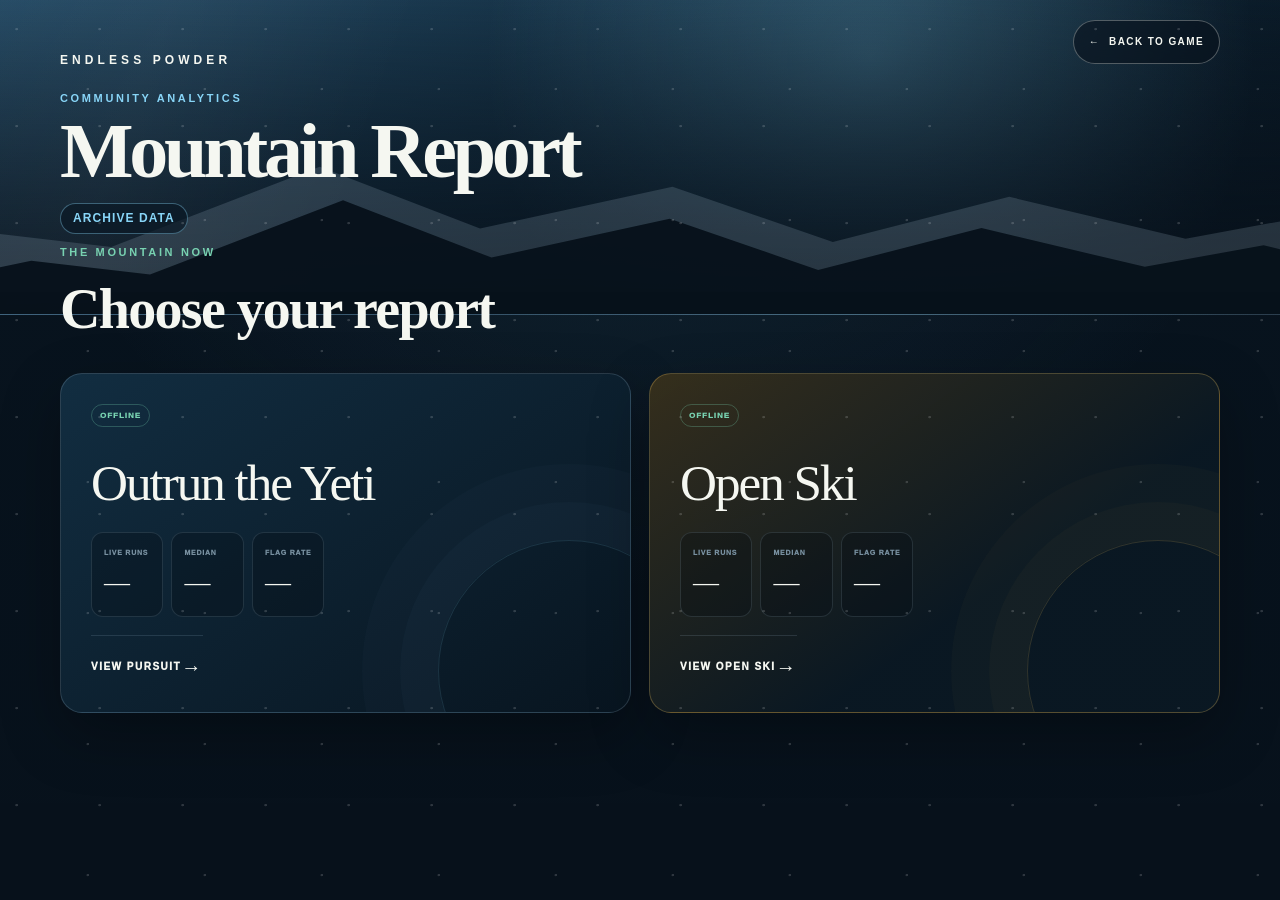
==== commit 7c0f2b97: "Add files via upload" ====
--- a/analytics/index.html
+++ b/analytics/index.html
@@ -19,7 +19,6 @@
       <p class="brand">ENDLESS POWDER</p>
       <p class="eyebrow">COMMUNITY ANALYTICS</p>
       <h1>Mountain Report</h1>
-      <p class="hero-copy">A clean view of how the mountain is being skied.</p>
       <div class="hero-meta"><span class="status-pill" id="dataStatus">LOADING</span></div>
     </div>
   </header>
@@ -28,13 +27,11 @@
     <section class="state-panel" id="loadingState" aria-live="polite">
       <span class="loader" aria-hidden="true"></span>
       <h2>Reading the mountain</h2>
-      <p>Loading the community report.</p>
     </section>
 
     <section class="state-panel" id="emptyState" hidden>
       <p class="state-mark">◇</p>
       <h2>Awaiting recorded runs</h2>
-      <p>The report is ready and will appear when community data is available.</p>
     </section>
 
     <section class="state-panel error" id="errorState" hidden>
@@ -45,7 +42,7 @@
     </section>
 
     <div id="dashboard" hidden>
-      <nav class="report-toolbar" id="reportToolbar" aria-label="Report navigation">
+      <nav class="report-toolbar" id="reportToolbar" aria-label="Report navigation" hidden>
         <button class="toolbar-button" type="button" data-report-home hidden><span aria-hidden="true">⌂</span> REPORT HOME</button>
         <div class="report-location" aria-live="polite">
           <small id="reportKicker">MOUNTAIN REPORT</small>
@@ -60,14 +57,12 @@
             <p class="eyebrow">THE MOUNTAIN NOW</p>
             <h2>Choose your report</h2>
           </div>
-          <p>Start with the essentials. Open a mode for the full story.</p>
         </div>
 
         <div class="mode-card-grid">
           <button class="mode-entry pursuit" type="button" data-open-view="pursuit">
-            <span class="mode-entry-top"><small>PURSUIT</small><em id="homePursuitStatus">CHECKING</em></span>
+            <span class="mode-entry-top"><em id="homePursuitStatus">CHECKING</em></span>
             <strong>Outrun the Yeti</strong>
-            <span class="mode-entry-copy">Survival, flags, and the hunt.</span>
             <span class="mode-entry-stats">
               <span><small>LIVE RUNS</small><b id="homePursuitRuns">—</b></span>
               <span><small>MEDIAN</small><b id="homePursuitMedian">—</b></span>
@@ -77,9 +72,8 @@
           </button>
 
           <button class="mode-entry open-ski" type="button" data-open-view="open-ski">
-            <span class="mode-entry-top"><small>OPEN SKI</small><em id="homeOpenStatus">CHECKING</em></span>
-            <strong>Ski your own line</strong>
-            <span class="mode-entry-copy">Speed, technique, and mountain hot spots.</span>
+            <span class="mode-entry-top"><em id="homeOpenStatus">CHECKING</em></span>
+            <strong>Open Ski</strong>
             <span class="mode-entry-stats">
               <span><small>LIVE RUNS</small><b id="homeOpenRuns">—</b></span>
               <span><small>MEDIAN</small><b id="homeOpenMedian">—</b></span>
@@ -89,44 +83,38 @@
           </button>
         </div>
 
-        <article class="home-note">
-          <span class="home-note-icon" aria-hidden="true">◇</span>
-          <div><strong>Simple first. Detailed when you want it.</strong><p>Each report opens into focused modules. Historical and technical information stays available without crowding the main view.</p></div>
-        </article>
       </section>
 
       <section class="report-screen" data-report-screen="pursuit" hidden>
         <div data-mode-overview="pursuit">
           <div class="section-heading mode-heading">
-            <div><p class="eyebrow">PURSUIT</p><h2>The chase at a glance</h2></div>
-            <p id="pursuitOverviewCopy">Live runs show what the Yeti is doing now.</p>
+            <div><h2>The chase at a glance</h2></div>
           </div>
 
           <div class="snapshot-grid pursuit-snapshot">
             <article class="snapshot-card feature"><small>LIVE RUNS</small><strong id="pursuitSnapshotRuns">—</strong><span id="pursuitSnapshotMonths">—</span></article>
-            <article class="snapshot-card"><small>MEDIAN DESCENT</small><strong><span id="pursuitSnapshotMedian">—</span><em>m</em></strong><span>current live cohort</span></article>
+            <article class="snapshot-card"><small>MEDIAN DESCENT</small><strong><span id="pursuitSnapshotMedian">—</span><em>m</em></strong></article>
             <article class="snapshot-card"><small>FLAG ACCURACY</small><strong><span id="pursuitSnapshotFlags">—</span><em>%</em></strong><span id="pursuitSnapshotFlagCount">—</span></article>
             <article class="snapshot-card danger"><small>YETI ATTACKS</small><strong id="pursuitSnapshotAttacks">—</strong><span id="pursuitSnapshotAttackMix">—</span></article>
           </div>
 
-          <div class="module-heading"><p class="eyebrow">EXPLORE PURSUIT</p><h3>Pick a part of the run</h3></div>
+          <div class="module-heading"><h3>Explore Pursuit</h3></div>
           <div class="module-grid">
-            <button class="module-entry yeti" type="button" data-open-module="pursuit:yeti"><span class="module-icon" aria-hidden="true">▲</span><span><small>THE YETI</small><strong>Pressure & attacks</strong><em>Lunges, charges, boulders, and threat.</em></span><b aria-hidden="true">→</b></button>
-            <button class="module-entry" type="button" data-open-module="pursuit:survival"><span class="module-icon" aria-hidden="true">↘</span><span><small>THE RUN</small><strong>Survival & endings</strong><em>Distance, depth, and what stops players.</em></span><b aria-hidden="true">→</b></button>
-            <button class="module-entry flags" type="button" data-open-module="pursuit:flags"><span class="module-icon" aria-hidden="true">⚑</span><span><small>TECHNIQUE</small><strong>Flags & speed</strong><em>Clean lines, combos, and current accuracy.</em></span><b aria-hidden="true">→</b></button>
-            <button class="module-entry archive" type="button" data-open-module="pursuit:history"><span class="module-icon" aria-hidden="true">◫</span><span><small>DEEP DATA</small><strong>History & performance</strong><em>Cohorts, trends, devices, and FPS.</em></span><b aria-hidden="true">→</b></button>
+            <button class="module-entry yeti" type="button" data-open-module="pursuit:yeti"><span class="module-icon" aria-hidden="true">▲</span><span><small>THE YETI</small><strong>Pressure & attacks</strong></span><b aria-hidden="true">→</b></button>
+            <button class="module-entry" type="button" data-open-module="pursuit:survival"><span class="module-icon" aria-hidden="true">↘</span><span><small>THE RUN</small><strong>Survival & endings</strong></span><b aria-hidden="true">→</b></button>
+            <button class="module-entry flags" type="button" data-open-module="pursuit:flags"><span class="module-icon" aria-hidden="true">⚑</span><span><small>TECHNIQUE</small><strong>Flags & speed</strong></span><b aria-hidden="true">→</b></button>
+            <button class="module-entry archive" type="button" data-open-module="pursuit:history"><span class="module-icon" aria-hidden="true">◫</span><span><small>DEEP DATA</small><strong>History & performance</strong></span><b aria-hidden="true">→</b></button>
           </div>
         </div>
 
         <section class="module-screen" data-module-panel="pursuit:yeti" hidden>
-          <header class="module-screen-heading"><div><p class="eyebrow">PURSUIT · THE YETI</p><h2>Pressure & attacks</h2><p>How the hunt changes shape across current runs.</p></div></header>
+          <header class="module-screen-heading"><div><h2>Pressure & attacks</h2></div></header>
 
           <article class="report-card live-feed-card" id="liveFeedCard">
             <header><div><p class="eyebrow">CURRENT RUNS</p><h3>Yeti activity</h3></div><span class="card-note live-status" id="liveFeedStatus">CONNECTING</span></header>
-            <p class="availability-note live-feed-copy" id="liveFeedCopy">Checking the live Pursuit feed.</p>
             <div class="live-summary-grid">
               <div><small>LIVE PURSUIT RUNS</small><strong id="liveRunCount">—</strong><span id="liveMonths">—</span></div>
-              <div><small>MEDIAN DESCENT</small><strong><span id="liveMedianDistance">—</span><em>m</em></strong><span>live runs only</span></div>
+              <div><small>MEDIAN DESCENT</small><strong><span id="liveMedianDistance">—</span><em>m</em></strong></div>
               <div><small>FLAG ACCURACY</small><strong><span id="liveFlagAccuracy">—</span><em>%</em></strong><span id="liveFlagCount">—</span></div>
               <div><small>AVERAGE FPS</small><strong id="liveAverageFps">—</strong><span id="liveFpsCoverage">—</span></div>
             </div>
@@ -138,7 +126,6 @@
               </div></section>
               <section><p class="eyebrow">ATTACK MIX</p><div class="live-mix" id="liveAttackMix"></div></section>
             </div>
-            <details class="inline-details"><summary>DATA COVERAGE</summary><p id="liveFeedPrivacy">No player identifiers or exact run times are downloaded.</p></details>
           </article>
 
           <article class="report-card yeti-card">
@@ -150,12 +137,11 @@
               <div class="yeti-stat"><small>FOLLOW-UP LUNGES</small><strong id="followUpLunges">—</strong><span id="telegraphCount">— telegraphs</span></div>
             </div>
             <div class="threat-band" id="threatBand" aria-label="Time in each Yeti threat state"></div>
-            <p class="availability-note" id="attackAvailabilityNote"></p>
           </article>
         </section>
 
         <section class="module-screen" data-module-panel="pursuit:survival" hidden>
-          <header class="module-screen-heading"><div><p class="eyebrow">PURSUIT · THE RUN</p><h2>Survival & endings</h2><p>How far the community gets and what ends the descent.</p></div></header>
+          <header class="module-screen-heading"><div><h2>Survival & endings</h2></div></header>
           <div class="report-grid two-one first-grid">
             <article class="report-card survival-card"><header><div><p class="eyebrow">SURVIVAL</p><h3>How deep players go</h3></div><span class="card-note">SHARE OF RUNS</span></header><div class="bar-stack" id="survivalBars"></div></article>
             <article class="report-card distance-card"><header><div><p class="eyebrow">DISTANCE</p><h3>The middle of the mountain</h3></div></header><div class="quartile-mark"><span style="--x:25%"><i>P25</i></span><span class="median" style="--x:50%"><i>MEDIAN</i></span><span style="--x:75%"><i>P75</i></span><span class="peak" style="--x:100%"><i>MAX</i></span></div><div class="stat-pair"><div><small>AVERAGE</small><strong id="averageDistance">—</strong><em>m</em></div><div><small>90TH PERCENTILE</small><strong id="distanceP90">—</strong><em>m</em></div></div></article>
@@ -164,23 +150,23 @@
         </section>
 
         <section class="module-screen" data-module-panel="pursuit:flags" hidden>
-          <header class="module-screen-heading"><div><p class="eyebrow">PURSUIT · TECHNIQUE</p><h2>Flags & speed</h2><p>The clean-line signal that keeps the descent moving.</p></div></header>
+          <header class="module-screen-heading"><div><h2>Flags & speed</h2></div></header>
           <article class="report-card focus-stat-card">
             <div><small>CURRENT FLAG ACCURACY</small><strong><span id="pursuitFlagModuleLiveAccuracy">—</span><em>%</em></strong><p id="pursuitFlagModuleLiveCount">—</p></div>
-            <div><small>CURRENT MEDIAN DESCENT</small><strong><span id="pursuitFlagModuleLiveMedian">—</span><em>m</em></strong><p>Live Pursuit runs</p></div>
+            <div><small>CURRENT MEDIAN DESCENT</small><strong><span id="pursuitFlagModuleLiveMedian">—</span><em>m</em></strong></div>
           </article>
           <article class="report-card flag-card standalone-card"><header><div><p class="eyebrow">MOUNTAIN ARCHIVE</p><h3>Clean lines build speed</h3></div></header><div class="gauge-row"><div class="ring-gauge" id="flagGauge" role="img" aria-label="Flag accuracy"><div><strong id="flagGaugeValue">—</strong><span>%</span></div></div><div class="gauge-copy"><p><strong id="cleanFlags">—</strong> clean</p><p><strong id="attemptedFlags">—</strong> attempted</p><p><strong id="bestCombo">—</strong> best combo</p></div></div></article>
         </section>
 
         <section class="module-screen" data-module-panel="pursuit:history" hidden>
-          <header class="module-screen-heading"><div><p class="eyebrow">PURSUIT · DEEP DATA</p><h2>History & performance</h2><p>Archive statistics, release cohorts, trends, and technical health.</p><span class="coverage-line" id="pursuitBuildCoverage"></span></div></header>
+          <header class="module-screen-heading"><div><h2>History & performance</h2></div></header>
           <div class="metric-grid metric-grid-primary">
             <article class="metric-card feature"><p>RECORDED RUNS</p><strong id="runsRecorded">—</strong><small id="playersRecorded">— anonymous players</small></article>
             <article class="metric-card"><p>MEDIAN DESCENT</p><strong><span id="medianDistance">—</span><em>m</em></strong><small id="p90Distance">— at the 90th percentile</small></article>
             <article class="metric-card"><p>TOTAL POWDER</p><strong><span id="totalDistance">—</span><em>m</em></strong><small id="longestDistance">— longest run</small></article>
             <article class="metric-card gold"><p>FLAG ACCURACY</p><strong><span id="flagAccuracy">—</span><em>%</em></strong><small id="flagCount">— clean passes</small></article>
           </div>
-          <article class="report-card cohort-card" id="cohortCard"><header><div><p class="eyebrow">DATA COHORTS</p><h3>Current release vs. mountain history</h3></div><span class="card-note">SEPARATE COHORTS</span></header><div class="cohort-grid">
+          <article class="report-card cohort-card" id="cohortCard"><header><div><p class="eyebrow">DATA COHORTS</p><h3>Current vs. history</h3></div></header><div class="cohort-grid">
             <section class="cohort-panel current" id="currentCohort"><div class="cohort-panel-heading"><span>CURRENT PRODUCTION</span><strong id="currentCohortStatus">—</strong></div><div class="cohort-run-count"><strong id="currentCohortCount">—</strong><span>recorded runs</span></div><p id="currentCohortVersion">v12c.1 · engine v2.8</p><small id="currentCohortWindow">—</small></section>
             <section class="cohort-panel historical" id="historicalCohort"><div class="cohort-panel-heading"><span>HISTORICAL</span><strong id="historicalCohortStatus">—</strong></div><div class="cohort-run-count"><strong id="historicalCohortCount">—</strong><span>recorded runs</span></div><p id="historicalCohortVersion">—</p><small id="historicalCohortWindow">—</small></section>
           </div><div class="cohort-comparison" role="table" aria-label="Current and historical comparison">
@@ -189,71 +175,63 @@
             <div class="cohort-comparison-row" role="row"><span role="rowheader">Flag accuracy</span><strong id="currentCohortFlags">—</strong><strong id="historicalCohortFlags">—</strong></div>
             <div class="cohort-comparison-row" role="row"><span role="rowheader">Lunge dodge rate</span><strong id="currentCohortLunges">—</strong><strong id="historicalCohortLunges">—</strong></div>
             <div class="cohort-comparison-row" role="row"><span role="rowheader">Average FPS</span><strong id="currentCohortFps">—</strong><strong id="historicalCohortFps">—</strong></div>
-          </div><p class="availability-note" id="cohortAvailabilityNote"></p></article>
+          </div></article>
           <article class="report-card trend-card"><header><div><p class="eyebrow">OVER TIME</p><h3>Median descent by month</h3></div><span class="card-note">PRIVACY THRESHOLD</span></header><canvas id="trendChart" width="960" height="300" role="img" aria-label="Median descent by month"></canvas><div class="trend-legend" id="trendLegend"></div><p class="empty-chart" id="trendEmpty" hidden>Not enough months meet the privacy threshold yet.</p></article>
-          <div class="report-grid equal"><article class="report-card performance-card"><header><div><p class="eyebrow">PERFORMANCE</p><h3>How the mountain runs</h3></div></header><div class="stat-pair triple"><div><small>AVERAGE FPS</small><strong id="averageFps">—</strong></div><div><small>MEDIAN LOW</small><strong id="minimumFps">—</strong></div><div><small>RUNS BELOW 30</small><strong id="lowFpsRate">—</strong><em>%</em></div></div></article><article class="report-card device-card"><header><div><p class="eyebrow">PLAY STYLE</p><h3>Broad device mix</h3></div></header><div class="mini-bars" id="deviceBreakdown"></div><p class="availability-note">Small groups are combined into “other.”</p></article></div>
+          <div class="report-grid equal"><article class="report-card performance-card"><header><div><p class="eyebrow">PERFORMANCE</p><h3>How the mountain runs</h3></div></header><div class="stat-pair triple"><div><small>AVERAGE FPS</small><strong id="averageFps">—</strong></div><div><small>MEDIAN LOW</small><strong id="minimumFps">—</strong></div><div><small>RUNS BELOW 30</small><strong id="lowFpsRate">—</strong><em>%</em></div></div></article><article class="report-card device-card"><header><div><p class="eyebrow">PLAY STYLE</p><h3>Broad device mix</h3></div></header><div class="mini-bars" id="deviceBreakdown"></div></article></div>
         </section>
       </section>
 
       <section class="report-screen" data-report-screen="open-ski" hidden>
         <div data-mode-overview="open-ski">
-          <div class="section-heading mode-heading"><div><p class="eyebrow open-eyebrow">OPEN SKI</p><h2>No Yeti. Same mountain.</h2></div><p>Automatic run analytics, separate from voluntary leaderboard submissions.</p></div>
-          <article class="report-card open-live-card" id="openLiveCard"><header><div><p class="eyebrow">CURRENT RUNS</p><h3>Open Ski snapshot</h3></div><span class="card-note live-status" id="openLiveStatus">CONNECTING</span></header><p class="availability-note" id="openLiveCopy">Checking the automatic Open Ski feed.</p><div class="open-live-summary">
+          <div class="section-heading mode-heading"><div><h2>No Yeti. Same mountain.</h2></div></div>
+          <article class="report-card open-live-card" id="openLiveCard"><header><div><p class="eyebrow">CURRENT RUNS</p><h3>Open Ski snapshot</h3></div><span class="card-note live-status" id="openLiveStatus">CONNECTING</span></header><div class="open-live-summary">
             <div class="feature"><small>RECORDED RUNS</small><strong id="openRecordedRuns">—</strong><span id="openLiveMonths">—</span></div>
             <div><small>MEDIAN DESCENT</small><strong><span id="openRecordedMedian">—</span><em>m</em></strong><span id="openRecordedLongest">—</span></div>
             <div><small>FLAG ACCURACY</small><strong><span id="openRecordedFlags">—</span><em>%</em></strong><span id="openRecordedFlagCount">—</span></div>
             <div><small>AVERAGE SPEED</small><strong><span id="openAverageSpeed">—</span><em>m/s</em></strong><span id="openPeakSpeed">—</span></div>
           </div></article>
 
-          <div class="module-heading"><p class="eyebrow open-eyebrow">EXPLORE OPEN SKI</p><h3>Pick a part of the run</h3></div>
+          <div class="module-heading"><h3>Explore Open Ski</h3></div>
           <div class="module-grid">
-            <button class="module-entry course" type="button" data-open-module="open-ski:course"><span class="module-icon" aria-hidden="true">⌁</span><span><small>THE MOUNTAIN</small><strong>Hot spots</strong><em>Run endings, collisions, and course zones.</em></span><b aria-hidden="true">→</b></button>
-            <button class="module-entry flags" type="button" data-open-module="open-ski:flags"><span class="module-icon" aria-hidden="true">⚑</span><span><small>TECHNIQUE</small><strong>Flags by depth</strong><em>Where clean lines hold up.</em></span><b aria-hidden="true">→</b></button>
-            <button class="module-entry" type="button" data-open-module="open-ski:technique"><span class="module-icon" aria-hidden="true">↔</span><span><small>SKIING STYLE</small><strong>Movement & performance</strong><em>Steering, collisions, speed, and FPS.</em></span><b aria-hidden="true">→</b></button>
-            <button class="module-entry leaderboard" type="button" data-open-module="open-ski:leaderboard"><span class="module-icon" aria-hidden="true">★</span><span><small>COMPETITION</small><strong>Leaderboard</strong><em>Voluntary submissions and top scores.</em></span><b aria-hidden="true">→</b></button>
-          </div>
-          <article class="telemetry-boundary compact-boundary"><div class="boundary-icon" aria-hidden="true">○</div><div><strong>Open Ski stays separate.</strong><p>No Yeti data or exact player locations enter this report.</p></div></article>
+            <button class="module-entry course" type="button" data-open-module="open-ski:course"><span class="module-icon" aria-hidden="true">⌁</span><span><small>THE MOUNTAIN</small><strong>Hot spots</strong></span><b aria-hidden="true">→</b></button>
+            <button class="module-entry flags" type="button" data-open-module="open-ski:flags"><span class="module-icon" aria-hidden="true">⚑</span><span><small>TECHNIQUE</small><strong>Flags by depth</strong></span><b aria-hidden="true">→</b></button>
+            <button class="module-entry" type="button" data-open-module="open-ski:technique"><span class="module-icon" aria-hidden="true">↔</span><span><small>SKIING STYLE</small><strong>Movement & performance</strong></span><b aria-hidden="true">→</b></button>
+            <button class="module-entry leaderboard" type="button" data-open-module="open-ski:leaderboard"><span class="module-icon" aria-hidden="true">★</span><span><small>COMPETITION</small><strong>Leaderboard</strong></span><b aria-hidden="true">→</b></button>
+          </div>
         </div>
 
         <section class="module-screen" data-module-panel="open-ski:course" hidden>
-          <header class="module-screen-heading"><div><p class="eyebrow open-eyebrow">OPEN SKI · THE MOUNTAIN</p><h2>Hot spots</h2><p>Coarse zones show where the mountain applies pressure without exposing exact lines.</p></div></header>
+          <header class="module-screen-heading"><div><h2>Hot spots</h2></div></header>
           <article class="report-card heatmap-card"><header><div><p class="eyebrow">MOUNTAIN MAP</p><h3>Where runs end and collisions happen</h3></div><span class="card-note">COARSE ZONES</span></header><div class="heatmap-pair">
             <section><div class="heatmap-title"><strong>RUN ENDINGS</strong><span id="openDeathHeatTotal">— recorded</span></div><div class="mountain-heatmap" id="openDeathHeatmap" role="img" aria-label="Open Ski run-ending heat map"></div></section>
             <section><div class="heatmap-title"><strong>COLLISIONS</strong><span id="openCollisionHeatTotal">— recorded</span></div><div class="mountain-heatmap" id="openCollisionHeatmap" role="img" aria-label="Open Ski collision heat map"></div></section>
-          </div><div class="heatmap-key"><span>QUIET</span><i></i><i></i><i></i><i></i><i></i><span>BUSY</span></div><p class="availability-note">Rows are distance bands; columns run from far left to far right.</p></article>
+          </div><div class="heatmap-key"><span>QUIET</span><i></i><i></i><i></i><i></i><i></i><span>BUSY</span></div></article>
           <article class="report-card death-card standalone-card"><header><div><p class="eyebrow">ENVIRONMENT</p><h3>How Open Ski runs end</h3></div></header><div class="death-layout"><div class="death-donut" id="openDeathDonut" role="img" aria-label="Open Ski death cause distribution"><span></span></div><div class="death-legend" id="openDeathLegend"></div></div></article>
         </section>
 
         <section class="module-screen" data-module-panel="open-ski:flags" hidden>
-          <header class="module-screen-heading"><div><p class="eyebrow open-eyebrow">OPEN SKI · TECHNIQUE</p><h2>Flags by depth</h2><p>Where the community holds a clean line as the run gets deeper.</p></div></header>
-          <article class="report-card open-depth-card"><header><div><p class="eyebrow">CLEAN LINES</p><h3>Accuracy down the mountain</h3></div><span class="card-note">CLEAN / ATTEMPTED</span></header><div class="bar-stack" id="openFlagDepthBars"></div><p class="availability-note">Accuracy appears only where at least one flag was attempted.</p></article>
+          <header class="module-screen-heading"><div><h2>Flags by depth</h2></div></header>
+          <article class="report-card open-depth-card"><header><div><p class="eyebrow">CLEAN LINES</p><h3>Accuracy down the mountain</h3></div><span class="card-note">CLEAN / ATTEMPTED</span></header><div class="bar-stack" id="openFlagDepthBars"></div></article>
         </section>
 
         <section class="module-screen" data-module-panel="open-ski:technique" hidden>
-          <header class="module-screen-heading"><div><p class="eyebrow open-eyebrow">OPEN SKI · SKIING STYLE</p><h2>Movement & performance</h2><p>How players steer and how smoothly the mountain runs.</p></div></header>
+          <header class="module-screen-heading"><div><h2>Movement & performance</h2></div></header>
           <div class="report-grid equal first-grid"><article class="report-card open-technique-card"><header><div><p class="eyebrow">MOVEMENT</p><h3>Without pursuit pressure</h3></div></header><div class="stat-pair triple"><div><small>COLLISIONS / RUN</small><strong id="openCollisionsPerRun">—</strong></div><div><small>REVERSALS / RUN</small><strong id="openReversalsPerRun">—</strong></div><div><small>AVERAGE STEER</small><strong id="openAverageSteer">—</strong></div></div></article><article class="report-card performance-card"><header><div><p class="eyebrow">PERFORMANCE</p><h3>How Open Ski runs</h3></div></header><div class="stat-pair triple"><div><small>AVERAGE FPS</small><strong id="openAverageFps">—</strong></div><div><small>MEDIAN LOW</small><strong id="openMinimumFps">—</strong></div><div><small>LOW-FPS FRAMES</small><strong id="openLowFpsFrames">—</strong></div></div></article></div>
         </section>
 
         <section class="module-screen" data-module-panel="open-ski:leaderboard" hidden>
-          <header class="module-screen-heading"><div><p class="eyebrow open-eyebrow">OPEN SKI · COMPETITION</p><h2>Leaderboard</h2><p>A separate view of the runs players chose to submit.</p></div></header>
+          <header class="module-screen-heading"><div><h2>Leaderboard</h2></div></header>
           <article class="report-card open-leaderboard-card"><header><div><p class="eyebrow">VOLUNTARY SUBMISSIONS</p><h3>Open Ski board</h3></div><span class="card-note" id="openLeaderboardStatus">CHECKING</span></header><div class="open-leaderboard-summary">
             <div><small>SUBMISSIONS</small><strong id="openSubmittedRuns">—</strong><span id="openSubmitters">—</span></div>
             <div><small>LONGEST DESCENT</small><strong><span id="openLongest">—</span><em>m</em></strong><span id="openMedian">—</span></div>
             <div><small>TOP SCORE</small><strong id="openTopScore">—</strong><span id="openFlagAccuracy">—</span></div>
-          </div><p class="availability-note">This self-selected board is not used to estimate total Open Ski activity.</p></article>
+          </div></article>
         </section>
       </section>
 
-      <section class="methodology">
-        <details>
-          <summary>ABOUT THIS DATA</summary>
-          <div><p id="coverageCopy"></p><p class="source-window" id="sourceWindow">—</p><ul id="privacyNotes"></ul><p>The public dashboard receives privacy-filtered aggregates only.</p></div>
-        </details>
-      </section>
     </div>
   </main>
 
-  <footer><span>ENDLESS POWDER</span><span>THE MOUNTAIN REMEMBERS</span></footer>
   <script src="./live-data.js" defer></script>
   <script src="./app.js" defer></script>
 </body>
--- a/analytics/styles.css
+++ b/analytics/styles.css
@@ -124,3 +124,31 @@
   .compact-hero h1{font-size:46px}.mode-entry-stats{gap:5px}.mode-entry-stats small{font-size:6px}.mode-entry-stats b{font-size:19px}.snapshot-card{min-height:134px}.snapshot-card strong{font-size:31px}.module-entry{grid-template-columns:auto 1fr auto;gap:12px}.module-entry em{display:none}.home-note-icon{display:none}
 }
 @media(prefers-reduced-motion:reduce){.report-screen{animation:none}.mode-entry:hover{transform:none}}
+
+/* Phase A5.3.1: concise copy pass */
+.compact-hero{min-height:285px}
+.compact-hero .hero-inner{padding:52px 0 80px}
+.compact-hero .ridge{height:155px}
+.compact-hero h1{margin-bottom:0}
+.compact-hero .hero-meta{margin-top:16px}
+.home-heading{margin-bottom:22px}
+.mode-entry{min-height:320px}
+.mode-entry-top{justify-content:flex-end}
+.mode-entry>strong{margin:30px 0 24px}
+.module-heading{margin:34px 0 14px}
+.module-entry{min-height:96px}
+.module-entry strong{margin-bottom:0}
+.module-screen-heading{margin-bottom:18px}
+.module-screen-heading h2{margin-bottom:0}
+footer{justify-content:center}
+
+@media(max-width:900px){
+  .mode-entry{min-height:290px}
+}
+@media(max-width:620px){
+  .compact-hero{min-height:260px}
+  .compact-hero .hero-inner{padding:48px 0 70px}
+  .compact-hero .ridge{height:130px}
+  .mode-entry{min-height:275px}
+  .module-entry{min-height:90px}
+}
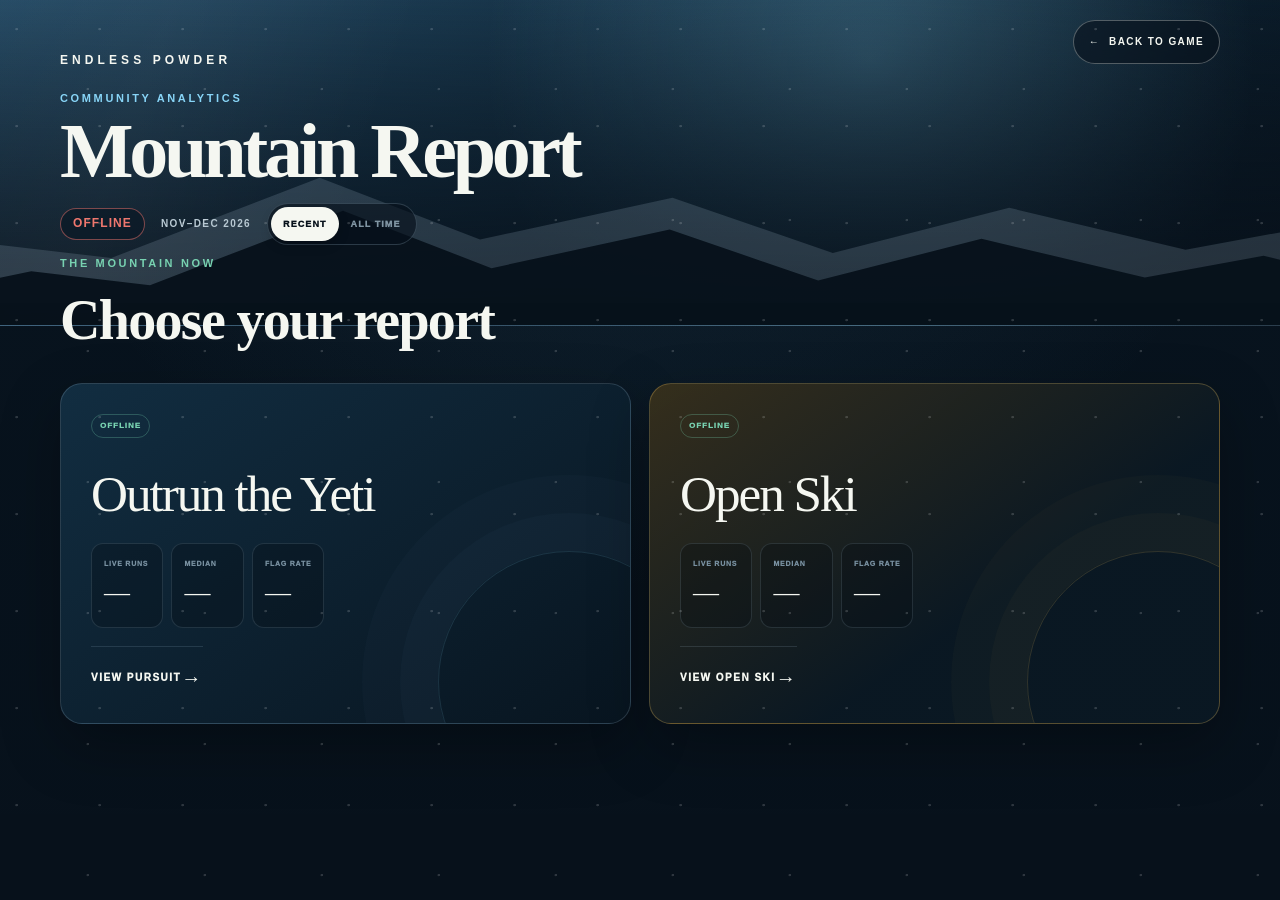
==== commit 0aa74a80: "Add files via upload" ====
--- a/analytics/index.html
+++ b/analytics/index.html
@@ -19,7 +19,14 @@
       <p class="brand">ENDLESS POWDER</p>
       <p class="eyebrow">COMMUNITY ANALYTICS</p>
       <h1>Mountain Report</h1>
-      <div class="hero-meta"><span class="status-pill" id="dataStatus">LOADING</span></div>
+      <div class="hero-meta">
+        <span class="status-pill" id="dataStatus">LOADING</span>
+        <span class="period-label" id="dataWindow">RECENT</span>
+        <div class="time-scope" role="group" aria-label="Analytics time period">
+          <button class="active" type="button" data-time-scope="recent" aria-pressed="true">RECENT</button>
+          <button type="button" data-time-scope="all" aria-pressed="false">ALL TIME</button>
+        </div>
+      </div>
     </div>
   </header>
 
--- a/analytics/styles.css
+++ b/analytics/styles.css
@@ -45,8 +45,15 @@
 h1{max-width:750px;margin-bottom:12px;font-family:Georgia,"Times New Roman",serif;font-size:clamp(54px,10vw,104px);font-weight:600;letter-spacing:-.055em;line-height:.92;text-wrap:balance}
 .hero-copy{max-width:600px;color:#d3e1e9;font-size:clamp(16px,2vw,20px)}
 .hero-meta{display:flex;align-items:center;gap:16px;flex-wrap:wrap;color:#b9c9d3;font-size:12px;font-weight:750;letter-spacing:.09em;text-transform:uppercase}
+.period-label{color:#b9c9d3;font-size:10px;font-weight:900;letter-spacing:.14em}
+.time-scope{display:inline-flex;padding:3px;border:1px solid rgba(190,223,244,.2);border-radius:99px;background:rgba(7,17,27,.64)}
+.time-scope button{min-height:34px;padding:0 12px;border:0;border-radius:99px;background:transparent;color:#8095a3;font-size:9px;font-weight:950;letter-spacing:.12em;cursor:pointer}
+.time-scope button.active{background:var(--snow);color:var(--ink);box-shadow:0 4px 12px rgba(0,0,0,.2)}
+.time-scope button:focus-visible{outline:3px solid var(--blue);outline-offset:3px}
 .status-pill{display:inline-flex;align-items:center;min-height:30px;padding:6px 12px;border:1px solid rgba(136,213,247,.38);border-radius:99px;background:rgba(10,25,37,.7);color:var(--blue)}
 .status-pill.demo{border-color:rgba(244,199,93,.5);color:var(--gold)}
+.status-pill.partial{border-color:rgba(244,199,93,.5);color:var(--gold)}
+.status-pill.offline{border-color:rgba(239,119,110,.5);color:var(--red)}
 main{position:relative;z-index:3;width:min(1160px,calc(100% - 40px));margin:-70px auto 0;padding-bottom:90px}
 .state-panel{max-width:720px;margin:70px auto;padding:52px 30px;text-align:center;border:1px solid var(--line);border-radius:var(--radius);background:rgba(12,26,40,.94);box-shadow:var(--shadow)}
 .state-panel h2{font-family:Georgia,serif;font-size:32px;margin-bottom:10px}
@@ -70,6 +77,7 @@
 .live-feed-card{margin-bottom:20px;border-color:rgba(120,210,177,.28);background:linear-gradient(145deg,rgba(16,48,56,.97),rgba(9,24,36,.99))}.live-status{padding:5px 9px;border:1px solid rgba(244,199,93,.35);border-radius:99px;color:var(--gold)}.live-status.ready{border-color:rgba(120,210,177,.38);color:var(--green)}.live-status.offline{border-color:rgba(239,119,110,.35);color:var(--red)}.live-feed-copy{margin:-12px 0 22px}.live-summary-grid{display:grid;grid-template-columns:repeat(4,1fr);gap:10px}.live-summary-grid>div,.live-attack-stats>div{display:flex;min-width:0;flex-direction:column;padding:17px;border:1px solid var(--line);border-radius:13px;background:rgba(4,12,19,.25)}.live-summary-grid small,.live-attack-stats small{color:var(--muted);font-size:8px;font-weight:900;letter-spacing:.13em}.live-summary-grid strong,.live-attack-stats strong{margin:5px 0 2px;font-family:Georgia,serif;font-size:35px;font-weight:500;line-height:1}.live-summary-grid strong em{margin-left:3px;color:var(--muted);font:700 11px Inter,sans-serif}.live-summary-grid span,.live-attack-stats span{overflow-wrap:anywhere;color:#8fa4b1;font-size:10px}.live-yeti-grid{display:grid;grid-template-columns:1.15fr .85fr;gap:18px;margin-top:22px;padding-top:20px;border-top:1px solid var(--line)}.live-attack-stats{display:grid;grid-template-columns:repeat(3,1fr);gap:9px}.live-attack-stats strong{color:var(--snow)}.live-mix{display:grid;gap:8px}.live-mix-row{display:grid;grid-template-columns:88px 1fr auto;align-items:center;gap:10px}.live-mix-row label{color:var(--muted);font-size:9px;font-weight:900;letter-spacing:.1em}.live-mix-row .bar-track{height:7px}.live-mix-row strong{font-size:11px}.live-mix-empty{margin:0;color:#718796;font-size:12px}
 .report-grid{display:grid;gap:20px;margin-top:20px}.report-grid.two-one{grid-template-columns:1.35fr .65fr}.report-grid.equal{grid-template-columns:1fr 1fr}
 .report-card{padding:28px}.report-card>header{display:flex;justify-content:space-between;align-items:start;gap:16px;margin-bottom:28px}.report-card h3{margin:0;font-family:Georgia,serif;font-size:28px;font-weight:500;letter-spacing:-.025em}.card-note{color:#8399a8;font-size:9px;font-weight:900;letter-spacing:.16em;text-align:right}
+.card-note.offline{color:var(--red)}
 .bar-stack{display:grid;gap:15px}.bar-row{display:grid;grid-template-columns:60px 1fr 72px;align-items:center;gap:12px}.bar-row label{font-weight:850}.bar-track{height:9px;overflow:hidden;border-radius:99px;background:rgba(255,255,255,.075)}.bar-fill{height:100%;width:var(--width);border-radius:inherit;background:linear-gradient(90deg,var(--blue-deep),var(--blue));transform-origin:left;animation:grow .7s cubic-bezier(.2,.7,.2,1)}@keyframes grow{from{transform:scaleX(0)}}.bar-value{text-align:right;color:#d8e6ee;font-size:13px}.bar-value strong{font-size:17px}
 .distance-card{position:relative;overflow:hidden}.distance-card::after{content:"";position:absolute;right:-80px;bottom:-100px;width:270px;height:270px;border:1px solid rgba(136,213,247,.12);border-radius:50%;box-shadow:0 0 0 30px rgba(136,213,247,.025),0 0 0 60px rgba(136,213,247,.018)}
 .quartile-mark{position:relative;height:70px;margin:36px 0 28px;border-top:2px solid rgba(136,213,247,.25)}.quartile-mark span{position:absolute;left:var(--x);top:-8px;width:2px;height:35px;background:#5a8198}.quartile-mark span::before{content:"";position:absolute;left:-4px;top:0;width:10px;height:10px;border-radius:50%;background:#6e9bb3}.quartile-mark span i{position:absolute;top:42px;left:50%;transform:translateX(-50%);color:#6f8797;font-size:9px;font-style:normal;font-weight:900;letter-spacing:.1em}.quartile-mark .median{height:48px;background:var(--blue)}.quartile-mark .median::before{background:var(--blue)}.quartile-mark .median i{color:var(--blue)}.quartile-mark .peak{left:calc(100% - 6px)}
